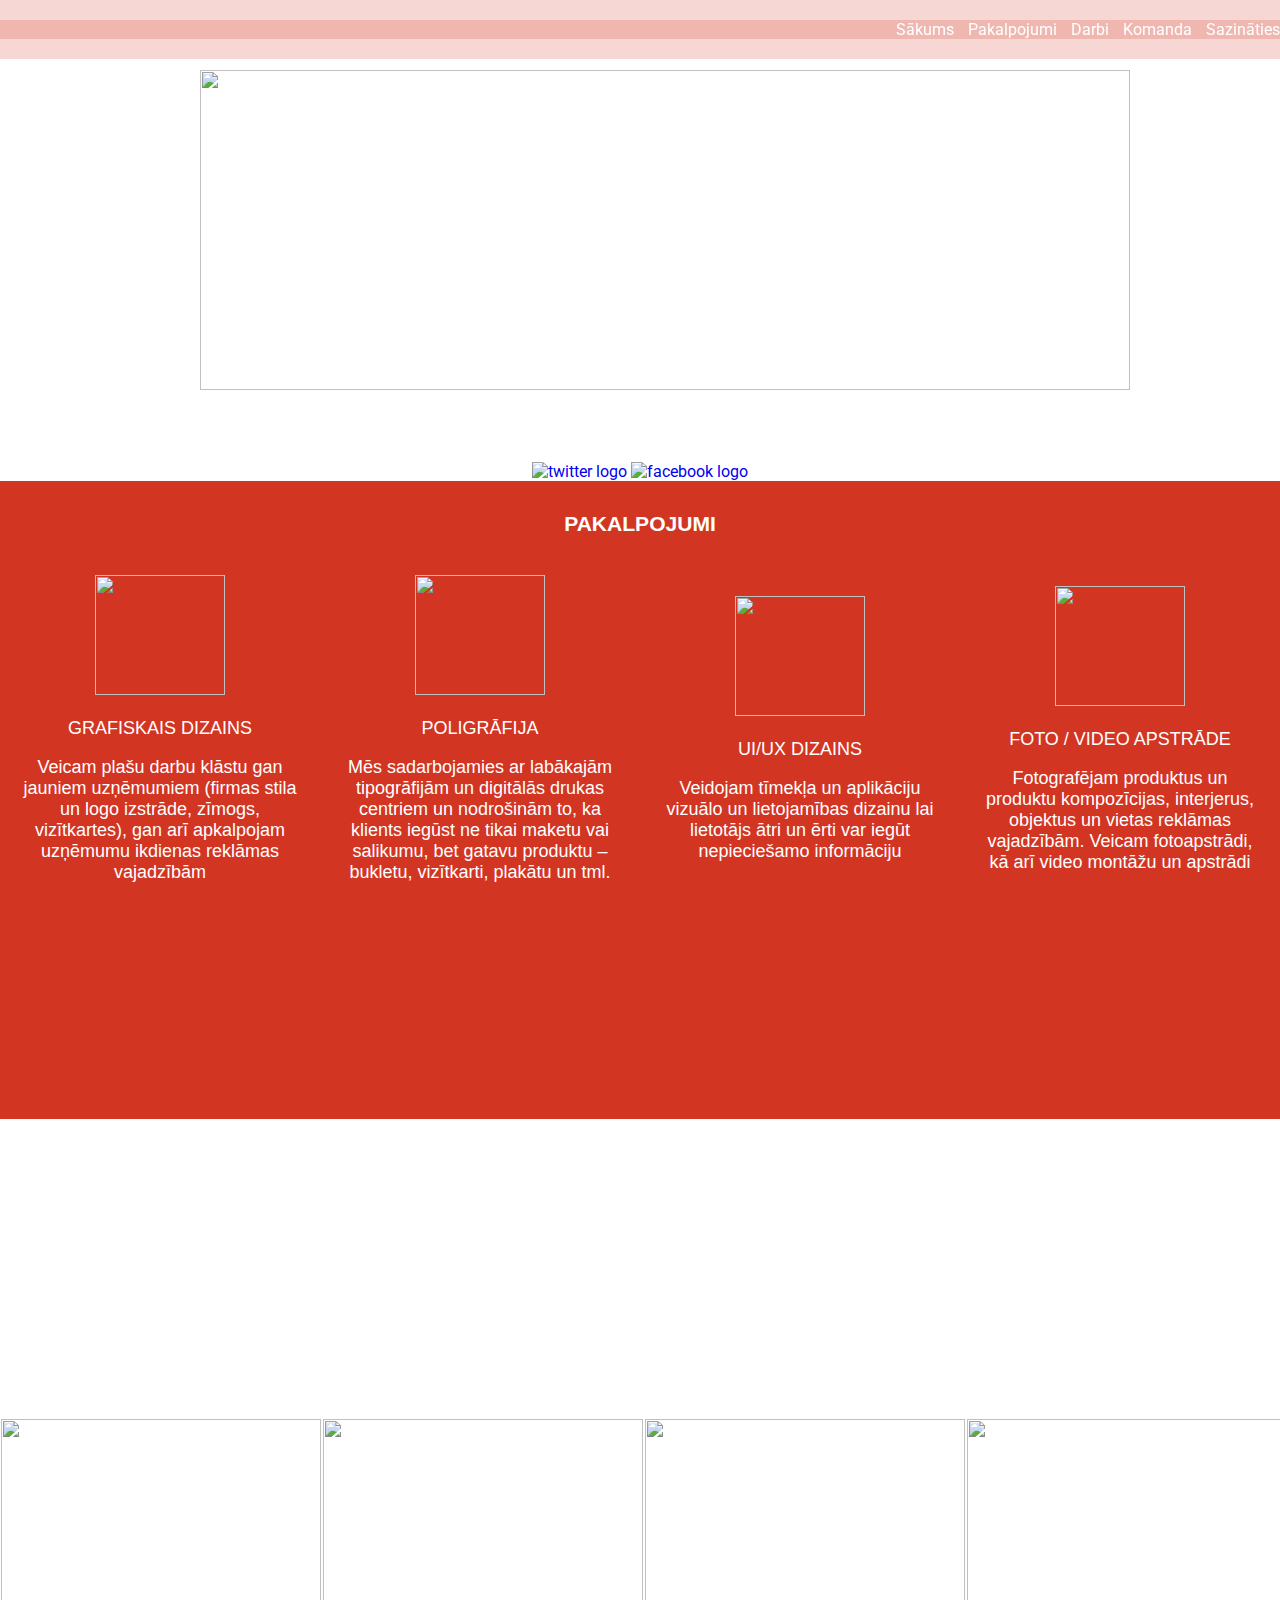
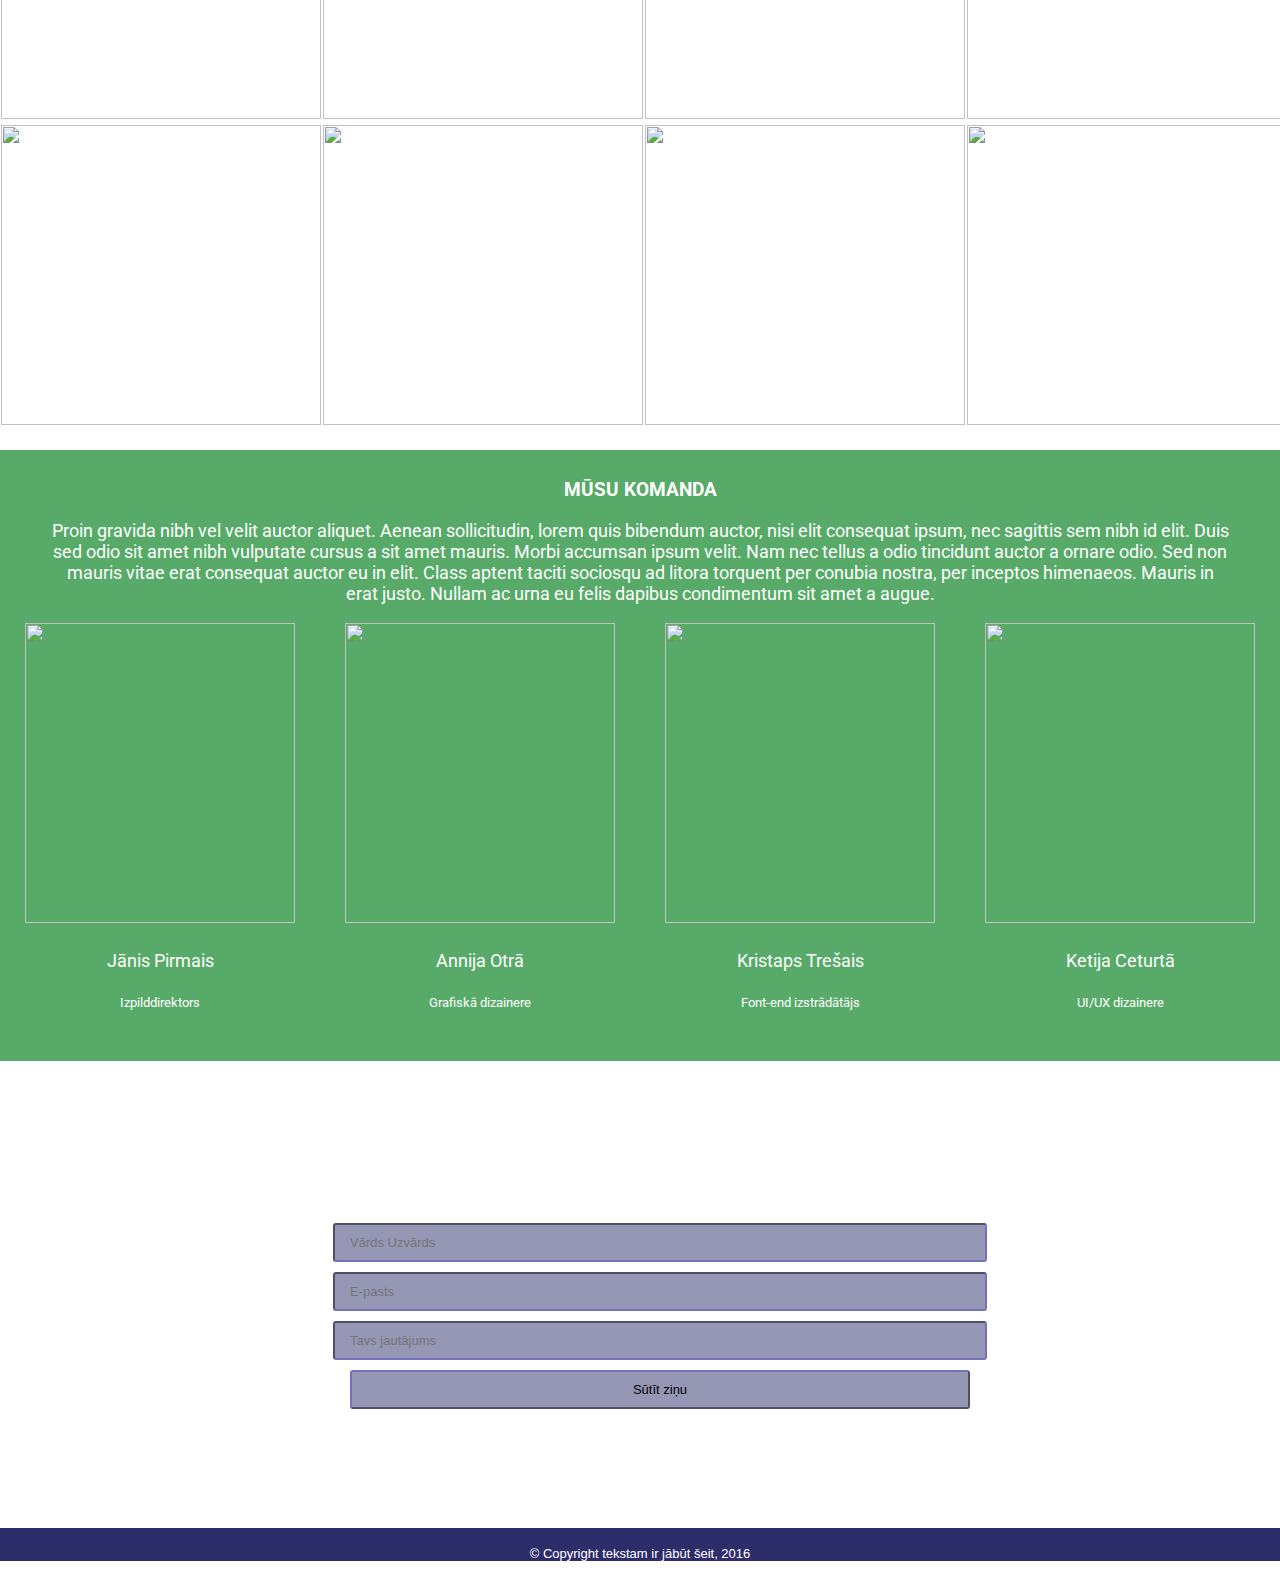
==== index.html @ 695ef399 "next" ====
<!DOCTYPE html>
<html>
    <head>
        <meta charset="utf-8">
        <title>MOOD</title>
        <link rel="stylesheet" href="normalize.css">
        <link href="https://fonts.googleapis.com/css?family=Roboto" rel="stylesheet">
        <link rel="stylesheet" href="C:\Users\GG\Desktop\font-awesome-4.6.3\css">
        <link rel="stylesheet" href="main.css">
    </head>

  <header>

    <nav>
      <a href="" > Sākums </a>
      <a href=""> Pakalpojumi </a>
      <a href=""> Darbi </a>
      <a href=""> Komanda </a>
      <a href=""> Sazināties </a>
    </nav>
  </header>

  <body>
  <div class="hero">

      <img src="images/main-logo.svg" width="930" height="320">
      <p>Mēs ticam, ka esam paveikuši savu darbu labi, ja klients iegūst efektīvu un viegli lietojamu instrumentu – vai tas būtu mājas lapas prototips, makets, logotips – kas palīdz sasniegt nepieciešamo rezultātu – pārdot preci, izglītot, izklaidēt vai informēt</p>
      <a href="http://twitter.com">
      <img src="images/twitter.png" alt="twitter logo"> </a>
      <a href="http:/facebook.com">
      <img src="images/facebook.png" alt="facebook logo"> </a>
      <span class="fa fa-facebook fa-2x"> </span>

  </div>

<div class="services">
  <h3>PAKALPOJUMI </h3>
    <table style="width:100%">
      <tr>
        <th class="allservices">
          <img src="images/brush.svg" width="130" height="120">
          <p>GRAFISKAIS DIZAINS </p>
          <p>Veicam plašu darbu klāstu gan jauniem uzņēmumiem (firmas stila un logo izstrāde, zīmogs, vizītkartes), gan arī apkalpojam uzņēmumu ikdienas reklāmas vajadzībām </p>
        </th>
        <th class="allservices">
          <img src="images/eye.svg" width="130" height="120">
          <p>POLIGRĀFIJA</p>
          <p>Mēs sadarbojamies ar labākajām tipogrāfijām un digitālās drukas centriem un nodrošinām to, ka klients iegūst ne tikai maketu vai salikumu, bet gatavu produktu – bukletu, vizītkarti, plakātu un tml.</p>
        </th>
        <th class="allservices">
          <img src="images/UiUx.svg" width="130" height="120">
          <p>UI/UX DIZAINS </p>
          <p>Veidojam tīmekļa un aplikāciju vizuālo un lietojamības dizainu lai lietotājs ātri un ērti var iegūt nepieciešamo informāciju</p>
        </th>
        <th class="allservices">
          <img src="images/camera.svg" width="130" height="120">
          <p>FOTO / VIDEO APSTRĀDE</p>
          <P> Fotografējam produktus un produktu kompozīcijas, interjerus, objektus un vietas reklāmas vajadzībām. Veicam fotoapstrādi, kā arī video montāžu un apstrādi</p>
        </th>
      </tr>
    </table>
  </div>



  <div class="our-work">
        <h3>MŪSU DARBI</h3>
        <p>Proin gravida nibh vel velit auctor aliquet. Aenean sollicitudin, lorem quis bibendum auctor, nisi elit consequat ipsum, nec sagittis sem nibh id elit. Duis sed odio sit amet nibh vulputate cursus a sit amet mauris. Morbi accumsan ipsum velit. Nam nec tellus a odio tincidunt auctor a ornare odio.</p>
        <div>
           <a href="" style="padding-right:50px"> VISS </a>
           <a href=""style="padding-right:50px"> IDENTITĀTE </a>
            <a href="" style="padding-right:50px"> WEB DIZAINS </a>
            <a href="" style="padding-right:50px"> APLIKĀCIJU DIZAINS </a>
            <a href=""> FOTOGRAFIJA </a>
        </div>
  <table style="width: 100%">
    <tr cellspacing="0" class="workpictures">
      <th> <img src="images/photo-02.jpg" width="320" height="300"></th>
      <th> <img src="images/photo-03.jpg" width="320" height="300"></th>
      <th> <img src="images/photo-04.jpg" width="320" height="300"></th>
      <th> <img src="images/photo-05.jpg" width="320" height="300"></th>
    </tr>
      <tr cellspacing="0" class="workpictures">
      <th> <img src="images/photo-06.jpg" width="320" height="300"></th>
      <th> <img src="images/photo-01.jpg" width="320" height="300"></th>
      <th> <img src="images/photo-07.jpg" width="320" height="300"></th>
      <th> <img src="images/photo-08.jpg" width="320" height="300"></th>
    </tr>
  </table>
  </div>

<div class="ourteam">
  <h3> MŪSU KOMANDA </h3>
  <p> Proin gravida nibh vel velit auctor aliquet. Aenean sollicitudin, lorem quis bibendum auctor, nisi elit consequat ipsum, nec sagittis sem nibh id elit. Duis sed odio sit amet nibh vulputate cursus a sit amet mauris. Morbi accumsan ipsum velit. Nam nec tellus a odio tincidunt auctor a ornare odio. Sed non  mauris vitae erat consequat auctor eu in elit. Class aptent taciti sociosqu ad litora torquent per conubia nostra, per inceptos himenaeos. Mauris in erat justo. Nullam ac urna eu felis dapibus condimentum sit amet a augue.</p>
    <table style="width:100%">
    <tr class="people">
      <th>
      <img src="images/01.jpg" width="270" height="300">
      <h4>Jānis Pirmais</h4>
      <h5>Izpilddirektors</h4>
      </th>

    <th class="people">
      <img src="images/02.jpg" width="270" height="300">
      <h4>Annija Otrā</h4>
      <h5>Grafiskā dizainere</h4>
    </th>
    <th class="people">
      <img src="images/03.jpg" width="270" height="300">
      <h4>Kristaps Trešais</h4>
      <h5>Font-end izstrādātājs</h4>
    </th>
    <th class="people">
      <img src="images/04.jpg" width="270" height="300">
      <h4>Ketija Ceturtā</h4>
      <h5>UI/UX dizainere</h5>
    </th>
  </tr>
</table>
</div>

<div class="contact">
<h3> SAZINĀTIES </h3>
<form>
				<ul>
					<li>
					  <input type="text" placeholder="Vārds Uzvārds">
					</li>
					<li>
					  <input type="text" placeholder="E-pasts">
					</li>
					<li>
            <input type="text" placeholder="Tavs jautājums">
          </li>
          <li>
					  <input type="submit" value="Sūtīt ziņu" class="button">
					</li>
				</ul>
</form>
<p>Rīga, Visskaistākā iela 1 // mob: (+371) 26 27 96 07 // hello@moodcreations.eu</p>
</div>
<footer>
  <p>&copy; Copyright tekstam ir jābūt šeit, 2016</p>
</footer>
    </body>
    </html>
---- main.css ----
body {
margin:0;
  font-family: "Roboto",sans-serif;
}
header {
  background-image: url("images/background_red.jpg");
  background-size: cover;
  background-color: rgba(211, 53, 35, 0.2);
  position: fixed;
  z-index: 100;
  top: 0;
  left: 0;
  right: 0;
  padding-top: 20px;
  padding-bottom: 20px;
  text-decoration: none;
  color: #fff;
}
header nav{
  background-color: rgba(211, 53, 35, 0.2);
  font-size: "14";
  font-family: "Roboto",sans-serif;
  text-align: right;
  word-spacing: 10px;
  text-decoration: none;
  color: #fff;
}
header a {
  text-decoration: none;
  color: #fff;
  font-family: 'Roboto', sans-serif;
}
.header a:hover {
    color: #770528;
}
.hero {
  background-image: url("images/background_red.jpg");
  background-size: cover;
  text-align: center;
  color: #fff;
  padding-top: 70px;
  padding-left: 200px;
  padding-right: 200px;
}
.hero a {
  padding: 0;
  border: 0;
  background-color: transparent;
  text-decoration: none;
}
.hero p {
  text-align: center;
  color: #fff;
  font-family: "Myriad Pro", sans-serif;

}
.services  {
  background-color: #d33523;
  padding-top: 10px;
  padding-bottom: 200px;
  color: #fff;
  text-align: center;
  font-family: "Myriad Pro", sans-serif;
  font-size: 18px;
  font-weight: normal;
  background-size: cover;
}

.allservices {
  background-color: #d33523;
  text-align: center;
  max-width: 290px;
  margin: 0;
  padding: 1em;
  font-weight: normal;
}

.our-work {
  background-image: url("images/background_green.jpg");
  background-size: cover;
  text-align: center;
  color: #fff;
  padding-top: 10px;
  padding-bottom: 20px;
}
.our-work h3 {
  font-size: 30px;
  font-weight: lighter;
}
.our-work p{
  padding-left: 150px;
  padding-right: 150px;
  font-weight: 70;
  font-size: 18px;
  font-family: "Roboto",sans-serif;
}
.our-work div {
  padding-bottom: 50px;
  padding-top: 50px;
}
.our-work a {
  text-decoration: none;
  font-weight: normal;
  font-size: 14px;
  color: #fff;
  font-family: "Roboto",sans-serif;
}

.our-work a:hover{
 border:1px solid #fff;
}
.our-work h3 {
  font-size: 28px;
}
table .our-work {
  border-spacing:0;
  border-collapse: collapse;
}
.ourteam {
  background-color: #57aa68;
  text-align: center;
  background-size:auto;
  color: #fff;
  padding-top: 10px;
  font-family: "Roboto",sans-serif;
  padding-bottom: 28px;
}
.ourteam h4 {
  font-size: 18px;
}
.ourteam p {
  padding-left: 50px;
  padding-right: 50px;
  font-size: 18px;
}
.people {
}
.people h4 {
  font-family: "Roboto",sans-serif;
  font-size: 18px;
  font-weight: normal;
}
.people h5 {
  font-family: "Roboto",sans-serif;
  font-size: 13px;
  font-weight: normal;
}

.contact {
background-image: url("images/background_blue.jpg");
background-size: cover;
text-align: center;
color: #fff;
font-size: 28px;
font-weight: normal;
font-family: "Roboto",sans-serif;
padding-bottom: 5px;
padding-top: 10px;
}
ul {
    list-style-type: none;
}

form {

	padding: 20px 0;
	position: relative;
}
input{
		display: block;
		appearance: none;
		outline: 0;
border-color: rgba(46, 45, 107, 0.5);
		background-color: rgba(46, 45, 107, 0.5);
		width: 620px;


		border-radius: 3px;
		padding: 10px 15px;
		margin: 0 auto 10px auto;
		display: block;
		font-size: 13px;
    font-weight: normal;
	}

    button{
		appearance: none;
		outline: 0;
		background-color: rgba(46, 45, 107, 0.5);
		border: 0;
		padding: 10px 15px;
		color: #fff;
		border-radius: 3px;
		width: 620px;
		cursor: pointer;
  }
.contact p {
  text-align: center;
  font-size: 21px;
  font-weight: lighter;
  font-family: "Roboto",sans-serif;
}

footer {
  padding-top: 5px;
  background-color: #2e2d6b;
  text-align: center;
  font-size: 13px;
  font-family: "Muriad Pro",sans-serif;
  font-weight: normal;
  color: #fff;

}
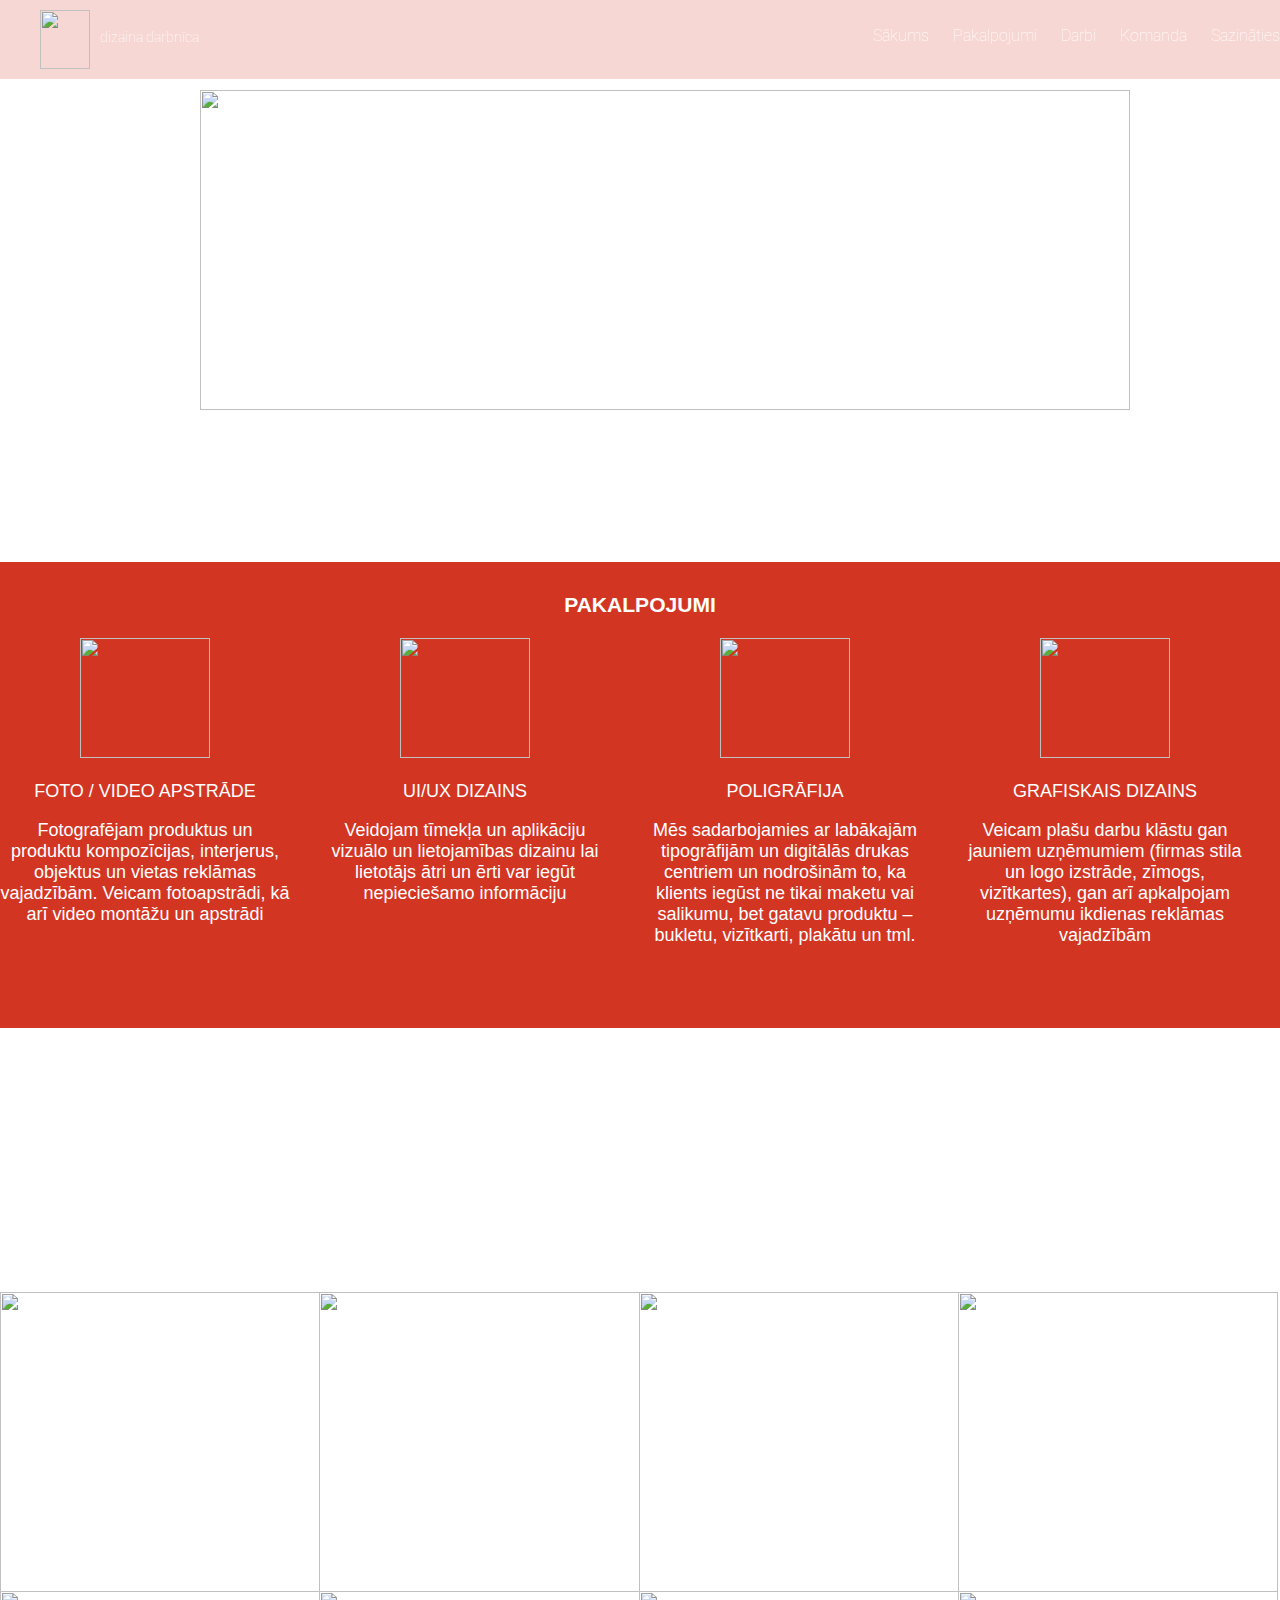
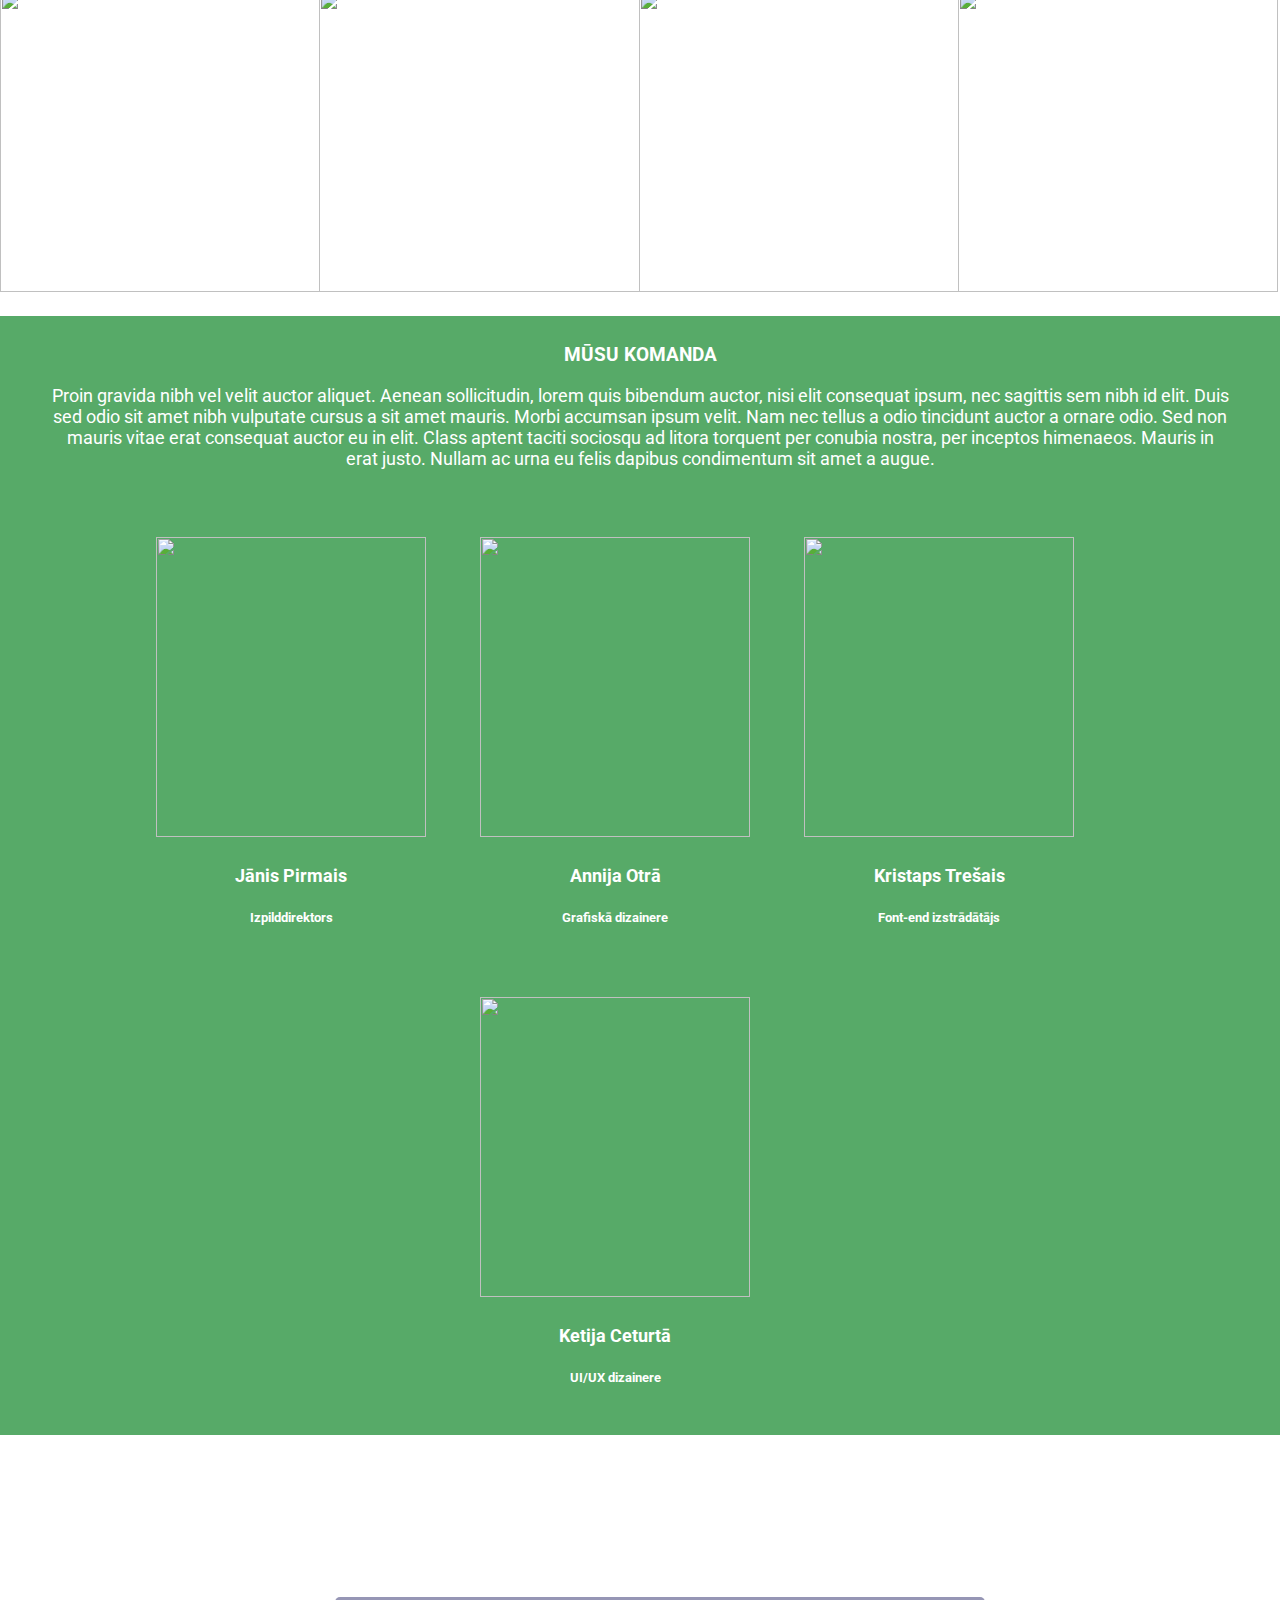
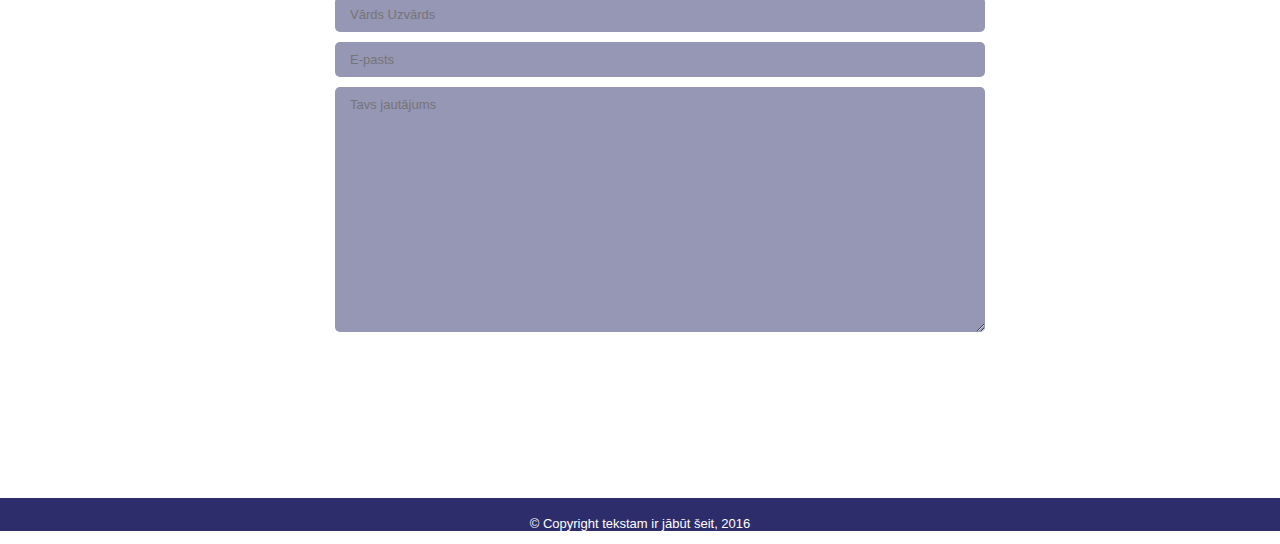
==== commit c1e50436: "content" ====
--- a/index.html
+++ b/index.html
@@ -5,121 +5,200 @@
         <title>MOOD</title>
         <link rel="stylesheet" href="normalize.css">
         <link href="https://fonts.googleapis.com/css?family=Roboto" rel="stylesheet">
-        <link rel="stylesheet" href="C:\Users\GG\Desktop\font-awesome-4.6.3\css">
+        <link rel="stylesheet" href="font-awesome-4.6.3/css/font-awesome.min.css">
         <link rel="stylesheet" href="main.css">
     </head>
 
-  <header>
-
-    <nav>
-      <a href="" > Sākums </a>
-      <a href=""> Pakalpojumi </a>
-      <a href=""> Darbi </a>
-      <a href=""> Komanda </a>
-      <a href=""> Sazināties </a>
-    </nav>
-  </header>
-
   <body>
+
+  <header id="main-header">
+      <img class="logo" src="images/minilogo.svg" width="50" height="59">
+      <h1 class="name"> dizaina darbnīca </h1>
+    <ul class="main-nav">
+      <li>  <a href="#main-header"> Sākums </a> </li>
+      <li>  <a href="#services"> Pakalpojumi </a> </li>
+      <li>  <a href="#our-work"> Darbi </a> </li>
+      <li>  <a href="#ourteam"> Komanda </a> </li>
+      <li>  <a href="#contact"> Sazināties </a> </li>
+    </ul>
+    </header>
+
+
+<div class="container">
+
   <div class="hero">
-
       <img src="images/main-logo.svg" width="930" height="320">
       <p>Mēs ticam, ka esam paveikuši savu darbu labi, ja klients iegūst efektīvu un viegli lietojamu instrumentu – vai tas būtu mājas lapas prototips, makets, logotips – kas palīdz sasniegt nepieciešamo rezultātu – pārdot preci, izglītot, izklaidēt vai informēt</p>
-      <a href="http://twitter.com">
-      <img src="images/twitter.png" alt="twitter logo"> </a>
-      <a href="http:/facebook.com">
-      <img src="images/facebook.png" alt="facebook logo"> </a>
-      <span class="fa fa-facebook fa-2x"> </span>
-
-  </div>
-
-<div class="services">
+
+          <a href="http://twitter.com/">
+          <i class="fa fa-twitter fa-2x" style="color: #f9dbd6";></i> </a>
+          <a href="http://facebook.com/">
+          <i class="fa fa-facebook fa-2x" style="color: #ee9e92";></i> </a>
+          <a href="https://dribbble.com/">
+          <i class="fa fa-dribbble fa-2x" style="color: #ee9e92";></i> </a>
+          <a href="https://www.behance.net/">
+          <i class="fa fa-behance fa-2x" style="color: #ee9e92";></i> </a>
+</div>
+
+<div id="services">
   <h3>PAKALPOJUMI </h3>
-    <table style="width:100%">
-      <tr>
-        <th class="allservices">
+      <div class="allservices clearfix">
+          <div class="graphic-design">
           <img src="images/brush.svg" width="130" height="120">
           <p>GRAFISKAIS DIZAINS </p>
           <p>Veicam plašu darbu klāstu gan jauniem uzņēmumiem (firmas stila un logo izstrāde, zīmogs, vizītkartes), gan arī apkalpojam uzņēmumu ikdienas reklāmas vajadzībām </p>
-        </th>
-        <th class="allservices">
+        </div>
+        <div class="poligraphy">
           <img src="images/eye.svg" width="130" height="120">
           <p>POLIGRĀFIJA</p>
           <p>Mēs sadarbojamies ar labākajām tipogrāfijām un digitālās drukas centriem un nodrošinām to, ka klients iegūst ne tikai maketu vai salikumu, bet gatavu produktu – bukletu, vizītkarti, plakātu un tml.</p>
-        </th>
-        <th class="allservices">
+        </div>
+        <div class="uiux-design">
           <img src="images/UiUx.svg" width="130" height="120">
           <p>UI/UX DIZAINS </p>
           <p>Veidojam tīmekļa un aplikāciju vizuālo un lietojamības dizainu lai lietotājs ātri un ērti var iegūt nepieciešamo informāciju</p>
-        </th>
-        <th class="allservices">
+        </div>
+        <div class="video-editing">
           <img src="images/camera.svg" width="130" height="120">
           <p>FOTO / VIDEO APSTRĀDE</p>
           <P> Fotografējam produktus un produktu kompozīcijas, interjerus, objektus un vietas reklāmas vajadzībām. Veicam fotoapstrādi, kā arī video montāžu un apstrādi</p>
-        </th>
-      </tr>
-    </table>
+        </div>
+    </div>
   </div>
 
 
 
-  <div class="our-work">
-        <h3>MŪSU DARBI</h3>
-        <p>Proin gravida nibh vel velit auctor aliquet. Aenean sollicitudin, lorem quis bibendum auctor, nisi elit consequat ipsum, nec sagittis sem nibh id elit. Duis sed odio sit amet nibh vulputate cursus a sit amet mauris. Morbi accumsan ipsum velit. Nam nec tellus a odio tincidunt auctor a ornare odio.</p>
-        <div>
-           <a href="" style="padding-right:50px"> VISS </a>
-           <a href=""style="padding-right:50px"> IDENTITĀTE </a>
-            <a href="" style="padding-right:50px"> WEB DIZAINS </a>
-            <a href="" style="padding-right:50px"> APLIKĀCIJU DIZAINS </a>
+  <div id="our-work">
+        <div class="our-work-text">
+          <h3>MŪSU DARBI</h3>
+          <p>Proin gravida nibh vel velit auctor aliquet. Aenean sollicitudin, lorem quis bibendum auctor, nisi elit consequat ipsum, nec sagittis sem nibh id elit. Duis sed odio sit amet nibh vulputate cursus a sit amet mauris. Morbi accumsan ipsum velit. Nam nec tellus a odio tincidunt auctor a ornare odio.</p>
+        </div>
+
+        <div class="our-work-navigation">
+           <a href=""> VISS </a>
+           <a href=""> IDENTITĀTE </a>
+            <a href=""> WEB DIZAINS </a>
+            <a href="" > APLIKĀCIJU DIZAINS </a>
             <a href=""> FOTOGRAFIJA </a>
         </div>
-  <table style="width: 100%">
-    <tr cellspacing="0" class="workpictures">
-      <th> <img src="images/photo-02.jpg" width="320" height="300"></th>
-      <th> <img src="images/photo-03.jpg" width="320" height="300"></th>
-      <th> <img src="images/photo-04.jpg" width="320" height="300"></th>
-      <th> <img src="images/photo-05.jpg" width="320" height="300"></th>
-    </tr>
-      <tr cellspacing="0" class="workpictures">
-      <th> <img src="images/photo-06.jpg" width="320" height="300"></th>
-      <th> <img src="images/photo-01.jpg" width="320" height="300"></th>
-      <th> <img src="images/photo-07.jpg" width="320" height="300"></th>
-      <th> <img src="images/photo-08.jpg" width="320" height="300"></th>
-    </tr>
-  </table>
-  </div>
-
-<div class="ourteam">
+    <div class="our-work-gallery">
+
+    <div class="picture">
+      <div class="picture-hover">
+        <div class="picture-text">
+          <h4>Proin gravida nibh vel velit</h4>
+          <h5>Fotogrāfija</h5>
+        </div>
+      </div>
+      <img src="images/photo-03.jpg" width="320" height="300">
+    </div>
+
+    <div class="picture">
+      <div class="picture-hover">
+        <div class="picture-text">
+          <h4>Proin gravida nibh vel velit</h4>
+          <h5>Fotogrāfija</h5>
+        </div>
+      </div>
+      <img src="images/photo-02.jpg" width="320" height="300">
+    </div>
+
+    <div class="picture">
+      <div class="picture-hover">
+        <div class="picture-text">
+          <h4>Proin gravida nibh vel velit</h4>
+          <h5>Fotogrāfija</h5>
+        </div>
+      </div>
+      <img src="images/photo-04.jpg" width="320" height="300">
+    </div>
+
+    <div class="picture">
+      <div class="picture-hover">
+        <div class="picture-text">
+          <h4>Proin gravida nibh vel velit</h4>
+          <h5>Fotogrāfija</h5>
+        </div>
+      </div>
+      <img src="images/photo-05.jpg" width="320" height="300">
+    </div>
+
+    <div class="picture">
+      <div class="picture-hover">
+        <div class="picture-text">
+          <h4>Proin gravida nibh vel velit</h4>
+          <h5>Fotogrāfija</h5>
+        </div>
+      </div>
+      <img src="images/photo-06.jpg" width="320" height="300">
+    </div>
+
+    <div class="picture">
+      <div class="picture-hover">
+        <div class="picture-text">
+          <h4>Proin gravida nibh vel velit</h4>
+          <h5>Fotogrāfija</h5>
+        </div>
+      </div>
+      <img src="images/photo-01.jpg" width="320" height="300">
+    </div>
+
+    <div class="picture">
+      <div class="picture-hover">
+        <div class="picture-text">
+          <h4>Proin gravida nibh vel velit</h4>
+          <h5>Fotogrāfija</h5>
+        </div>
+      </div>
+      <img src="images/photo-07.jpg" width="320" height="300">
+    </div>
+
+    <div class="picture">
+      <div class="picture-hover">
+        <div class="picture-text">
+          <h4>Proin gravida nibh vel velit</h4>
+          <h5>Fotogrāfija</h5>
+        </div>
+      </div>
+      <img src="images/photo-08.jpg" width="320" height="300">
+    </div>
+   </div>
+</div>
+
+<div id="ourteam">
+  <div class="ourteam-text">
   <h3> MŪSU KOMANDA </h3>
   <p> Proin gravida nibh vel velit auctor aliquet. Aenean sollicitudin, lorem quis bibendum auctor, nisi elit consequat ipsum, nec sagittis sem nibh id elit. Duis sed odio sit amet nibh vulputate cursus a sit amet mauris. Morbi accumsan ipsum velit. Nam nec tellus a odio tincidunt auctor a ornare odio. Sed non  mauris vitae erat consequat auctor eu in elit. Class aptent taciti sociosqu ad litora torquent per conubia nostra, per inceptos himenaeos. Mauris in erat justo. Nullam ac urna eu felis dapibus condimentum sit amet a augue.</p>
-    <table style="width:100%">
-    <tr class="people">
+
+    <div class="ourteam-people">
       <th>
       <img src="images/01.jpg" width="270" height="300">
       <h4>Jānis Pirmais</h4>
       <h5>Izpilddirektors</h4>
-      </th>
-
-    <th class="people">
+    </div>
+
+    <div class="ourteam-people">
       <img src="images/02.jpg" width="270" height="300">
       <h4>Annija Otrā</h4>
       <h5>Grafiskā dizainere</h4>
-    </th>
-    <th class="people">
+    </div>
+
+    <div class="ourteam-people">
       <img src="images/03.jpg" width="270" height="300">
       <h4>Kristaps Trešais</h4>
       <h5>Font-end izstrādātājs</h4>
-    </th>
-    <th class="people">
+    </div>
+
+    <div class="ourteam-people">
       <img src="images/04.jpg" width="270" height="300">
       <h4>Ketija Ceturtā</h4>
       <h5>UI/UX dizainere</h5>
-    </th>
-  </tr>
-</table>
-</div>
-
-<div class="contact">
+    </div>
+
+  </div>
+</div>
+
+<div id="contact">
 <h3> SAZINĀTIES </h3>
 <form>
 				<ul>
@@ -130,7 +209,7 @@
 					  <input type="text" placeholder="E-pasts">
 					</li>
 					<li>
-            <input type="text" placeholder="Tavs jautājums">
+            <textarea placeholder="Tavs jautājums" rows="15"></textarea>
           </li>
           <li>
 					  <input type="submit" value="Sūtīt ziņu" class="button">
@@ -139,6 +218,9 @@
 </form>
 <p>Rīga, Visskaistākā iela 1 // mob: (+371) 26 27 96 07 // hello@moodcreations.eu</p>
 </div>
+
+  </div>
+
 <footer>
   <p>&copy; Copyright tekstam ir jābūt šeit, 2016</p>
 </footer>
--- a/main.css
+++ b/main.css
@@ -1,9 +1,29 @@
+/* =================================
+  Base Styles
+==================================== */
+
+* {
+	box-sizing: content-box;
+}
 body {
 margin:0;
   font-family: "Roboto",sans-serif;
-}
-header {
-  background-image: url("images/background_red.jpg");
+  color: #fff;
+}
+
+a {
+  text-decoration: none;
+}
+ul {
+  list-style-type: none;
+}
+
+/* ==================================== */
+
+.logo {
+	padding-left: 40px;
+}
+#main-header {
   background-size: cover;
   background-color: rgba(211, 53, 35, 0.2);
   position: fixed;
@@ -11,94 +31,146 @@
   top: 0;
   left: 0;
   right: 0;
-  padding-top: 20px;
-  padding-bottom: 20px;
-  text-decoration: none;
-  color: #fff;
-}
+  text-decoration: none;
+  color: #fff;
+}
+.main-nav {
+	word-spacing: 20px;
+	float: right;
+	font-weight: lighter;
+	padding-top: 10px;
+}
+#main-header h1{
+	font-size: 14px;
+	font-weight: lighter;
+	padding-top: 20px;
+	padding-left: 10px;
+}
+ #main-header img {
+	 float: left;
+	 padding-top: 10px;
+	 padding-bottom:10px;
+ }
+
 header nav{
   background-color: rgba(211, 53, 35, 0.2);
   font-size: "14";
-  font-family: "Roboto",sans-serif;
-  text-align: right;
-  word-spacing: 10px;
   text-decoration: none;
   color: #fff;
 }
 header a {
-  text-decoration: none;
-  color: #fff;
-  font-family: 'Roboto', sans-serif;
-}
-.header a:hover {
-    color: #770528;
-}
+  color: #fff;
+}
+
+#main-header a:hover {
+
+}
+
+.name,
+.logo,
+.main-nav {
+	display: inline-block;;
+}
+
 .hero {
   background-image: url("images/background_red.jpg");
   background-size: cover;
   text-align: center;
   color: #fff;
-  padding-top: 70px;
-  padding-left: 200px;
-  padding-right: 200px;
+	padding: 90px 200px 30px 200px;
+
 }
 .hero a {
-  padding: 0;
-  border: 0;
-  background-color: transparent;
-  text-decoration: none;
+  text-decoration: none;
+	padding-right: 30px;
+	padding-bottom: 30px;
 }
 .hero p {
   text-align: center;
   color: #fff;
-  font-family: "Myriad Pro", sans-serif;
-
-}
-.services  {
+  font-family: "Roboto", sans-serif;
+	font-size: 18px;
+	font-weight: lighter;
+}
+
+#services  {
   background-color: #d33523;
   padding-top: 10px;
-  padding-bottom: 200px;
+  padding-bottom: 50px;
   color: #fff;
   text-align: center;
   font-family: "Myriad Pro", sans-serif;
   font-size: 18px;
   font-weight: normal;
-  background-size: cover;
+	position: relative;
+
 }
 
 .allservices {
   background-color: #d33523;
   text-align: center;
-  max-width: 290px;
-  margin: 0;
-  padding: 1em;
-  font-weight: normal;
-}
-
-.our-work {
+  font-weight: normal;
+
+}
+.clearfix:after {
+    content: ".";
+    display: block;
+    height: 0;
+    clear: both;
+    visibility: hidden;
+}
+
+.clearfix {display: inline-block;}
+
+/* Hides from IE-mac \*/
+* html .clearfix {height: 1%;}
+.clearfix {display: block;}
+/* End hide from IE-mac */
+
+				.graphic-design,
+				.poligraphy,
+				.uiux-design,
+				.video-editing {
+					display: inline-block;
+					width: 230px;
+					height: 340px;
+					padding-right: 30px;
+					float: right;
+					font-weight: lighter;
+					position: relative;
+				}
+
+#our-work {
   background-image: url("images/background_green.jpg");
   background-size: cover;
   text-align: center;
   color: #fff;
-  padding-top: 10px;
-  padding-bottom: 20px;
-}
-.our-work h3 {
-  font-size: 30px;
-  font-weight: lighter;
-}
-.our-work p{
+}
+
+
+	}
+		#our-work-text h3{
+			font-size: 30px;
+		  font-weight: lighter;
+		}
+		.our-work-navigation a {
+			padding: 0 25px;
+			text-align: center;
+		}
+.our-work-text p{
   padding-left: 150px;
   padding-right: 150px;
-  font-weight: 70;
-  font-size: 18px;
-  font-family: "Roboto",sans-serif;
-}
-.our-work div {
-  padding-bottom: 50px;
-  padding-top: 50px;
-}
-.our-work a {
+	padding-bottom: 10px;
+  font-weight: lighter;
+  font-size: 18px;
+  font-family: "Roboto",sans-serif;
+}
+
+#our-work div {
+  padding-bottom: 10px;
+  padding-top: 20px;
+}
+#our-work a {
   text-decoration: none;
   font-weight: normal;
   font-size: 14px;
@@ -106,17 +178,59 @@
   font-family: "Roboto",sans-serif;
 }
 
-.our-work a:hover{
- border:1px solid #fff;
-}
-.our-work h3 {
+#our-work a:hover{
+ border:2px solid #fff;
+ -webkit-border-radius: 5px;
+ -moz-border-radius: 5px;
+ border-radius: 5px;
+}
+#our-work h3 {
   font-size: 28px;
 }
-table .our-work {
-  border-spacing:0;
-  border-collapse: collapse;
-}
-.ourteam {
+
+	.our-work-gallery
+	{
+		margin: 0px;
+		padding: 0px;
+		margin-right: -1px;
+		overflow: hidden;
+	}
+
+	.picture
+	{
+		float: left;
+		width: 25%;
+		margin-right: -1px;
+		margin-top: -35px;
+		position: relative;
+	}
+
+
+
+	.picture-hover {
+		position: absolute;
+		background-color: rgba(87,170,104,.7);
+		width: 100%;
+		height: 300px;
+		visibility: hidden;
+	}
+
+
+.picture:hover .picture-hover {
+	visibility: visible;
+}
+
+	.picture img {
+		width: 100%;
+		height: 100%;
+	}
+
+.our-work-gallery img:hover {
+
+}
+
+
+#ourteam {
   background-color: #57aa68;
   text-align: center;
   background-size:auto;
@@ -125,15 +239,19 @@
   font-family: "Roboto",sans-serif;
   padding-bottom: 28px;
 }
-.ourteam h4 {
-  font-size: 18px;
-}
-.ourteam p {
+#ourteam h4 {
+  font-size: 18px;
+}
+#ourteam p {
   padding-left: 50px;
   padding-right: 50px;
   font-size: 18px;
 }
-.people {
+.ourteam-people
+ {
+	display: inline-block;
+	padding-right: 50px;
+	padding-top: 50px;
 }
 .people h4 {
   font-family: "Roboto",sans-serif;
@@ -146,7 +264,8 @@
   font-weight: normal;
 }
 
-.contact {
+
+#contact {
 background-image: url("images/background_blue.jpg");
 background-size: cover;
 text-align: center;
@@ -162,44 +281,48 @@
 }
 
 form {
-
 	padding: 20px 0;
 	position: relative;
 }
-input{
+	input,
+	textarea
+ {
 		display: block;
 		appearance: none;
 		outline: 0;
-border-color: rgba(46, 45, 107, 0.5);
+		border: none;
 		background-color: rgba(46, 45, 107, 0.5);
 		width: 620px;
-
-
-		border-radius: 3px;
 		padding: 10px 15px;
 		margin: 0 auto 10px auto;
 		display: block;
 		font-size: 13px;
     font-weight: normal;
-	}
-
-    button{
-		appearance: none;
-		outline: 0;
+		box-sizing: content-box;
+		color: #fff;
+		-webkit-border-radius: 5px;
+    -moz-border-radius: 5px;
+    border-radius: 5px;
+	}
+
+	#contact .button {
+		background: none;
+		border:1px solid #fff;
+	}
+
+	button:hover {
 		background-color: rgba(46, 45, 107, 0.5);
-		border: 0;
-		padding: 10px 15px;
-		color: #fff;
-		border-radius: 3px;
-		width: 620px;
-		cursor: pointer;
-  }
-.contact p {
+	}
+
+
+#contact p {
   text-align: center;
   font-size: 21px;
   font-weight: lighter;
   font-family: "Roboto",sans-serif;
 }
+
+
 
 footer {
   padding-top: 5px;
@@ -209,5 +332,24 @@
   font-family: "Muriad Pro",sans-serif;
   font-weight: normal;
   color: #fff;
-
-}
+}
+/* =================================
+  Media Queries
+==================================== */
+
+@media (min-width: 769px) {
+	.name,
+	.logo,
+	.main-nav,
+	.main-nav li {
+		display: inline-block;
+	}
+
+	.graphic-design,
+	.poligraphy,
+	.uiux-design,
+	.video-editing {
+		display: inline-block;
+		width: 290px;
+	}
+}
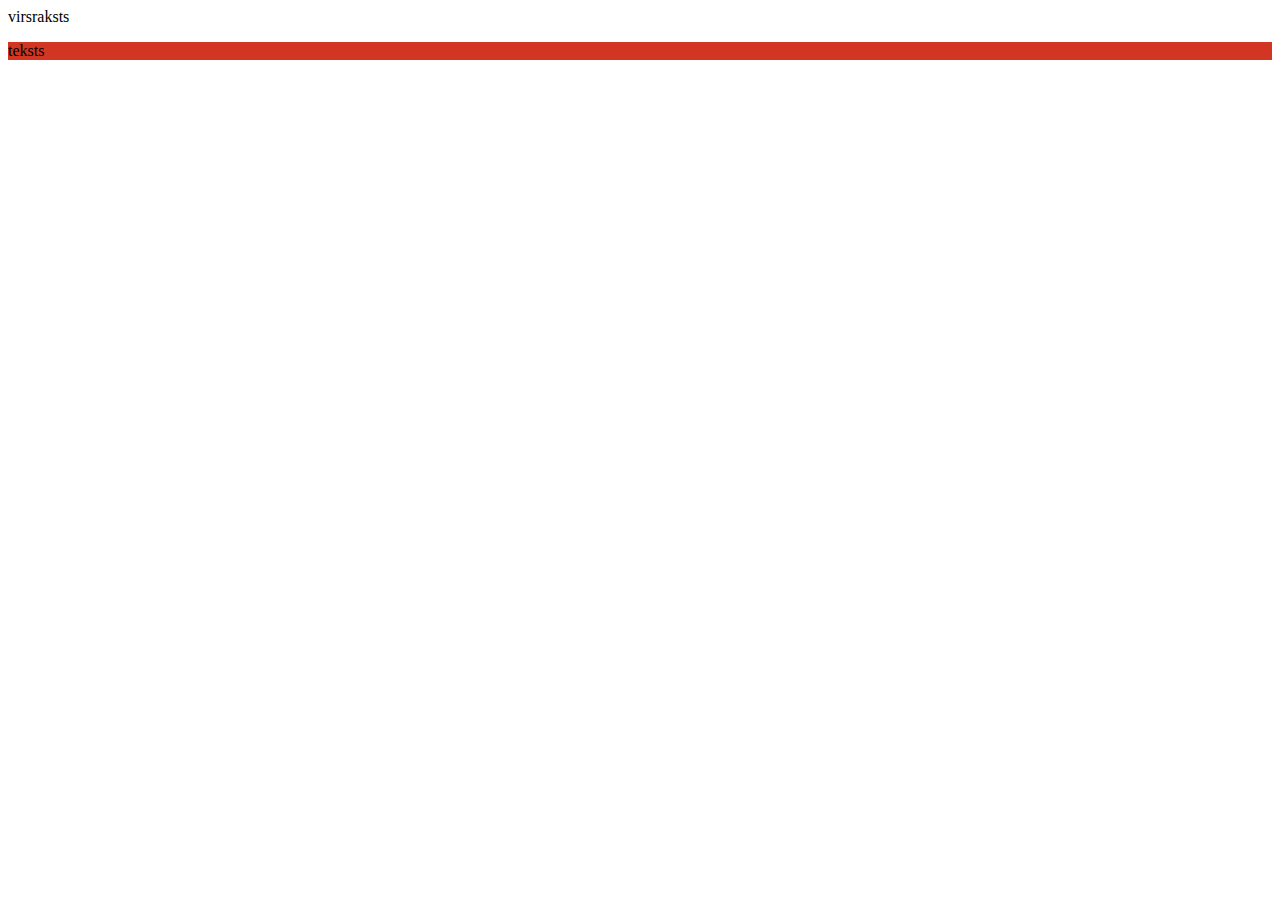
==== commit ee9c9200: "almost done" ====
--- a/index.html
+++ b/index.html
@@ -1,228 +1,18 @@
-<!DOCTYPE html>
-<html>
-    <head>
-        <meta charset="utf-8">
-        <title>MOOD</title>
-        <link rel="stylesheet" href="normalize.css">
-        <link href="https://fonts.googleapis.com/css?family=Roboto" rel="stylesheet">
-        <link rel="stylesheet" href="font-awesome-4.6.3/css/font-awesome.min.css">
-        <link rel="stylesheet" href="main.css">
-    </head>
-
-  <body>
-
-  <header id="main-header">
-      <img class="logo" src="images/minilogo.svg" width="50" height="59">
-      <h1 class="name"> dizaina darbnīca </h1>
-    <ul class="main-nav">
-      <li>  <a href="#main-header"> Sākums </a> </li>
-      <li>  <a href="#services"> Pakalpojumi </a> </li>
-      <li>  <a href="#our-work"> Darbi </a> </li>
-      <li>  <a href="#ourteam"> Komanda </a> </li>
-      <li>  <a href="#contact"> Sazināties </a> </li>
-    </ul>
-    </header>
-
-
-<div class="container">
-
-  <div class="hero">
-      <img src="images/main-logo.svg" width="930" height="320">
-      <p>Mēs ticam, ka esam paveikuši savu darbu labi, ja klients iegūst efektīvu un viegli lietojamu instrumentu – vai tas būtu mājas lapas prototips, makets, logotips – kas palīdz sasniegt nepieciešamo rezultātu – pārdot preci, izglītot, izklaidēt vai informēt</p>
-
-          <a href="http://twitter.com/">
-          <i class="fa fa-twitter fa-2x" style="color: #f9dbd6";></i> </a>
-          <a href="http://facebook.com/">
-          <i class="fa fa-facebook fa-2x" style="color: #ee9e92";></i> </a>
-          <a href="https://dribbble.com/">
-          <i class="fa fa-dribbble fa-2x" style="color: #ee9e92";></i> </a>
-          <a href="https://www.behance.net/">
-          <i class="fa fa-behance fa-2x" style="color: #ee9e92";></i> </a>
-</div>
-
-<div id="services">
-  <h3>PAKALPOJUMI </h3>
-      <div class="allservices clearfix">
-          <div class="graphic-design">
-          <img src="images/brush.svg" width="130" height="120">
-          <p>GRAFISKAIS DIZAINS </p>
-          <p>Veicam plašu darbu klāstu gan jauniem uzņēmumiem (firmas stila un logo izstrāde, zīmogs, vizītkartes), gan arī apkalpojam uzņēmumu ikdienas reklāmas vajadzībām </p>
-        </div>
-        <div class="poligraphy">
-          <img src="images/eye.svg" width="130" height="120">
-          <p>POLIGRĀFIJA</p>
-          <p>Mēs sadarbojamies ar labākajām tipogrāfijām un digitālās drukas centriem un nodrošinām to, ka klients iegūst ne tikai maketu vai salikumu, bet gatavu produktu – bukletu, vizītkarti, plakātu un tml.</p>
-        </div>
-        <div class="uiux-design">
-          <img src="images/UiUx.svg" width="130" height="120">
-          <p>UI/UX DIZAINS </p>
-          <p>Veidojam tīmekļa un aplikāciju vizuālo un lietojamības dizainu lai lietotājs ātri un ērti var iegūt nepieciešamo informāciju</p>
-        </div>
-        <div class="video-editing">
-          <img src="images/camera.svg" width="130" height="120">
-          <p>FOTO / VIDEO APSTRĀDE</p>
-          <P> Fotografējam produktus un produktu kompozīcijas, interjerus, objektus un vietas reklāmas vajadzībām. Veicam fotoapstrādi, kā arī video montāžu un apstrādi</p>
-        </div>
-    </div>
-  </div>
-
-
-
-  <div id="our-work">
-        <div class="our-work-text">
-          <h3>MŪSU DARBI</h3>
-          <p>Proin gravida nibh vel velit auctor aliquet. Aenean sollicitudin, lorem quis bibendum auctor, nisi elit consequat ipsum, nec sagittis sem nibh id elit. Duis sed odio sit amet nibh vulputate cursus a sit amet mauris. Morbi accumsan ipsum velit. Nam nec tellus a odio tincidunt auctor a ornare odio.</p>
-        </div>
-
-        <div class="our-work-navigation">
-           <a href=""> VISS </a>
-           <a href=""> IDENTITĀTE </a>
-            <a href=""> WEB DIZAINS </a>
-            <a href="" > APLIKĀCIJU DIZAINS </a>
-            <a href=""> FOTOGRAFIJA </a>
-        </div>
-    <div class="our-work-gallery">
-
-    <div class="picture">
-      <div class="picture-hover">
-        <div class="picture-text">
-          <h4>Proin gravida nibh vel velit</h4>
-          <h5>Fotogrāfija</h5>
-        </div>
-      </div>
-      <img src="images/photo-03.jpg" width="320" height="300">
-    </div>
-
-    <div class="picture">
-      <div class="picture-hover">
-        <div class="picture-text">
-          <h4>Proin gravida nibh vel velit</h4>
-          <h5>Fotogrāfija</h5>
-        </div>
-      </div>
-      <img src="images/photo-02.jpg" width="320" height="300">
-    </div>
-
-    <div class="picture">
-      <div class="picture-hover">
-        <div class="picture-text">
-          <h4>Proin gravida nibh vel velit</h4>
-          <h5>Fotogrāfija</h5>
-        </div>
-      </div>
-      <img src="images/photo-04.jpg" width="320" height="300">
-    </div>
-
-    <div class="picture">
-      <div class="picture-hover">
-        <div class="picture-text">
-          <h4>Proin gravida nibh vel velit</h4>
-          <h5>Fotogrāfija</h5>
-        </div>
-      </div>
-      <img src="images/photo-05.jpg" width="320" height="300">
-    </div>
-
-    <div class="picture">
-      <div class="picture-hover">
-        <div class="picture-text">
-          <h4>Proin gravida nibh vel velit</h4>
-          <h5>Fotogrāfija</h5>
-        </div>
-      </div>
-      <img src="images/photo-06.jpg" width="320" height="300">
-    </div>
-
-    <div class="picture">
-      <div class="picture-hover">
-        <div class="picture-text">
-          <h4>Proin gravida nibh vel velit</h4>
-          <h5>Fotogrāfija</h5>
-        </div>
-      </div>
-      <img src="images/photo-01.jpg" width="320" height="300">
-    </div>
-
-    <div class="picture">
-      <div class="picture-hover">
-        <div class="picture-text">
-          <h4>Proin gravida nibh vel velit</h4>
-          <h5>Fotogrāfija</h5>
-        </div>
-      </div>
-      <img src="images/photo-07.jpg" width="320" height="300">
-    </div>
-
-    <div class="picture">
-      <div class="picture-hover">
-        <div class="picture-text">
-          <h4>Proin gravida nibh vel velit</h4>
-          <h5>Fotogrāfija</h5>
-        </div>
-      </div>
-      <img src="images/photo-08.jpg" width="320" height="300">
-    </div>
-   </div>
-</div>
-
-<div id="ourteam">
-  <div class="ourteam-text">
-  <h3> MŪSU KOMANDA </h3>
-  <p> Proin gravida nibh vel velit auctor aliquet. Aenean sollicitudin, lorem quis bibendum auctor, nisi elit consequat ipsum, nec sagittis sem nibh id elit. Duis sed odio sit amet nibh vulputate cursus a sit amet mauris. Morbi accumsan ipsum velit. Nam nec tellus a odio tincidunt auctor a ornare odio. Sed non  mauris vitae erat consequat auctor eu in elit. Class aptent taciti sociosqu ad litora torquent per conubia nostra, per inceptos himenaeos. Mauris in erat justo. Nullam ac urna eu felis dapibus condimentum sit amet a augue.</p>
-
-    <div class="ourteam-people">
-      <th>
-      <img src="images/01.jpg" width="270" height="300">
-      <h4>Jānis Pirmais</h4>
-      <h5>Izpilddirektors</h4>
-    </div>
-
-    <div class="ourteam-people">
-      <img src="images/02.jpg" width="270" height="300">
-      <h4>Annija Otrā</h4>
-      <h5>Grafiskā dizainere</h4>
-    </div>
-
-    <div class="ourteam-people">
-      <img src="images/03.jpg" width="270" height="300">
-      <h4>Kristaps Trešais</h4>
-      <h5>Font-end izstrādātājs</h4>
-    </div>
-
-    <div class="ourteam-people">
-      <img src="images/04.jpg" width="270" height="300">
-      <h4>Ketija Ceturtā</h4>
-      <h5>UI/UX dizainere</h5>
-    </div>
-
-  </div>
-</div>
-
-<div id="contact">
-<h3> SAZINĀTIES </h3>
-<form>
-				<ul>
-					<li>
-					  <input type="text" placeholder="Vārds Uzvārds">
-					</li>
-					<li>
-					  <input type="text" placeholder="E-pasts">
-					</li>
-					<li>
-            <textarea placeholder="Tavs jautājums" rows="15"></textarea>
-          </li>
-          <li>
-					  <input type="submit" value="Sūtīt ziņu" class="button">
-					</li>
-				</ul>
-</form>
-<p>Rīga, Visskaistākā iela 1 // mob: (+371) 26 27 96 07 // hello@moodcreations.eu</p>
-</div>
-
-  </div>
-
-<footer>
-  <p>&copy; Copyright tekstam ir jābūt šeit, 2016</p>
-</footer>
-    </body>
-    </html>
+<!DOCTYPE html>
+<html>
+    <head>
+        <meta charset="utf-8">
+        <title>MOOD</title>
+        <link rel="stylesheet" href="main.css">
+    </head>
+    <body>
+        <div class="bg"
+<h1>virsraksts</h1>
+       </div>
+        <div class="bg2">
+<p>teksts</p>
+        </div>
+        <div></div>
+
+    </body>
+    </html>
--- a/main.css
+++ b/main.css
@@ -1,355 +1,6 @@
-/* =================================
-  Base Styles
-==================================== */
-
-* {
-	box-sizing: content-box;
-}
-body {
-margin:0;
-  font-family: "Roboto",sans-serif;
-  color: #fff;
-}
-
-a {
-  text-decoration: none;
-}
-ul {
-  list-style-type: none;
-}
-
-/* ==================================== */
-
-.logo {
-	padding-left: 40px;
-}
-#main-header {
-  background-size: cover;
-  background-color: rgba(211, 53, 35, 0.2);
-  position: fixed;
-  z-index: 100;
-  top: 0;
-  left: 0;
-  right: 0;
-  text-decoration: none;
-  color: #fff;
-}
-.main-nav {
-	word-spacing: 20px;
-	float: right;
-	font-weight: lighter;
-	padding-top: 10px;
-}
-#main-header h1{
-	font-size: 14px;
-	font-weight: lighter;
-	padding-top: 20px;
-	padding-left: 10px;
-}
- #main-header img {
-	 float: left;
-	 padding-top: 10px;
-	 padding-bottom:10px;
- }
-
-header nav{
-  background-color: rgba(211, 53, 35, 0.2);
-  font-size: "14";
-  text-decoration: none;
-  color: #fff;
-}
-header a {
-  color: #fff;
-}
-
-#main-header a:hover {
-
-}
-
-.name,
-.logo,
-.main-nav {
-	display: inline-block;;
-}
-
-.hero {
-  background-image: url("images/background_red.jpg");
-  background-size: cover;
-  text-align: center;
-  color: #fff;
-	padding: 90px 200px 30px 200px;
-
-}
-.hero a {
-  text-decoration: none;
-	padding-right: 30px;
-	padding-bottom: 30px;
-}
-.hero p {
-  text-align: center;
-  color: #fff;
-  font-family: "Roboto", sans-serif;
-	font-size: 18px;
-	font-weight: lighter;
-}
-
-#services  {
-  background-color: #d33523;
-  padding-top: 10px;
-  padding-bottom: 50px;
-  color: #fff;
-  text-align: center;
-  font-family: "Myriad Pro", sans-serif;
-  font-size: 18px;
-  font-weight: normal;
-	position: relative;
-
-}
-
-.allservices {
-  background-color: #d33523;
-  text-align: center;
-  font-weight: normal;
-
-}
-.clearfix:after {
-    content: ".";
-    display: block;
-    height: 0;
-    clear: both;
-    visibility: hidden;
-}
-
-.clearfix {display: inline-block;}
-
-/* Hides from IE-mac \*/
-* html .clearfix {height: 1%;}
-.clearfix {display: block;}
-/* End hide from IE-mac */
-
-				.graphic-design,
-				.poligraphy,
-				.uiux-design,
-				.video-editing {
-					display: inline-block;
-					width: 230px;
-					height: 340px;
-					padding-right: 30px;
-					float: right;
-					font-weight: lighter;
-					position: relative;
-				}
-
-#our-work {
-  background-image: url("images/background_green.jpg");
-  background-size: cover;
-  text-align: center;
-  color: #fff;
-}
-
-
-	}
-		#our-work-text h3{
-			font-size: 30px;
-		  font-weight: lighter;
-		}
-		.our-work-navigation a {
-			padding: 0 25px;
-			text-align: center;
-		}
-.our-work-text p{
-  padding-left: 150px;
-  padding-right: 150px;
-	padding-bottom: 10px;
-  font-weight: lighter;
-  font-size: 18px;
-  font-family: "Roboto",sans-serif;
-}
-
-#our-work div {
-  padding-bottom: 10px;
-  padding-top: 20px;
-}
-#our-work a {
-  text-decoration: none;
-  font-weight: normal;
-  font-size: 14px;
-  color: #fff;
-  font-family: "Roboto",sans-serif;
-}
-
-#our-work a:hover{
- border:2px solid #fff;
- -webkit-border-radius: 5px;
- -moz-border-radius: 5px;
- border-radius: 5px;
-}
-#our-work h3 {
-  font-size: 28px;
-}
-
-	.our-work-gallery
-	{
-		margin: 0px;
-		padding: 0px;
-		margin-right: -1px;
-		overflow: hidden;
-	}
-
-	.picture
-	{
-		float: left;
-		width: 25%;
-		margin-right: -1px;
-		margin-top: -35px;
-		position: relative;
-	}
-
-
-
-	.picture-hover {
-		position: absolute;
-		background-color: rgba(87,170,104,.7);
-		width: 100%;
-		height: 300px;
-		visibility: hidden;
-	}
-
-
-.picture:hover .picture-hover {
-	visibility: visible;
-}
-
-	.picture img {
-		width: 100%;
-		height: 100%;
-	}
-
-.our-work-gallery img:hover {
-
-}
-
-
-#ourteam {
-  background-color: #57aa68;
-  text-align: center;
-  background-size:auto;
-  color: #fff;
-  padding-top: 10px;
-  font-family: "Roboto",sans-serif;
-  padding-bottom: 28px;
-}
-#ourteam h4 {
-  font-size: 18px;
-}
-#ourteam p {
-  padding-left: 50px;
-  padding-right: 50px;
-  font-size: 18px;
-}
-.ourteam-people
- {
-	display: inline-block;
-	padding-right: 50px;
-	padding-top: 50px;
-}
-.people h4 {
-  font-family: "Roboto",sans-serif;
-  font-size: 18px;
-  font-weight: normal;
-}
-.people h5 {
-  font-family: "Roboto",sans-serif;
-  font-size: 13px;
-  font-weight: normal;
-}
-
-
-#contact {
-background-image: url("images/background_blue.jpg");
-background-size: cover;
-text-align: center;
-color: #fff;
-font-size: 28px;
-font-weight: normal;
-font-family: "Roboto",sans-serif;
-padding-bottom: 5px;
-padding-top: 10px;
-}
-ul {
-    list-style-type: none;
-}
-
-form {
-	padding: 20px 0;
-	position: relative;
-}
-	input,
-	textarea
- {
-		display: block;
-		appearance: none;
-		outline: 0;
-		border: none;
-		background-color: rgba(46, 45, 107, 0.5);
-		width: 620px;
-		padding: 10px 15px;
-		margin: 0 auto 10px auto;
-		display: block;
-		font-size: 13px;
-    font-weight: normal;
-		box-sizing: content-box;
-		color: #fff;
-		-webkit-border-radius: 5px;
-    -moz-border-radius: 5px;
-    border-radius: 5px;
-	}
-
-	#contact .button {
-		background: none;
-		border:1px solid #fff;
-	}
-
-	button:hover {
-		background-color: rgba(46, 45, 107, 0.5);
-	}
-
-
-#contact p {
-  text-align: center;
-  font-size: 21px;
-  font-weight: lighter;
-  font-family: "Roboto",sans-serif;
-}
-
-
-
-footer {
-  padding-top: 5px;
-  background-color: #2e2d6b;
-  text-align: center;
-  font-size: 13px;
-  font-family: "Muriad Pro",sans-serif;
-  font-weight: normal;
-  color: #fff;
-}
-/* =================================
-  Media Queries
-==================================== */
-
-@media (min-width: 769px) {
-	.name,
-	.logo,
-	.main-nav,
-	.main-nav li {
-		display: inline-block;
-	}
-
-	.graphic-design,
-	.poligraphy,
-	.uiux-design,
-	.video-editing {
-		display: inline-block;
-		width: 290px;
-	}
-}
+.bg {
+  background-image: url('images/bacground_red.png');
+}
+.bg2{
+  background-color: #d33523;
+}
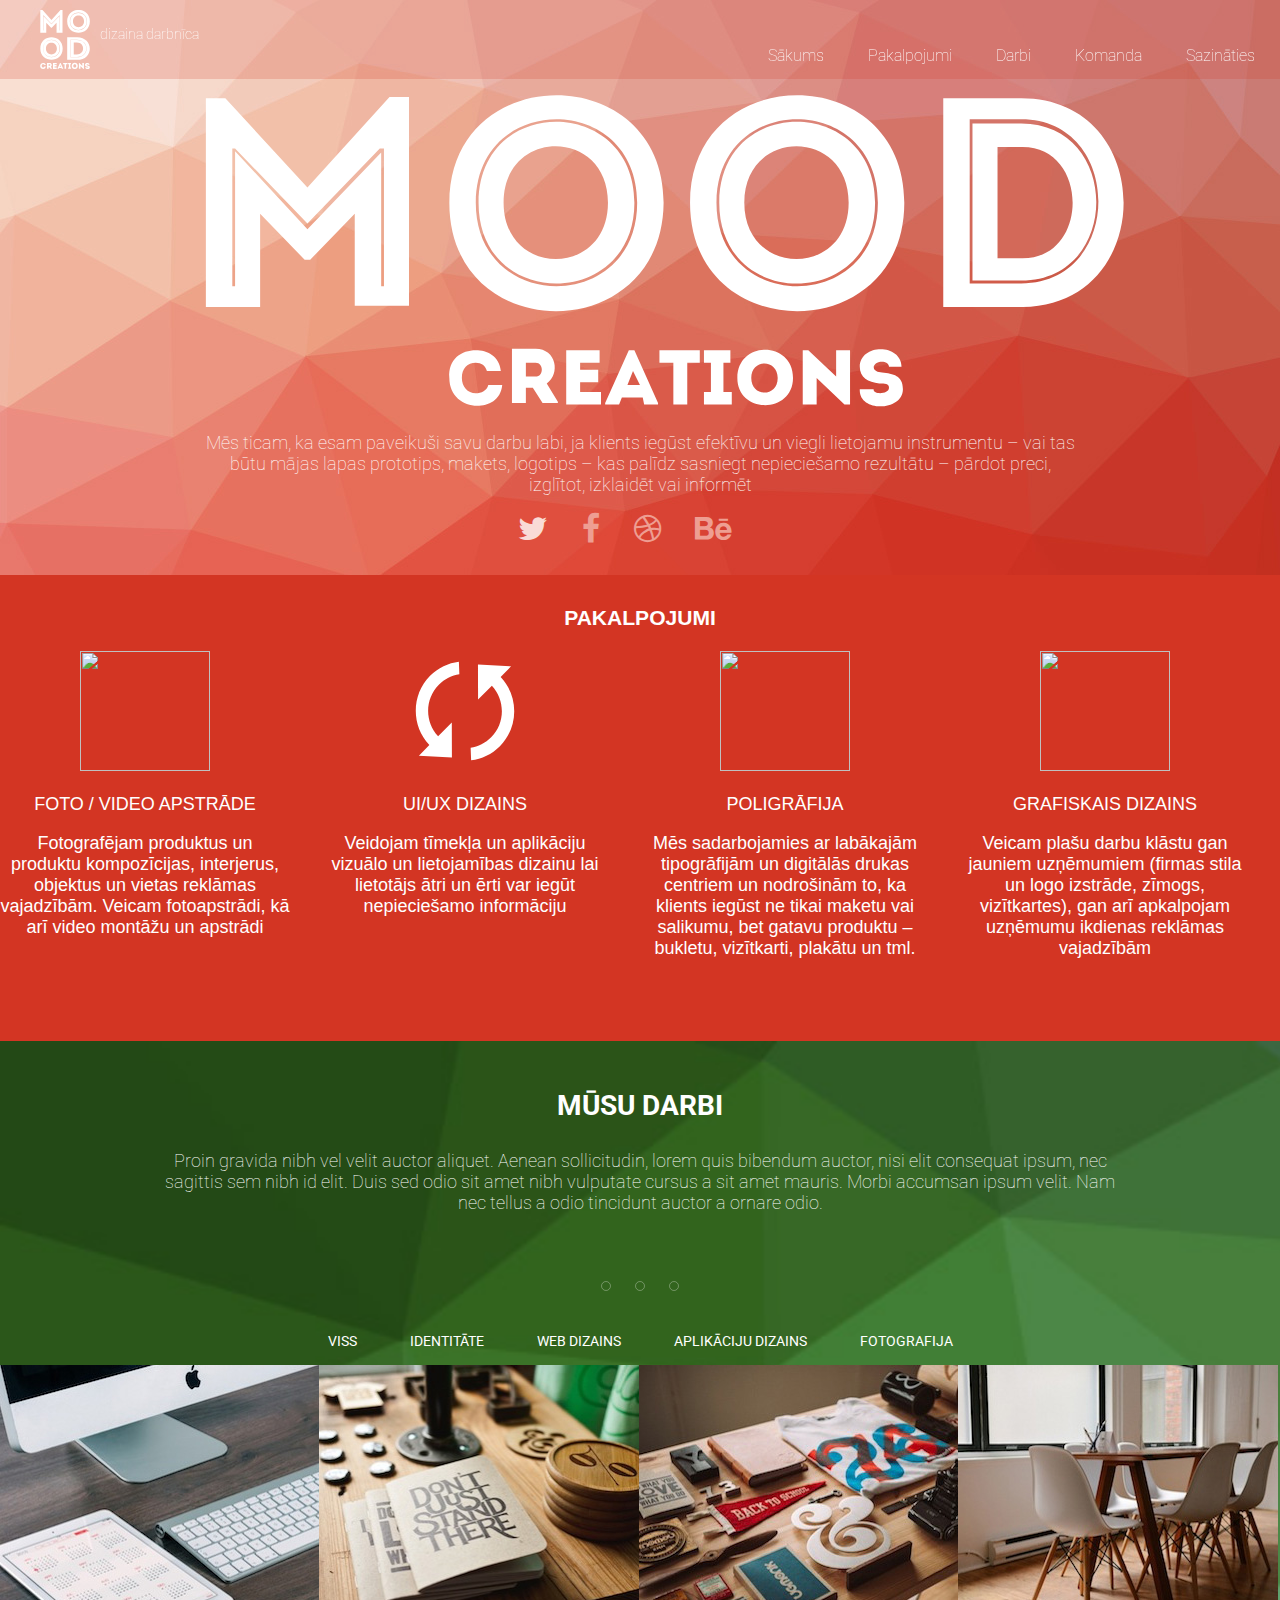
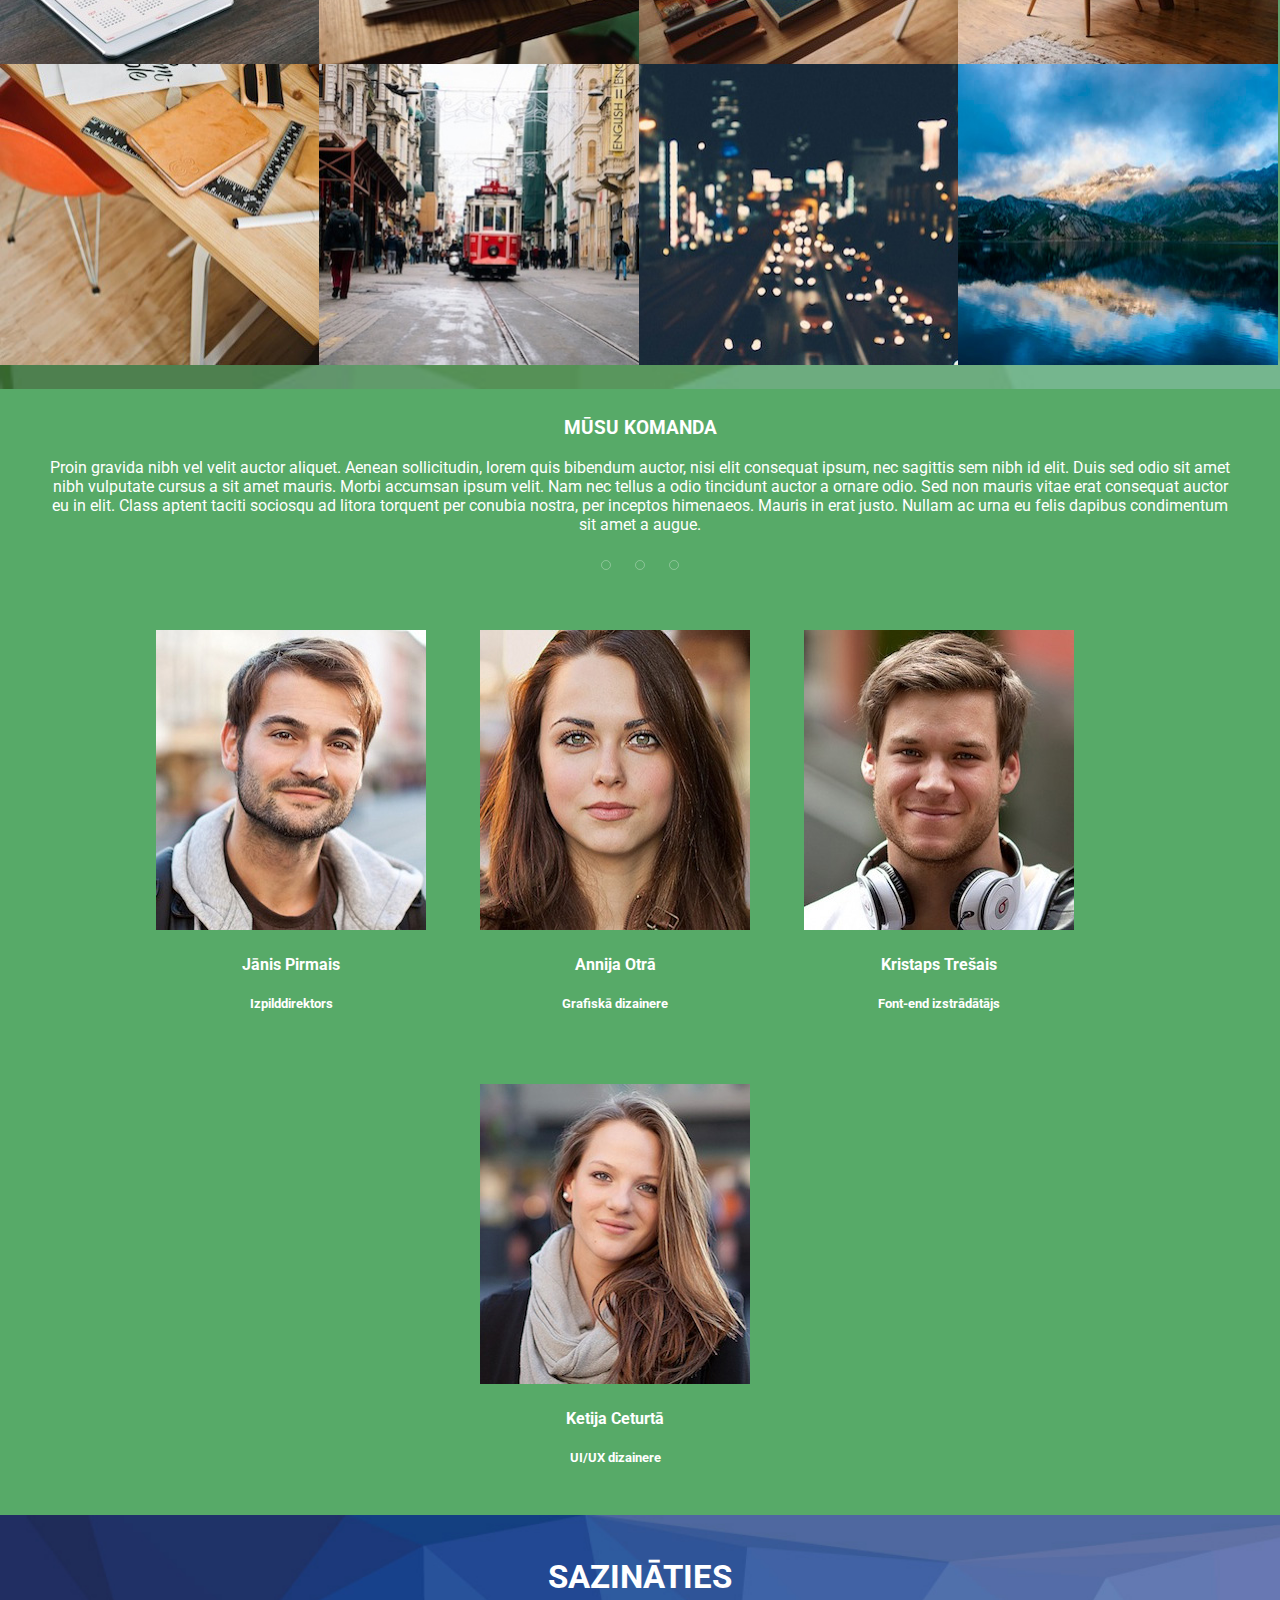
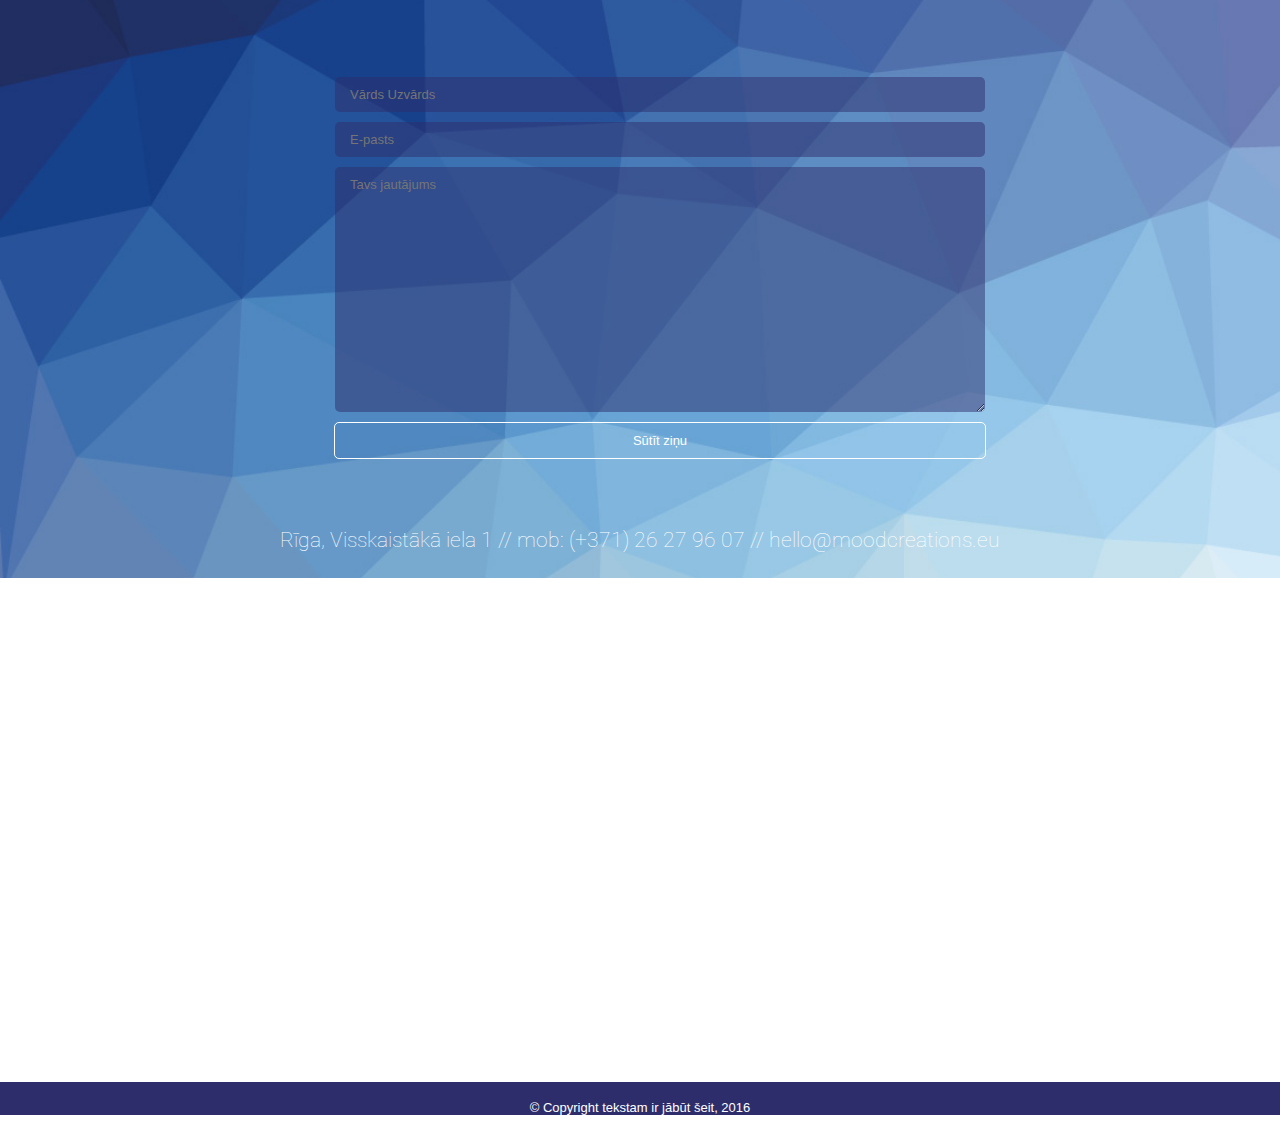
==== commit fc223196: "almost done" ====
--- a/index.html
+++ b/index.html
@@ -3,16 +3,308 @@
     <head>
         <meta charset="utf-8">
         <title>MOOD</title>
+        <link rel="stylesheet" href="normalize.css">
+        <link href="https://fonts.googleapis.com/css?family=Roboto" rel="stylesheet">
+        <link rel="stylesheet" href="font-awesome-4.6.3/css/font-awesome.min.css">
         <link rel="stylesheet" href="main.css">
     </head>
-    <body>
-        <div class="bg"
-<h1>virsraksts</h1>
+
+  <body>
+
+  <header id="main-header">
+    <div class="clearfix">
+      <img class="logo" src="images/minilogo.svg" width="50" height="59">
+      <h1 class="name"> dizaina darbnīca </h1>
+    <ul class="main-nav">
+      <li>  <a href="#main-header"> Sākums </a> </li>
+      <li>  <a href="#services"> Pakalpojumi </a> </li>
+      <li>  <a href="#our-work"> Darbi </a> </li>
+      <li>  <a href="#ourteam"> Komanda </a> </li>
+      <li>  <a href="#contact"> Sazināties </a> </li>
+    </ul>
+  </div>
+    </header>
+
+
+<div class="container">
+
+  <div class="hero">
+      <img src="images/main-logo.svg" width="930" height="320">
+      <p>Mēs ticam, ka esam paveikuši savu darbu labi, ja klients iegūst efektīvu un viegli lietojamu instrumentu – vai tas būtu mājas lapas prototips, makets, logotips – kas palīdz sasniegt nepieciešamo rezultātu – pārdot preci, izglītot, izklaidēt vai informēt</p>
+
+          <a href="http://twitter.com/">
+          <i class="fa fa-twitter fa-2x" style="color: #f9dbd6";></i> </a>
+          <a href="http://facebook.com/">
+          <i class="fa fa-facebook fa-2x" style="color: #ee9e92";></i> </a>
+          <a href="https://dribbble.com/">
+          <i class="fa fa-dribbble fa-2x" style="color: #ee9e92";></i> </a>
+          <a href="https://www.behance.net/">
+          <i class="fa fa-behance fa-2x" style="color: #ee9e92";></i> </a>
+</div>
+
+<div id="services">
+  <h3>PAKALPOJUMI </h3>
+      <div class="allservices clearfix">
+          <div class="graphic-design">
+          <img src="images/brush.svg" width="130" height="120">
+          <p>GRAFISKAIS DIZAINS </p>
+          <p>Veicam plašu darbu klāstu gan jauniem uzņēmumiem (firmas stila un logo izstrāde, zīmogs, vizītkartes), gan arī apkalpojam uzņēmumu ikdienas reklāmas vajadzībām </p>
+        </div>
+        <div class="poligraphy">
+          <img src="images/eye.svg" width="130" height="120">
+          <p>POLIGRĀFIJA</p>
+          <p>Mēs sadarbojamies ar labākajām tipogrāfijām un digitālās drukas centriem un nodrošinām to, ka klients iegūst ne tikai maketu vai salikumu, bet gatavu produktu – bukletu, vizītkarti, plakātu un tml.</p>
+        </div>
+        <div class="uiux-design">
+          <img src="images/UiUx.svg" width="130" height="120">
+          <p>UI/UX DIZAINS </p>
+          <p>Veidojam tīmekļa un aplikāciju vizuālo un lietojamības dizainu lai lietotājs ātri un ērti var iegūt nepieciešamo informāciju</p>
+        </div>
+        <div class="video-editing">
+          <img src="images/camera.svg" width="130" height="120">
+          <p>FOTO / VIDEO APSTRĀDE</p>
+          <P> Fotografējam produktus un produktu kompozīcijas, interjerus, objektus un vietas reklāmas vajadzībām. Veicam fotoapstrādi, kā arī video montāžu un apstrādi</p>
+        </div>
+    </div>
+  </div>
+
+
+
+  <div id="our-work">
+        <div class="our-work-text">
+          <h3>MŪSU DARBI</h3>
+          <p>Proin gravida nibh vel velit auctor aliquet. Aenean sollicitudin, lorem quis bibendum auctor, nisi elit consequat ipsum, nec sagittis sem nibh id elit. Duis sed odio sit amet nibh vulputate cursus a sit amet mauris. Morbi accumsan ipsum velit. Nam nec tellus a odio tincidunt auctor a ornare odio.</p>
+        </div>
+
+        <div class="our-work-nav">
+                      <button></button>
+                      <button></button>
+                      <button></button>
+                  </div>
+
+        <div class="our-work-navigation">
+           <a href=""> VISS </a>
+           <a href=""> IDENTITĀTE </a>
+            <a href=""> WEB DIZAINS </a>
+            <a href="" > APLIKĀCIJU DIZAINS </a>
+            <a href=""> FOTOGRAFIJA </a>
+        </div>
+    <div class="our-work-gallery">
+
+    <div class="picture">
+      <div class="picture-hover">
+        <div class="picture-text">
+            <img src="images/ellipse.png">
+          <h4>Proin gravida nibh vel velit</h4>
+          <h5>Fotogrāfija</h5>
+        </div>
+      </div>
+      <img src="images/photo-02.jpg" width="320" height="300">
+    </div>
+
+    <div class="picture">
+      <div class="picture-hover">
+        <div class="picture-text">
+          <img src="images/ellipse.png">
+          <h4>Proin gravida nibh vel velit</h4>
+          <h5>Fotogrāfija</h5>
+        </div>
+      </div>
+      <img src="images/photo-03.jpg" width="320" height="300">
+    </div>
+
+    <div class="picture">
+      <div class="picture-hover">
+        <div class="picture-text">
+            <img src="images/ellipse.png">
+          <h4>Proin gravida nibh vel velit</h4>
+          <h5>Fotogrāfija</h5>
+        </div>
+      </div>
+      <img src="images/photo-04.jpg" width="320" height="300">
+    </div>
+
+    <div class="picture">
+      <div class="picture-hover">
+        <div class="picture-text">
+            <img src="images/ellipse.png">
+          <h4>Proin gravida nibh vel velit</h4>
+          <h5>Fotogrāfija</h5>
+        </div>
+      </div>
+      <img src="images/photo-05.jpg" width="320" height="300">
+    </div>
+
+    <div class="picture">
+      <div class="picture-hover">
+        <div class="picture-text">
+            <img src="images/ellipse.png">
+          <h4>Proin gravida nibh vel velit</h4>
+          <h5>Fotogrāfija</h5>
+        </div>
+      </div>
+      <img src="images/photo-06.jpg" width="320" height="300">
+    </div>
+
+    <div class="picture">
+      <div class="picture-hover">
+        <div class="picture-text">
+            <img src="images/ellipse.png">
+          <h4>Proin gravida nibh vel velit</h4>
+          <h5>Fotogrāfija</h5>
+        </div>
+      </div>
+      <img src="images/photo-01.jpg" width="320" height="300">
+    </div>
+
+    <div class="picture">
+      <div class="picture-hover">
+        <div class="picture-text">
+            <img src="images/ellipse.png">
+          <h4>Proin gravida nibh vel velit</h4>
+          <h5>Fotogrāfija</h5>
+        </div>
+      </div>
+      <img src="images/photo-07.jpg" width="320" height="300">
+    </div>
+
+    <div class="picture">
+      <div class="picture-hover">
+        <div class="picture-text">
+            <img src="images/ellipse.png">
+          <h4>Proin gravida nibh vel velit</h4>
+          <h5>Fotogrāfija</h5>
+        </div>
+      </div>
+      <img src="images/photo-08.jpg" width="320" height="300">
+    </div>
+   </div>
+</div>
+
+<div id="ourteam">
+  <div class="ourteam-text">
+  <h3> MŪSU KOMANDA </h3>
+  <p> Proin gravida nibh vel velit auctor aliquet. Aenean sollicitudin, lorem quis bibendum auctor, nisi elit consequat ipsum, nec sagittis sem nibh id elit. Duis sed odio sit amet nibh vulputate cursus a sit amet mauris. Morbi accumsan ipsum velit. Nam nec tellus a odio tincidunt auctor a ornare odio. Sed non  mauris vitae erat consequat auctor eu in elit. Class aptent taciti sociosqu ad litora torquent per conubia nostra, per inceptos himenaeos. Mauris in erat justo. Nullam ac urna eu felis dapibus condimentum sit amet a augue.</p>
+
+  <div class="ourteam-navigation">
+                <button></button>
+                <button></button>
+                <button></button>
+            </div>
+
+    <div class="ourteam-people">
+       <div class="people-hover">
+         <div class="people-text">
+           <h4>Proin gravida nibh vel velit auctor aliquet</h4>
+           <p>Aenean sollicitudin, lorem quis bibendum auctor, nisi elit consequat ipsum, nec sagittis sem nibh id elit</p>
+            <div class="media-icons">
+              <a href="http://twitter.com/">
+              <i class="fa fa-twitter fa-2x";></i> </a>
+              <a href="http://facebook.com/">
+              <i class="fa fa-facebook-f fa-2x";></i> </a>
+              <a href="https://dribbble.com/">
+              <i class="fa fa-dribbble fa-2x";></i> </a>
+            </div>
+         </div>
        </div>
-        <div class="bg2">
-<p>teksts</p>
-        </div>
-        <div></div>
-
+      <img src="images/01.jpg" width="270" height="300">
+      <h4>Jānis Pirmais</h4>
+      <h5>Izpilddirektors</h4>
+    </div>
+
+    <div class="ourteam-people">
+      <div class="people-hover">
+        <div class="people-text">
+          <h4>Proin gravida nibh vel velit auctor aliquet</h4>
+          <p>Aenean sollicitudin, lorem quis bibendum auctor, nisi elit consequat ipsum, nec sagittis sem nibh id elit</p>
+
+
+           <div class="media-icons">
+             <a href="http://twitter.com/">
+             <i class="fa fa-twitter fa-2x";></i> </a>
+             <a href="http://facebook.com/">
+             <i class="fa fa-facebook-f fa-2x";></i> </a>
+             <a href="https://dribbble.com/">
+             <i class="fa fa-dribbble fa-2x";></i> </a>
+           </div>
+        </div>
+      </div>
+      <img src="images/02.jpg" width="270" height="300">
+      <h4>Annija Otrā</h4>
+      <h5>Grafiskā dizainere</h4>
+    </div>
+
+    <div class="ourteam-people">
+      <div class="people-hover">
+        <div class="people-text">
+          <h4>Proin gravida nibh vel velit auctor aliquet</h4>
+          <p>Aenean sollicitudin, lorem quis bibendum auctor, nisi elit consequat ipsum, nec sagittis sem nibh id elit</p>
+           <div class="media-icons">
+             <a href="http://twitter.com/">
+             <i class="fa fa-twitter fa-2x";></i> </a>
+             <a href="http://facebook.com/">
+             <i class="fa fa-facebook-f fa-2x";></i> </a>
+             <a href="https://dribbble.com/">
+             <i class="fa fa-dribbble fa-2x";></i> </a>
+           </div>
+        </div>
+      </div>
+      <img src="images/03.jpg" width="270" height="300">
+      <h4>Kristaps Trešais</h4>
+      <h5>Font-end izstrādātājs</h4>
+    </div>
+
+    <div class="ourteam-people">
+      <div class="people-hover">
+        <div class="people-text">
+          <h4>Proin gravida nibh vel velit auctor aliquet</h4>
+          <p>Aenean sollicitudin, lorem quis bibendum auctor, nisi elit consequat ipsum, nec sagittis sem nibh id elit</p>
+           <div class="media-icons">
+             <a href="http://twitter.com/">
+             <i class="fa fa-twitter fa-2x";></i> </a>
+             <a href="http://facebook.com/">
+             <i class="fa fa-facebook-f fa-2x";></i> </a>
+             <a href="https://dribbble.com/">
+             <i class="fa fa-dribbble fa-2x";></i> </a>
+           </div>
+        </div>
+      </div>
+      <img src="images/04.jpg" width="270" height="300">
+      <h4>Ketija Ceturtā</h4>
+      <h5>UI/UX dizainere</h5>
+    </div>
+
+  </div>
+</div>
+
+<div id="contact">
+<h3> SAZINĀTIES </h3>
+<form>
+				<ul>
+					<li>
+					  <input type="text" placeholder="Vārds Uzvārds">
+					</li>
+					<li>
+					  <input type="text" placeholder="E-pasts">
+					</li>
+					<li>
+            <textarea placeholder="Tavs jautājums" rows="15"></textarea>
+          </li>
+          <li>
+					  <input type="submit" value="Sūtīt ziņu" class="button">
+					</li>
+				</ul>
+</form>
+<p>Rīga, Visskaistākā iela 1 // mob: (+371) 26 27 96 07 // hello@moodcreations.eu</p>
+</div>
+  </div>
+
+  <div class="map">
+    <iframe src="https://www.google.com/maps/embed?pb=!1m18!1m12!1m3!1d17408.731767945243!2d24.109661176078287!3d56.94723409447044!2m3!1f0!2f0!3f0!3m2!1i1024!2i768!4f13.1!3m3!1m2!1s0x46eece2e75827fd7%3A0x6db42ddf07b6831!2zTMSBxI1wbMSTxaFhIGllbGEgODcsIExhdGdhbGVzIHByaWVrxaFwaWxzxJN0YSwgUsSrZ2EsIExWLTEwMTE!5e0!3m2!1slv!2slv!4v1474046519746" allowfullscreen></iframe>
+  </div>
+
+<footer>
+  <p>&copy; Copyright tekstam ir jābūt šeit, 2016</p>
+</footer>
     </body>
     </html>
--- a/main.css
+++ b/main.css
@@ -1,6 +1,435 @@
-.bg {
-  background-image: url('images/bacground_red.png');
-}
-.bg2{
+/* =================================
+  Base Styles
+==================================== */
+
+* {
+	box-sizing: content-box;
+}
+body {
+margin:0;
+  font-family: "Roboto",sans-serif;
+  color: #fff;
+}
+
+a {
+  text-decoration: none;
+}
+ul {
+  list-style-type: none;
+}
+
+.clearfix:before,
+.clearfix::after {
+	content:"";
+	display: block;
+}
+.clearfix::after {
+	clear: both;
+}
+.clearfix {
+	*zoom: 1;
+}
+
+/* ==================================== */
+
+.logo {
+	padding-left: 40px;
+}
+#main-header {
+  background-size: cover;
+  background-color: rgba(211, 53, 35, 0.2);
+  position: fixed;
+  z-index: 100;
+  top: 0;
+  left: 0;
+  right: 0;
+  text-decoration: none;
+  color: #fff;
+	 line-height: 10px;
+}
+.main-nav {
+	padding: 0px 5px 0px 5px;
+	float: right;
+	font-weight: lighter;
+	position: relative;
+}
+
+#main-header h1{
+	font-size: 14px;
+	font-weight: lighter;
+	padding-top: 20px;
+	padding-left: 10px;
+}
+ #main-header img {
+	 float: left;
+	 padding-top: 10px;
+	 padding-bottom:10px;
+ }
+
+header a {
+  color: #fff;
+	position: relative;
+	padding: 20px 10px 0px 10px;
+}
+header li {
+	position: relative;
+	padding: 30px 10px 0px 10px;
+	border-top: 5px solid transparent;
+}
+
+#main-header li:hover {
+ border-color: rgba(255, 255, 255, 0.5);
+}
+
+.name,
+.logo,
+.main-nav {
+	display: inline-block;;
+}
+.logo {
+	height: auto;
+}
+
+.hero {
+  background-image: url("images/background_red.jpg");
+  background-size: cover;
+  text-align: center;
+  color: #fff;
+	padding: 90px 200px 30px 200px;
+
+}
+.hero a {
+  text-decoration: none;
+	padding-right: 30px;
+	padding-bottom: 30px;
+}
+.hero p {
+  text-align: center;
+  color: #fff;
+  font-family: "Roboto", sans-serif;
+	font-size: 18px;
+	font-weight: lighter;
+}
+
+#services  {
   background-color: #d33523;
-}
+  padding-top: 10px;
+  padding-bottom: 50px;
+  color: #fff;
+  text-align: center;
+  font-family: "Myriad Pro", sans-serif;
+  font-size: 18px;
+  font-weight: normal;
+	position: relative;
+
+}
+
+.allservices {
+  background-color: #d33523;
+  text-align: center;
+  font-weight: normal;
+
+}
+.clearfix:after {
+    content: ".";
+    display: block;
+    height: 0;
+    clear: both;
+    visibility: hidden;
+}
+
+.clearfix {display: inline-block;}
+
+/* Hides from IE-mac \*/
+* html .clearfix {height: 1%;}
+.clearfix {display: block;}
+/* End hide from IE-mac */
+
+				.graphic-design,
+				.poligraphy,
+				.uiux-design,
+				.video-editing {
+					display: inline-block;
+					width: 230px;
+					height: 340px;
+					padding-right: 30px;
+					float: right;
+					font-weight: lighter;
+					position: relative;
+				}
+
+#our-work {
+  background-image: url("images/background_green.jpg");
+  background-size: cover;
+  text-align: center;
+  color: #fff;
+}
+
+		#our-work-text h3{
+			font-size: 30px;
+		  font-weight: lighter;
+		}
+		.our-work-navigation a {
+			padding: 0 25px;
+			text-align: center;
+		}
+.our-work-text p{
+  padding-left: 150px;
+  padding-right: 150px;
+	padding-bottom: 10px;
+  font-weight: lighter;
+  font-size: 18px;
+  font-family: "Roboto",sans-serif;
+}
+
+#our-work div {
+  padding-bottom: 10px;
+  padding-top: 20px;
+}
+#our-work a {
+  text-decoration: none;
+  font-weight: normal;
+  font-size: 14px;
+  color: #fff;
+  font-family: "Roboto",sans-serif;
+}
+
+#our-work a:hover{
+ border:2px solid #fff;
+ -webkit-border-radius: 5px;
+ -moz-border-radius: 5px;
+ border-radius: 5px;
+}
+#our-work h3 {
+  font-size: 28px;
+}
+.our-work-nav button {
+  border-radius: 100%;
+  width: 8px;
+  height: 8px;
+  border: 1px solid rgba(255, 255, 255, 0.3);
+  margin: 10px;
+  padding: 0;
+  background-color: transparent;
+}
+.our-work-nav button:hover {
+  background-color: #FFF;
+}
+
+	.our-work-gallery
+	{
+		margin: 0px;
+		padding: 0px;
+		margin-right: -1px;
+		overflow: hidden;
+	}
+
+.picture h4 {
+	font-family: "Roboto", sans-serif;
+	font-weight: bold;
+	font-size: 16px;
+	padding-top: 20px;
+	margin: 0;
+}
+.picture h5 {
+	padding: 0;
+	font-family: "Roboto", sans-serif;
+	font-weight: lighter;
+	font-size: 14px;
+	margin: 0;
+
+}
+	.picture
+	{
+		float: left;
+		width: 25%;
+		margin-right: -1px;
+		margin-top: -35px;
+		position: relative;
+	}
+	.picture .picture-text img {
+		width: 45px;
+		height: 45px;
+		padding-top: 65px;
+	}
+
+	.picture-hover {
+		position: absolute;
+		background-color: rgba(87,170,104,.7);
+		width: 100%;
+		height: 300px;
+		visibility: hidden;
+	}
+
+
+.picture:hover .picture-hover {
+	visibility: visible;
+}
+
+	.picture img {
+		width: 100%;
+		height: 100%;
+	}
+
+
+#ourteam {
+  background-color: #57aa68;
+  text-align: center;
+  background-size:auto;
+  color: #fff;
+	padding: 10px 0px 28px 0px;
+  font-family: "Roboto",sans-serif;
+}
+
+#ourteam p {
+  padding-left: 50px;
+  padding-right: 50px;
+}
+.ourteam-navigation button {
+  border-radius: 100%;
+  width: 8px;
+  height: 8px;
+  border: 1px solid rgba(255, 255, 255, 0.3);
+  margin: 10px;
+  padding: 0;
+  background-color: transparent;
+}
+.ourteam-navigation button:hover, .ourteam-navigation button.active {
+  background-color: #FFF;
+}
+
+.ourteam-people
+ {
+	display: inline-block;
+	padding: 50px 50px 0px 0px;
+	position: relative;
+
+}
+
+.people-hover {
+	position: absolute;
+	background-color: rgba(87,170,104,.7);
+	width: 270px;
+	height: 300px;
+	visibility: hidden;
+}
+.ourteam-people:hover .people-hover {
+	visibility: visible;
+}
+.people-text p{
+	font-weight: lighter;
+	font-size: 16px;
+	padding: 10px;
+}
+.media-icons i {
+	color: #f9dbd6;
+	background-color: rgba(53,82,59,.7);
+	padding: 5px;
+}
+
+
+.people h4 {
+  font-family: "Roboto",sans-serif;
+  font-size: 18px;
+  font-weight: normal;
+}
+.people h5 {
+  font-family: "Roboto",sans-serif;
+  font-size: 13px;
+  font-weight: normal;
+}
+
+
+#contact {
+background-image: url("images/background_blue.jpg");
+background-size: cover;
+text-align: center;
+color: #fff;
+font-size: 28px;
+font-weight: normal;
+font-family: "Roboto",sans-serif;
+padding-bottom: 5px;
+padding-top: 10px;
+}
+ul {
+    list-style-type: none;
+}
+
+form {
+	padding: 20px 0;
+	position: relative;
+}
+	input,
+	textarea
+ {
+		display: block;
+		appearance: none;
+		outline: 0;
+		border: none;
+		background-color: rgba(46, 45, 107, 0.5);
+		width: 620px;
+		padding: 10px 15px;
+		margin: 0 auto 10px auto;
+		display: block;
+		font-size: 13px;
+    font-weight: normal;
+		box-sizing: content-box;
+		color: #fff;
+		-webkit-border-radius: 5px;
+    -moz-border-radius: 5px;
+    border-radius: 5px;
+	}
+
+	#contact .button {
+		background: none;
+		border:1px solid #fff;
+	}
+
+	button:hover {
+		background-color: rgba(46, 45, 107, 0.5);
+	}
+
+
+#contact p {
+  text-align: center;
+  font-size: 21px;
+  font-weight: lighter;
+  font-family: "Roboto",sans-serif;
+}
+
+.map iframe {
+	width: 100%;
+	height: 500px;
+	border: none;
+}
+
+
+footer {
+  padding-top: 5px;
+  background-color: #2e2d6b;
+  text-align: center;
+  font-size: 13px;
+  font-family: "Muriad Pro",sans-serif;
+  font-weight: normal;
+  color: #fff;
+}
+/* =================================
+  Media Queries
+==================================== */
+
+@media (min-width: 769px) {
+	.name,
+	.logo,
+	.main-nav,
+	.main-nav li {
+		display: inline-block;
+	}
+
+	.graphic-design,
+	.poligraphy,
+	.uiux-design,
+	.video-editing {
+		display: inline-block;
+		width: 290px;
+	}
+}
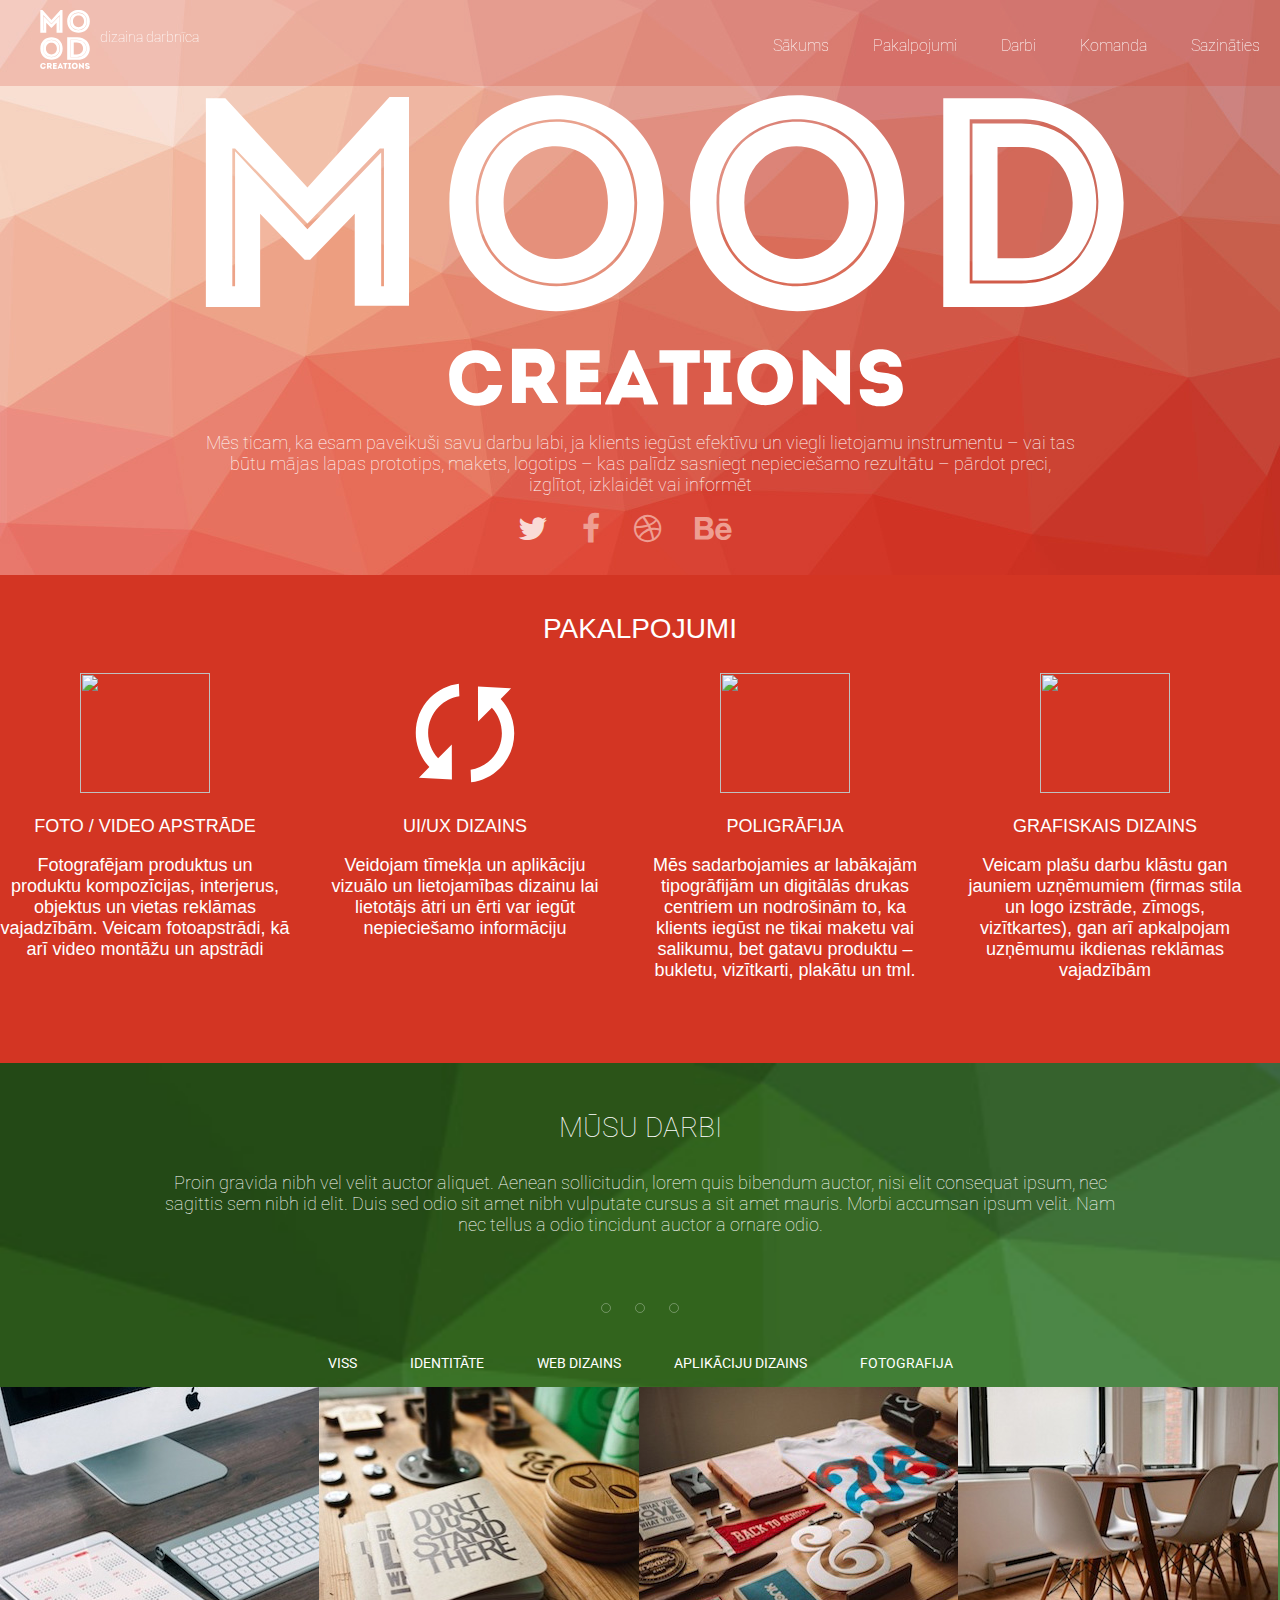
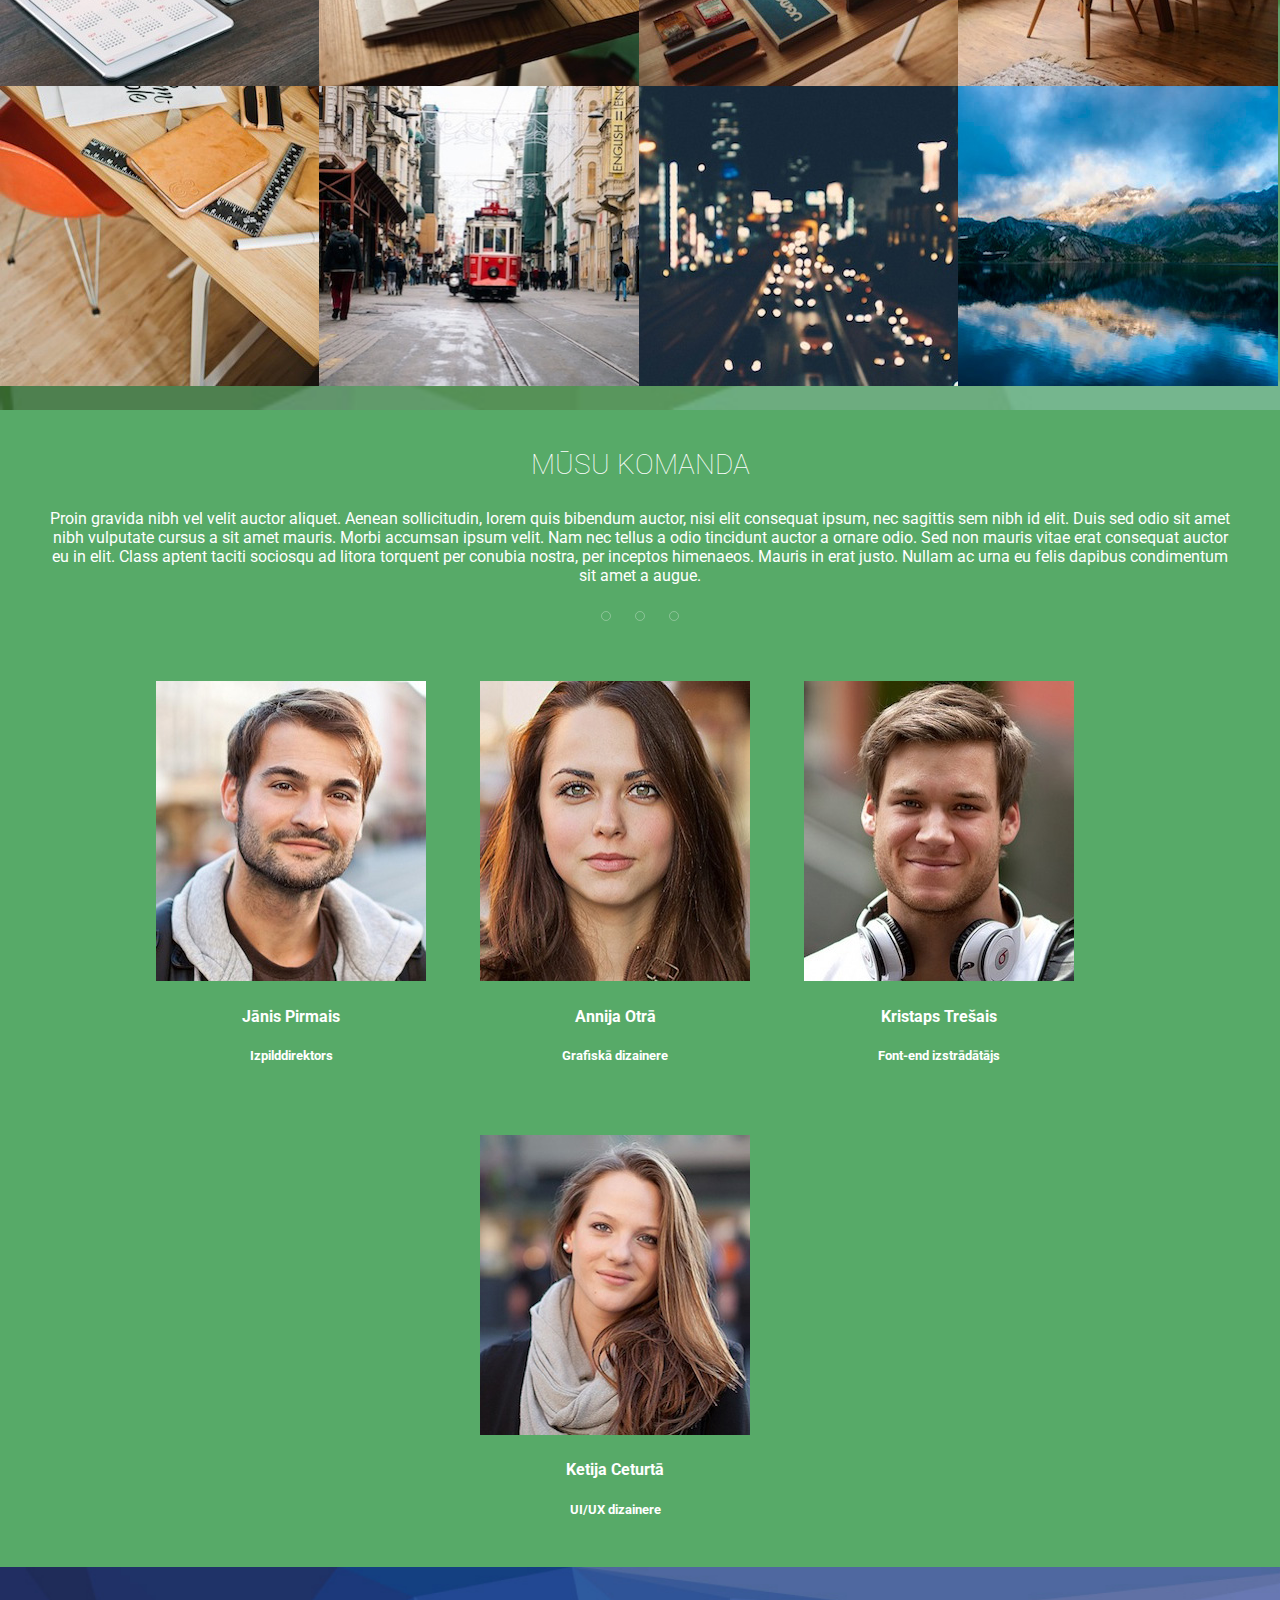
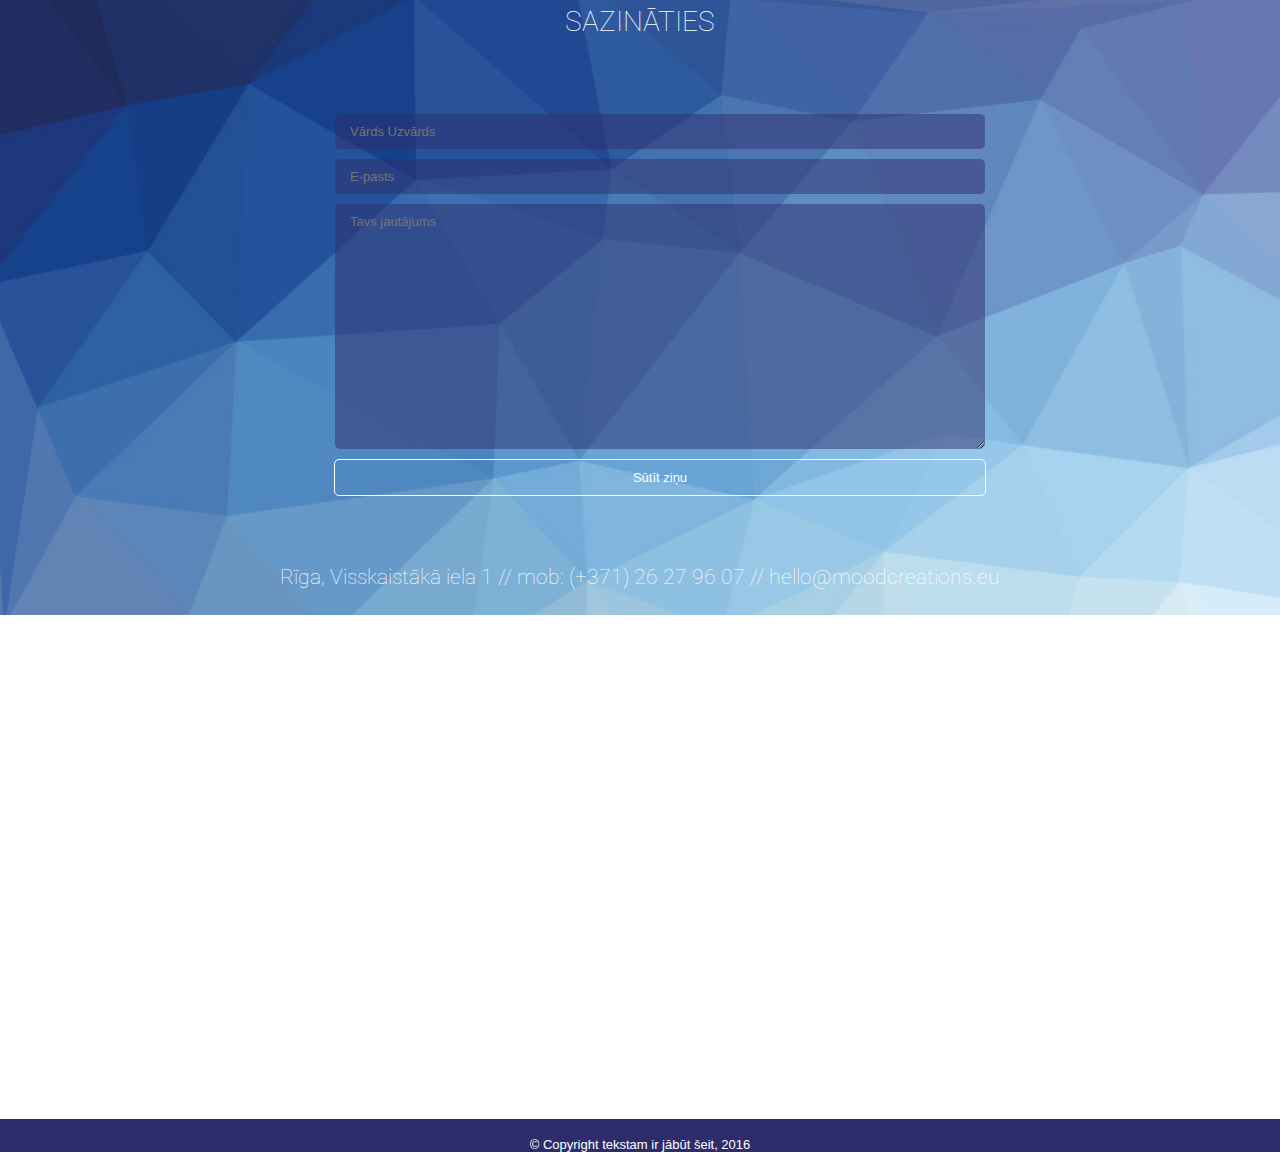
==== commit 2922feb5: "done?" ====
--- a/index.html
+++ b/index.html
@@ -12,24 +12,31 @@
   <body>
 
   <header id="main-header">
-    <div class="clearfix">
+
       <img class="logo" src="images/minilogo.svg" width="50" height="59">
       <h1 class="name"> dizaina darbnīca </h1>
     <ul class="main-nav">
-      <li>  <a href="#main-header"> Sākums </a> </li>
+      <li>  <a href="#hero"> Sākums </a> </li>
       <li>  <a href="#services"> Pakalpojumi </a> </li>
       <li>  <a href="#our-work"> Darbi </a> </li>
       <li>  <a href="#ourteam"> Komanda </a> </li>
       <li>  <a href="#contact"> Sazināties </a> </li>
     </ul>
-  </div>
+
     </header>
 
 
 <div class="container">
 
-  <div class="hero">
+  <div class="hero" id="hero">
       <img src="images/main-logo.svg" width="930" height="320">
+
+      <div class="hero-nav">
+                    <button></button><br>
+                    <button></button><br>
+                    <button></button>
+                </div>
+
       <p>Mēs ticam, ka esam paveikuši savu darbu labi, ja klients iegūst efektīvu un viegli lietojamu instrumentu – vai tas būtu mājas lapas prototips, makets, logotips – kas palīdz sasniegt nepieciešamo rezultātu – pārdot preci, izglītot, izklaidēt vai informēt</p>
 
           <a href="http://twitter.com/">
@@ -70,7 +77,7 @@
 
 
 
-  <div id="our-work">
+  <div id="our-work" class="clearfix">
         <div class="our-work-text">
           <h3>MŪSU DARBI</h3>
           <p>Proin gravida nibh vel velit auctor aliquet. Aenean sollicitudin, lorem quis bibendum auctor, nisi elit consequat ipsum, nec sagittis sem nibh id elit. Duis sed odio sit amet nibh vulputate cursus a sit amet mauris. Morbi accumsan ipsum velit. Nam nec tellus a odio tincidunt auctor a ornare odio.</p>
@@ -181,7 +188,7 @@
    </div>
 </div>
 
-<div id="ourteam">
+<div id="ourteam" class="clearfix">
   <div class="ourteam-text">
   <h3> MŪSU KOMANDA </h3>
   <p> Proin gravida nibh vel velit auctor aliquet. Aenean sollicitudin, lorem quis bibendum auctor, nisi elit consequat ipsum, nec sagittis sem nibh id elit. Duis sed odio sit amet nibh vulputate cursus a sit amet mauris. Morbi accumsan ipsum velit. Nam nec tellus a odio tincidunt auctor a ornare odio. Sed non  mauris vitae erat consequat auctor eu in elit. Class aptent taciti sociosqu ad litora torquent per conubia nostra, per inceptos himenaeos. Mauris in erat justo. Nullam ac urna eu felis dapibus condimentum sit amet a augue.</p>
@@ -277,7 +284,7 @@
   </div>
 </div>
 
-<div id="contact">
+<div id="contact" class="clearfix">
 <h3> SAZINĀTIES </h3>
 <form>
 				<ul>
--- a/main.css
+++ b/main.css
@@ -30,7 +30,10 @@
 	*zoom: 1;
 }
 
-/* ==================================== */
+/* =================================
+  HEADER
+==================================== */
+
 
 .logo {
 	padding-left: 40px;
@@ -45,13 +48,14 @@
   right: 0;
   text-decoration: none;
   color: #fff;
-	 line-height: 10px;
 }
 .main-nav {
 	padding: 0px 5px 0px 5px;
 	float: right;
 	font-weight: lighter;
 	position: relative;
+	top: -15px;
+	padding: 0;
 }
 
 #main-header h1{
@@ -63,7 +67,7 @@
  #main-header img {
 	 float: left;
 	 padding-top: 10px;
-	 padding-bottom:10px;
+
  }
 
 header a {
@@ -89,6 +93,10 @@
 .logo {
 	height: auto;
 }
+/* =================================
+  HERO
+==================================== */
+
 
 .hero {
   background-image: url("images/background_red.jpg");
@@ -111,6 +119,31 @@
 	font-weight: lighter;
 }
 
+
+.hero-nav button {
+  border-radius: 100%;
+  width: 8px;
+  height: 8px;
+  border: 1px solid rgba(255, 255, 255, 0.3);
+  margin: 10px;
+  padding: 0;
+  background-color: transparent;
+}
+.hero-nav button:hover {
+  background-color: #FFF;
+}
+
+.hero-nav {
+	position: absolute;
+	top: 250px;
+	left: 1300px;
+}
+
+/* =================================
+  SERVICES
+==================================== */
+
+
 #services  {
   background-color: #d33523;
   padding-top: 10px;
@@ -121,30 +154,19 @@
   font-size: 18px;
   font-weight: normal;
 	position: relative;
-
+}
+
+#services h3 {
+		font-size: 28px;
+		font-weight: lighter;
+	}
 }
 
 .allservices {
   background-color: #d33523;
   text-align: center;
   font-weight: normal;
-
-}
-.clearfix:after {
-    content: ".";
-    display: block;
-    height: 0;
-    clear: both;
-    visibility: hidden;
-}
-
-.clearfix {display: inline-block;}
-
-/* Hides from IE-mac \*/
-* html .clearfix {height: 1%;}
-.clearfix {display: block;}
-/* End hide from IE-mac */
-
+}
 				.graphic-design,
 				.poligraphy,
 				.uiux-design,
@@ -157,6 +179,9 @@
 					font-weight: lighter;
 					position: relative;
 				}
+/* =================================
+  OUR WORK GALLERY
+	==================================== */
 
 #our-work {
   background-image: url("images/background_green.jpg");
@@ -202,6 +227,7 @@
 }
 #our-work h3 {
   font-size: 28px;
+	font-weight: lighter;
 }
 .our-work-nav button {
   border-radius: 100%;
@@ -270,7 +296,9 @@
 		width: 100%;
 		height: 100%;
 	}
-
+	/* =================================
+	  OUR TEAM
+	==================================== */
 
 #ourteam {
   background-color: #57aa68;
@@ -279,6 +307,11 @@
   color: #fff;
 	padding: 10px 0px 28px 0px;
   font-family: "Roboto",sans-serif;
+}
+
+#ourteam h3{
+	font-size: 28px;
+	font-weight: lighter;
 }
 
 #ourteam p {
@@ -339,7 +372,9 @@
   font-weight: normal;
 }
 
-
+/* =================================
+  CONTACT
+==================================== */
 #contact {
 background-image: url("images/background_blue.jpg");
 background-size: cover;
@@ -351,6 +386,12 @@
 padding-bottom: 5px;
 padding-top: 10px;
 }
+
+#contact h3 {
+		font-size: 28px;
+		font-weight: lighter;
+	}
+
 ul {
     list-style-type: none;
 }
@@ -402,7 +443,9 @@
 	height: 500px;
 	border: none;
 }
-
+/* =================================
+FOOTER
+==================================== */
 
 footer {
   padding-top: 5px;
@@ -432,4 +475,3 @@
 		display: inline-block;
 		width: 290px;
 	}
-}
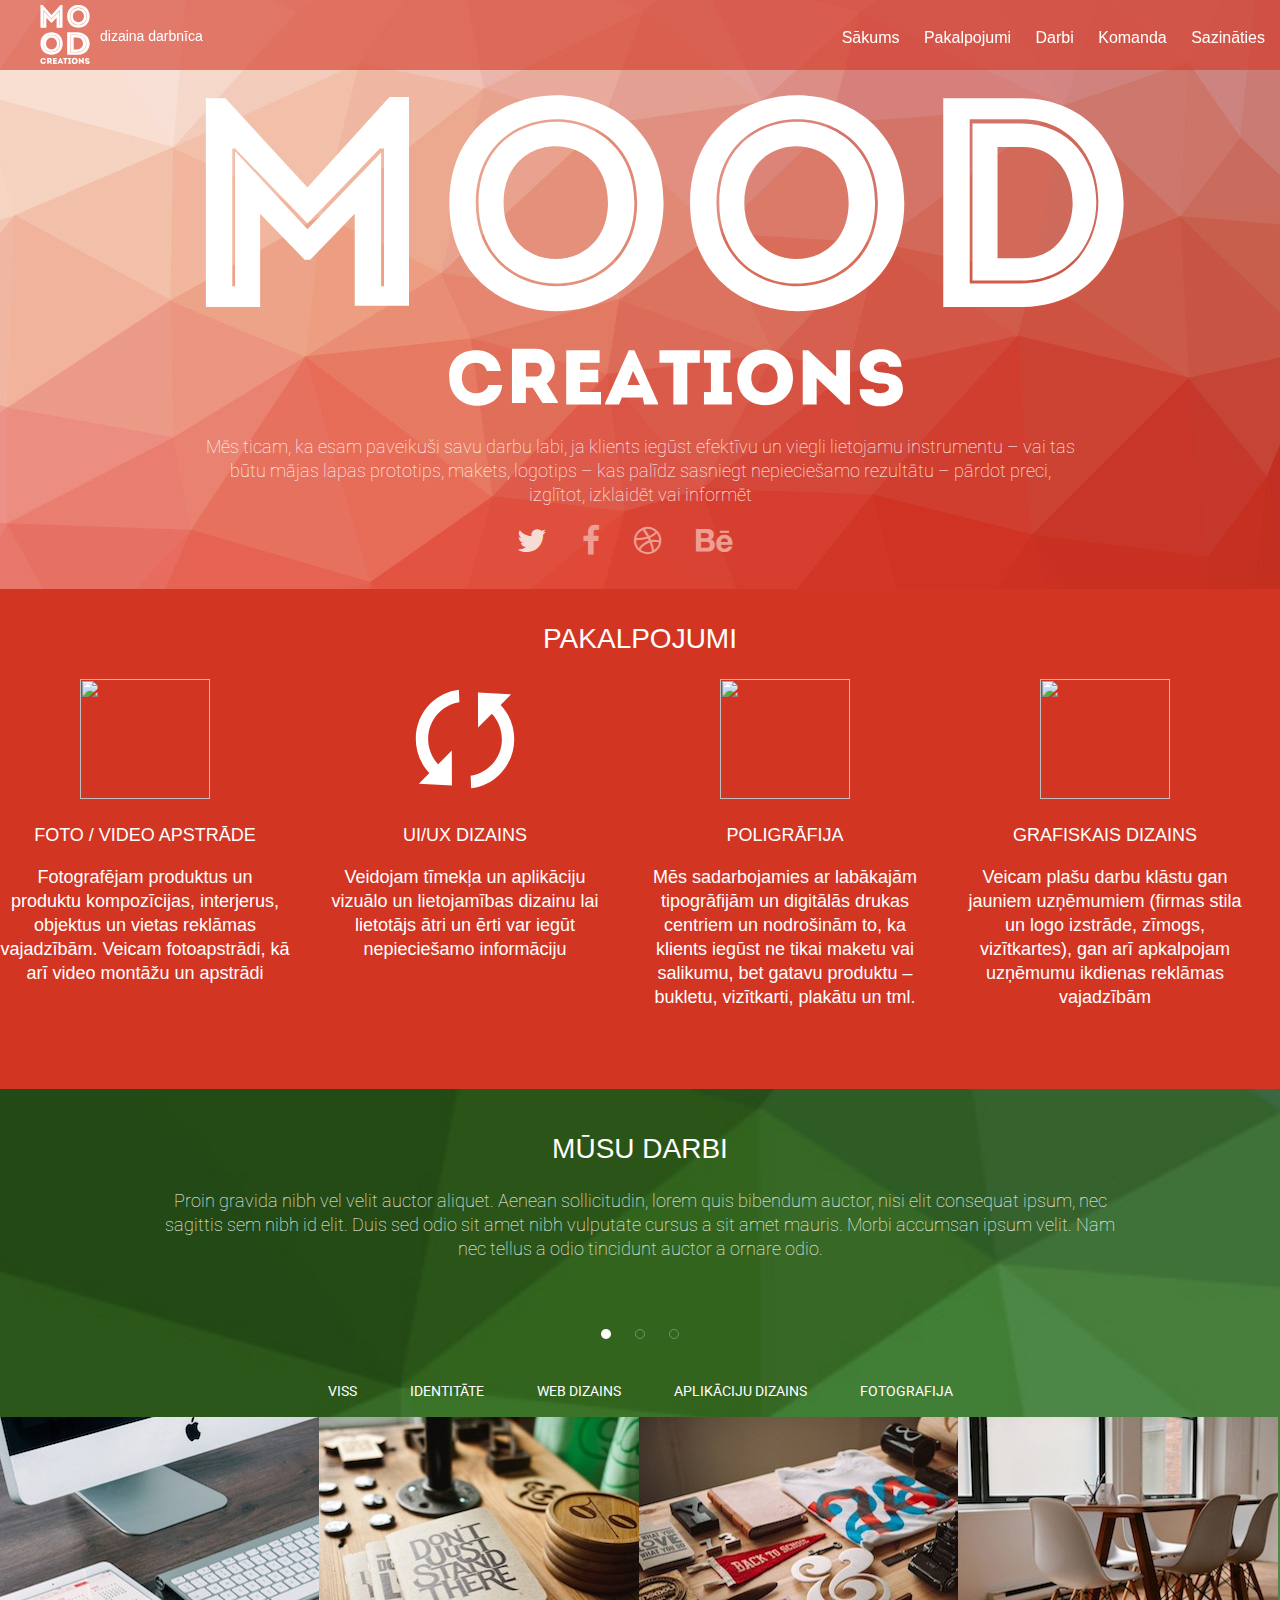
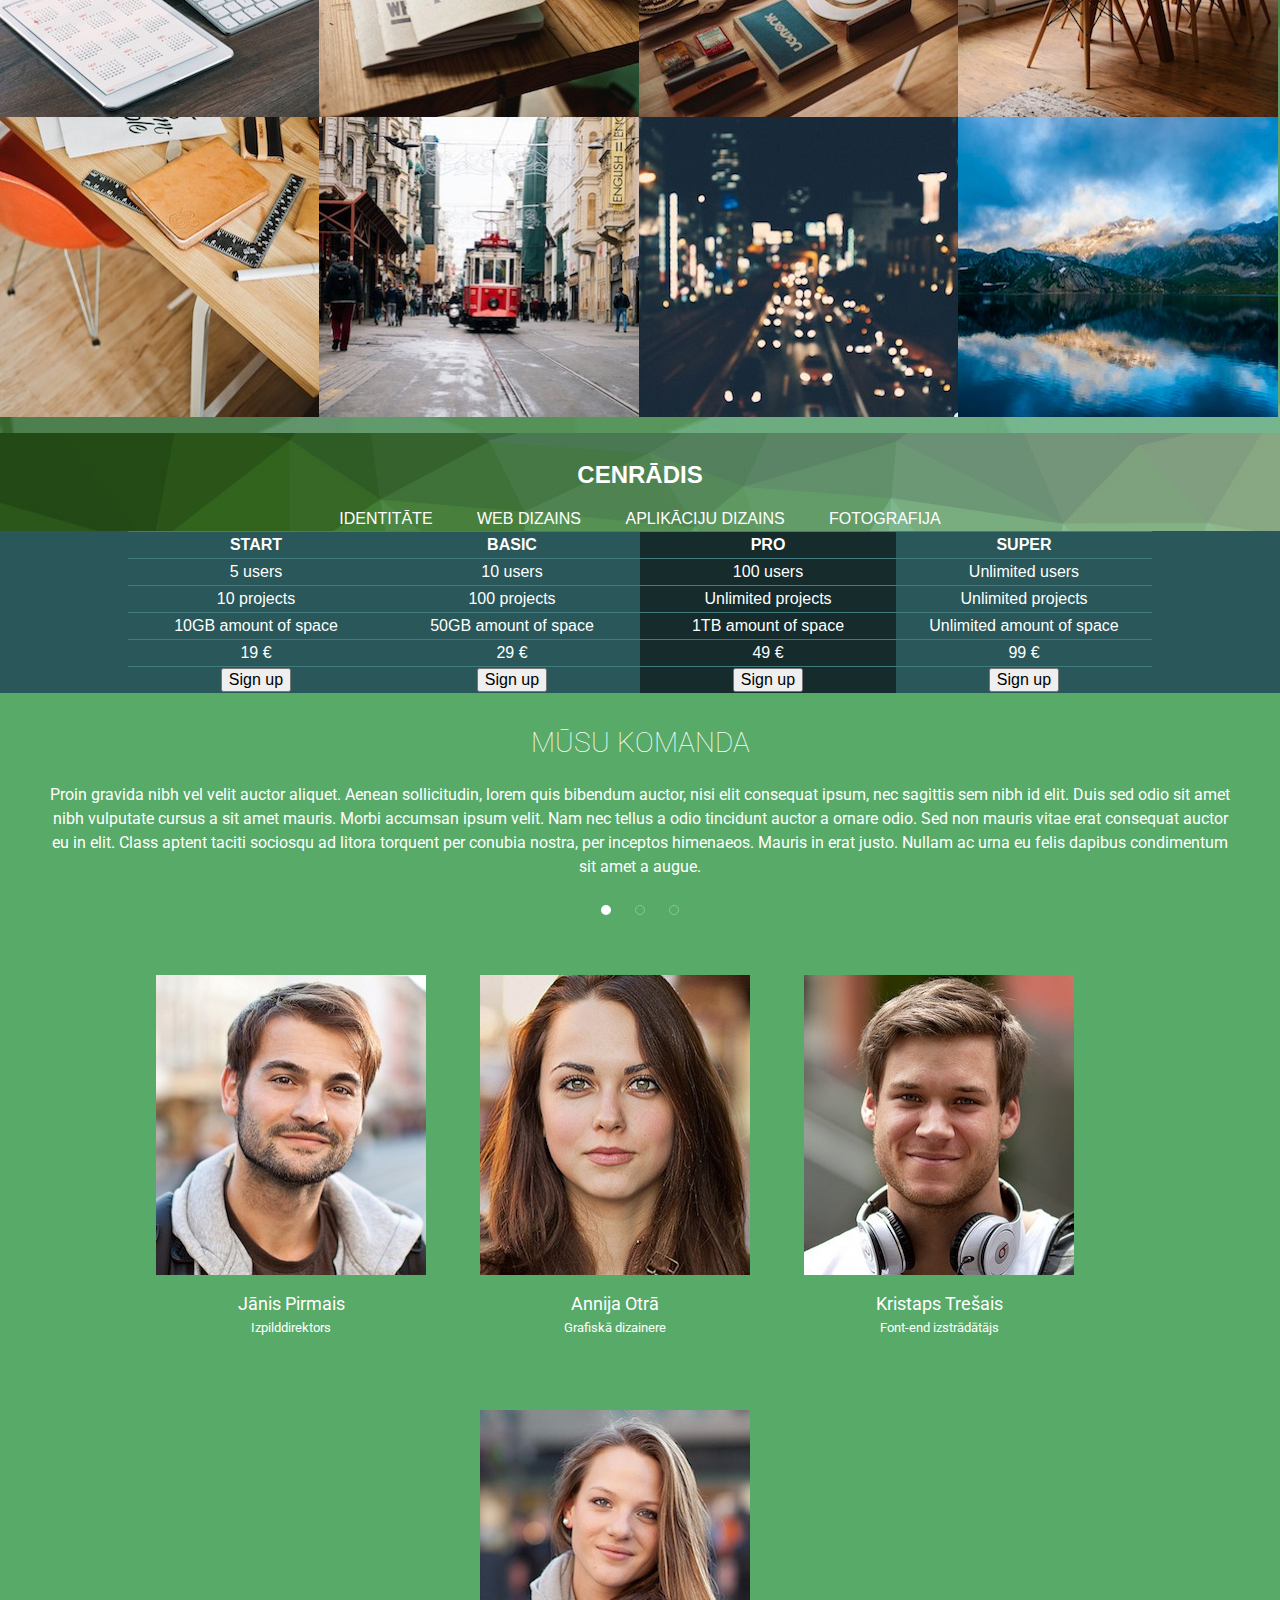
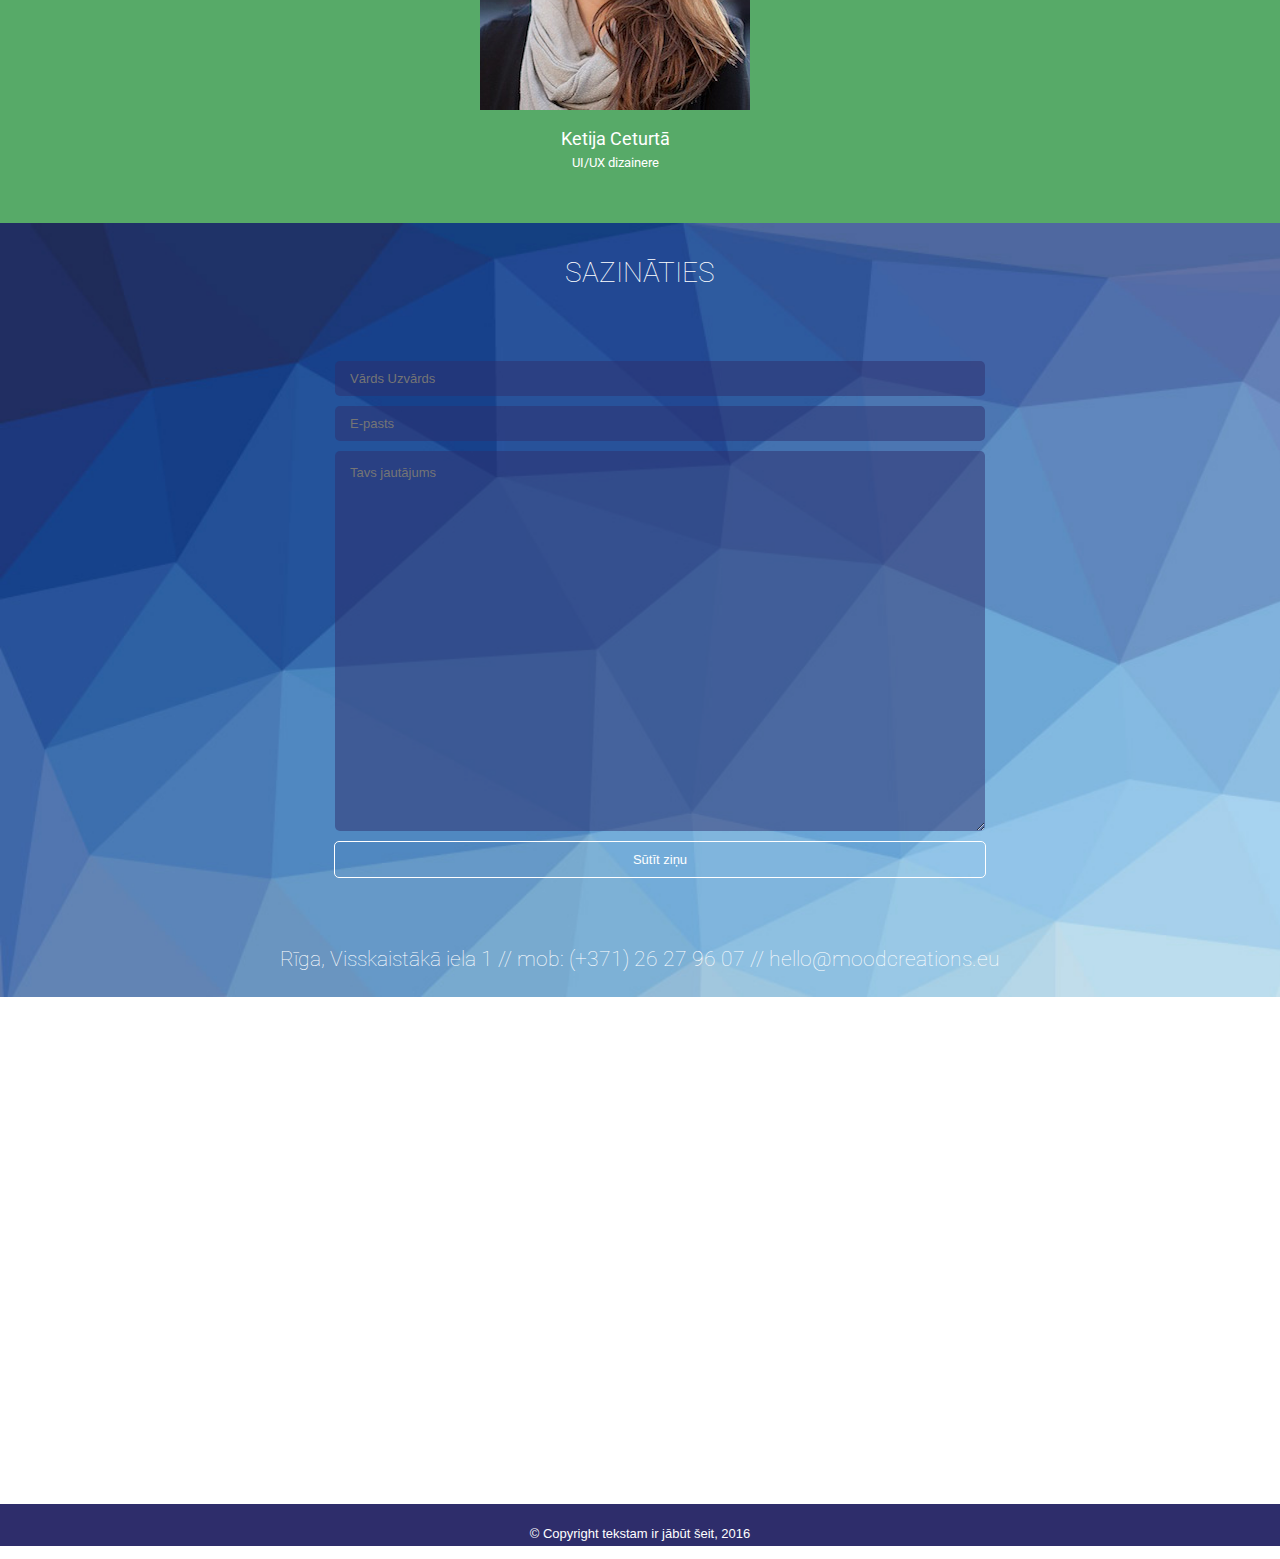
==== commit aadcc72f: "starting the cost table" ====
--- a/index.html
+++ b/index.html
@@ -11,16 +11,16 @@
 
   <body>
 
-  <header id="main-header">
+  <header class="main-header" >
 
       <img class="logo" src="images/minilogo.svg" width="50" height="59">
       <h1 class="name"> dizaina darbnīca </h1>
     <ul class="main-nav">
-      <li>  <a href="#hero"> Sākums </a> </li>
-      <li>  <a href="#services"> Pakalpojumi </a> </li>
-      <li>  <a href="#our-work"> Darbi </a> </li>
-      <li>  <a href="#ourteam"> Komanda </a> </li>
-      <li>  <a href="#contact"> Sazināties </a> </li>
+      <li>  <a href="#hero-nav"> Sākums </a> </li>
+      <li>  <a href="#services-nav"> Pakalpojumi </a> </li>
+      <li>  <a href="#our-work-nav"> Darbi </a> </li>
+      <li>  <a href="#ourteam-nav"> Komanda </a> </li>
+      <li>  <a href="#contact-nav"> Sazināties </a> </li>
     </ul>
 
     </header>
@@ -28,13 +28,15 @@
 
 <div class="container">
 
-  <div class="hero" id="hero">
+  <div class="hero">
+    <div class="hero-nav"></div>
+
       <img src="images/main-logo.svg" width="930" height="320">
 
       <div class="hero-nav">
-                    <button></button><br>
-                    <button></button><br>
-                    <button></button>
+                    <button class= "hero-button active"></button><br>
+                    <button class= "hero-button"></button><br>
+                    <button class= "hero-button"></button>
                 </div>
 
       <p>Mēs ticam, ka esam paveikuši savu darbu labi, ja klients iegūst efektīvu un viegli lietojamu instrumentu – vai tas būtu mājas lapas prototips, makets, logotips – kas palīdz sasniegt nepieciešamo rezultātu – pārdot preci, izglītot, izklaidēt vai informēt</p>
@@ -47,9 +49,11 @@
           <i class="fa fa-dribbble fa-2x" style="color: #ee9e92";></i> </a>
           <a href="https://www.behance.net/">
           <i class="fa fa-behance fa-2x" style="color: #ee9e92";></i> </a>
-</div>
-
-<div id="services">
+<div class="services-nav"></div>
+
+</div>
+
+<div class="services">
   <h3>PAKALPOJUMI </h3>
       <div class="allservices clearfix">
           <div class="graphic-design">
@@ -73,20 +77,21 @@
           <P> Fotografējam produktus un produktu kompozīcijas, interjerus, objektus un vietas reklāmas vajadzībām. Veicam fotoapstrādi, kā arī video montāžu un apstrādi</p>
         </div>
     </div>
+    <div class="our-work-nav"></div>
   </div>
 
 
 
-  <div id="our-work" class="clearfix">
+  <div class="our-work clearfix">
         <div class="our-work-text">
           <h3>MŪSU DARBI</h3>
           <p>Proin gravida nibh vel velit auctor aliquet. Aenean sollicitudin, lorem quis bibendum auctor, nisi elit consequat ipsum, nec sagittis sem nibh id elit. Duis sed odio sit amet nibh vulputate cursus a sit amet mauris. Morbi accumsan ipsum velit. Nam nec tellus a odio tincidunt auctor a ornare odio.</p>
         </div>
 
         <div class="our-work-nav">
-                      <button></button>
-                      <button></button>
-                      <button></button>
+                      <button class="our-work-button active"></button>
+                      <button class="our-work-button"></button>
+                      <button class="our-work-button"></button>
                   </div>
 
         <div class="our-work-navigation">
@@ -188,15 +193,82 @@
    </div>
 </div>
 
-<div id="ourteam" class="clearfix">
+
+<div class="cost clearfix">
+<h2> CENRĀDIS</h2>
+<div class="cost-nav">
+  <a href=""> IDENTITĀTE </a>
+   <a href=""> WEB DIZAINS </a>
+   <a href="" > APLIKĀCIJU DIZAINS </a>
+   <a href=""> FOTOGRAFIJA </a>
+</div>
+<div class="price-table-container">
+<table class="price-table">
+  <thead>
+    <tr>
+      <th>Start</th>
+      <th>Basic</th>
+      <th class="highlighted">Pro</th>
+      <th>Super</th>
+    </tr>
+  </thead>
+  <tfoot>
+    <tr>
+      <td>
+        <button type="button">Sign up</button>
+      </td>
+      <td>
+        <button type="button">Sign up</button>
+      </td>
+      <td class="highlighted">
+        <button type="button">Sign up</button>
+      </td>
+      <td>
+        <button type="button">Sign up</button>
+      </td>
+    </tr>
+  </tfoot>
+  <tbody>
+    <tr>
+      <td>5 users</td>
+      <td>10 users
+      </td>
+      <td class="highlighted">100 users</td>
+      <td>Unlimited users</td>
+    </tr>
+    <tr>
+      <td>10 projects</td>
+      <td>100 projects</td>
+      <td class="highlighted">Unlimited projects</td>
+      <td>Unlimited projects</td>
+    </tr>
+    <tr>
+      <td>10GB amount of space</td>
+      <td>50GB amount of space</td>
+      <td class="highlighted">1TB amount of space</td>
+      <td>Unlimited amount of space</td>
+    </tr>
+    <tr>
+      <td> 19 &euro; </td>
+      <td> 29 &euro; </td>
+      <td class="highlighted"> 49 &euro;</td>
+      <td> 99 &euro;</td>
+    </tr>
+  </tbody>
+</table>
+</div>
+</div>
+
+
+<div class="ourteam clearfix">
   <div class="ourteam-text">
   <h3> MŪSU KOMANDA </h3>
   <p> Proin gravida nibh vel velit auctor aliquet. Aenean sollicitudin, lorem quis bibendum auctor, nisi elit consequat ipsum, nec sagittis sem nibh id elit. Duis sed odio sit amet nibh vulputate cursus a sit amet mauris. Morbi accumsan ipsum velit. Nam nec tellus a odio tincidunt auctor a ornare odio. Sed non  mauris vitae erat consequat auctor eu in elit. Class aptent taciti sociosqu ad litora torquent per conubia nostra, per inceptos himenaeos. Mauris in erat justo. Nullam ac urna eu felis dapibus condimentum sit amet a augue.</p>
 
   <div class="ourteam-navigation">
-                <button></button>
-                <button></button>
-                <button></button>
+                <button class="ourteam-button active"></button>
+                <button class="ourteam-button"></button>
+                <button class="ourteam-button"></button>
             </div>
 
     <div class="ourteam-people">
@@ -282,9 +354,10 @@
     </div>
 
   </div>
-</div>
-
-<div id="contact" class="clearfix">
+  <div class="contact-nav"></div>
+</div>
+
+<div class="contact" class="clearfix">
 <h3> SAZINĀTIES </h3>
 <form>
 				<ul>
--- a/main.css
+++ b/main.css
@@ -4,13 +4,8 @@
 
 * {
 	box-sizing: content-box;
-}
-body {
-margin:0;
-  font-family: "Roboto",sans-serif;
-  color: #fff;
-}
-
+	line-height: 24px
+}
 a {
   text-decoration: none;
 }
@@ -35,12 +30,11 @@
 ==================================== */
 
 
-.logo {
-	padding-left: 40px;
-}
-#main-header {
+
+
+.main-header {
   background-size: cover;
-  background-color: rgba(211, 53, 35, 0.2);
+  background-color: rgba(211, 53, 35, 0.6);
   position: fixed;
   z-index: 100;
   top: 0;
@@ -48,40 +42,40 @@
   right: 0;
   text-decoration: none;
   color: #fff;
+	height: 70px;
 }
 .main-nav {
-	padding: 0px 5px 0px 5px;
+	padding: 0px 5px 10px 5px;
 	float: right;
 	font-weight: lighter;
 	position: relative;
 	top: -15px;
-	padding: 0;
-}
-
-#main-header h1{
+}
+
+.main-header h1{
 	font-size: 14px;
 	font-weight: lighter;
-	padding-top: 20px;
+	padding-top: 15px;
 	padding-left: 10px;
 }
- #main-header img {
+ .main-header img {
 	 float: left;
-	 padding-top: 10px;
-
+	 padding-top: 5px;
+	 padding-left: 40px;
  }
 
 header a {
   color: #fff;
 	position: relative;
-	padding: 20px 10px 0px 10px;
+
 }
 header li {
 	position: relative;
-	padding: 30px 10px 0px 10px;
+	padding: 20px 10px 20px 10px;
 	border-top: 5px solid transparent;
 }
 
-#main-header li:hover {
+.main-header li:hover {
  border-color: rgba(255, 255, 255, 0.5);
 }
 
@@ -90,9 +84,7 @@
 .main-nav {
 	display: inline-block;;
 }
-.logo {
-	height: auto;
-}
+
 /* =================================
   HERO
 ==================================== */
@@ -104,12 +96,12 @@
   text-align: center;
   color: #fff;
 	padding: 90px 200px 30px 200px;
-
 }
 .hero a {
   text-decoration: none;
 	padding-right: 30px;
 	padding-bottom: 30px;
+
 }
 .hero p {
   text-align: center;
@@ -120,7 +112,7 @@
 }
 
 
-.hero-nav button {
+.hero-nav .hero-button {
   border-radius: 100%;
   width: 8px;
   height: 8px;
@@ -129,7 +121,7 @@
   padding: 0;
   background-color: transparent;
 }
-.hero-nav button:hover {
+.hero-nav .hero-button:hover, .hero-nav .active{
   background-color: #FFF;
 }
 
@@ -144,28 +136,27 @@
 ==================================== */
 
 
-#services  {
+.services  {
   background-color: #d33523;
   padding-top: 10px;
-  padding-bottom: 50px;
+  padding-bottom: 70px;
   color: #fff;
   text-align: center;
   font-family: "Myriad Pro", sans-serif;
-  font-size: 18px;
-  font-weight: normal;
 	position: relative;
 }
 
-#services h3 {
+.services h3 {
 		font-size: 28px;
 		font-weight: lighter;
-	}
 }
 
 .allservices {
   background-color: #d33523;
   text-align: center;
   font-weight: normal;
+	font-size: 18px;
+  font-weight: lighter;
 }
 				.graphic-design,
 				.poligraphy,
@@ -179,18 +170,19 @@
 					font-weight: lighter;
 					position: relative;
 				}
+
 /* =================================
   OUR WORK GALLERY
 	==================================== */
 
-#our-work {
+.our-work {
   background-image: url("images/background_green.jpg");
   background-size: cover;
   text-align: center;
   color: #fff;
 }
 
-		#our-work-text h3{
+		.our-work-text h3{
 			font-size: 30px;
 		  font-weight: lighter;
 		}
@@ -207,11 +199,11 @@
   font-family: "Roboto",sans-serif;
 }
 
-#our-work div {
+.our-work div {
   padding-bottom: 10px;
   padding-top: 20px;
 }
-#our-work a {
+.our-work a {
   text-decoration: none;
   font-weight: normal;
   font-size: 14px;
@@ -219,17 +211,17 @@
   font-family: "Roboto",sans-serif;
 }
 
-#our-work a:hover{
+.our-work a:hover{
  border:2px solid #fff;
  -webkit-border-radius: 5px;
  -moz-border-radius: 5px;
  border-radius: 5px;
 }
-#our-work h3 {
+.our-work h3 {
   font-size: 28px;
 	font-weight: lighter;
 }
-.our-work-nav button {
+.our-work-nav .our-work-button {
   border-radius: 100%;
   width: 8px;
   height: 8px;
@@ -238,16 +230,16 @@
   padding: 0;
   background-color: transparent;
 }
-.our-work-nav button:hover {
+.our-work-nav .our-work-button:hover, .our-work-nav .active{
   background-color: #FFF;
 }
 
-	.our-work-gallery
-	{
+
+
+	.our-work-gallery {
 		margin: 0px;
 		padding: 0px;
 		margin-right: -1px;
-		overflow: hidden;
 	}
 
 .picture h4 {
@@ -265,8 +257,7 @@
 	margin: 0;
 
 }
-	.picture
-	{
+	.picture {
 		float: left;
 		width: 25%;
 		margin-right: -1px;
@@ -274,8 +265,8 @@
 		position: relative;
 	}
 	.picture .picture-text img {
-		width: 45px;
-		height: 45px;
+		width: 50px;
+		height: 50px;
 		padding-top: 65px;
 	}
 
@@ -283,24 +274,70 @@
 		position: absolute;
 		background-color: rgba(87,170,104,.7);
 		width: 100%;
-		height: 300px;
+		height: 290px;
 		visibility: hidden;
 	}
 
 
 .picture:hover .picture-hover {
 	visibility: visible;
+	cursor: pointer;
 }
 
 	.picture img {
 		width: 100%;
 		height: 100%;
-	}
+		margin:-1px;
+	}
+
+	/* =================================
+	  COST TABLE
+	==================================== */
+.cost {
+	background-image: url("images/background_green.jpg");
+	color: #fff;
+	text-align: center;
+	background-size: cover;
+	padding-top: 10px;
+}
+.cost-nav a{
+	text-decoration: none;
+	padding: 0px 20px 0px 20px;
+	color: #fff;
+}
+
+.price-table-container {
+  background-color: #2a5759;
+}
+.price-table {
+  margin: 0 auto;
+  border-collapse: collapse;
+  width: 80vw;
+}
+.price-table td,
+.price-table th {
+  border-top: 1px solid #437c7e;
+  vertical-align: middle;
+  width: 25%;
+  color: #fff;
+  text-align: center;
+}
+.price-table th {
+  text-transform: uppercase;
+}
+
+
+.highlighted {
+   background: rgba(0, 0, 0, .5)
+}
+
+
+
 	/* =================================
 	  OUR TEAM
 	==================================== */
 
-#ourteam {
+.ourteam {
   background-color: #57aa68;
   text-align: center;
   background-size:auto;
@@ -309,16 +346,16 @@
   font-family: "Roboto",sans-serif;
 }
 
-#ourteam h3{
+.ourteam h3{
 	font-size: 28px;
 	font-weight: lighter;
 }
 
-#ourteam p {
+.ourteam p {
   padding-left: 50px;
   padding-right: 50px;
 }
-.ourteam-navigation button {
+.ourteam-navigation .ourteam-button {
   border-radius: 100%;
   width: 8px;
   height: 8px;
@@ -327,16 +364,14 @@
   padding: 0;
   background-color: transparent;
 }
-.ourteam-navigation button:hover, .ourteam-navigation button.active {
+.ourteam-navigation .ourteam-button:hover, .ourteam-navigation .active{
   background-color: #FFF;
 }
 
-.ourteam-people
- {
+.ourteam-people {
 	display: inline-block;
 	padding: 50px 50px 0px 0px;
 	position: relative;
-
 }
 
 .people-hover {
@@ -348,6 +383,7 @@
 }
 .ourteam-people:hover .people-hover {
 	visibility: visible;
+	cursor: pointer;
 }
 .people-text p{
 	font-weight: lighter;
@@ -361,21 +397,25 @@
 }
 
 
-.people h4 {
+.ourteam-people h4 {
   font-family: "Roboto",sans-serif;
   font-size: 18px;
   font-weight: normal;
-}
-.people h5 {
+	margin:0;
+	padding-top: 10px;
+}
+.ourteam-people h5 {
   font-family: "Roboto",sans-serif;
   font-size: 13px;
   font-weight: normal;
+	margin:0;
+	padding-bottom: 20px;
 }
 
 /* =================================
   CONTACT
 ==================================== */
-#contact {
+.contact {
 background-image: url("images/background_blue.jpg");
 background-size: cover;
 text-align: center;
@@ -387,7 +427,7 @@
 padding-top: 10px;
 }
 
-#contact h3 {
+.contact h3 {
 		font-size: 28px;
 		font-weight: lighter;
 	}
@@ -421,7 +461,7 @@
     border-radius: 5px;
 	}
 
-	#contact .button {
+	.contact .button {
 		background: none;
 		border:1px solid #fff;
 	}
@@ -431,7 +471,7 @@
 	}
 
 
-#contact p {
+.contact p {
   text-align: center;
   font-size: 21px;
   font-weight: lighter;
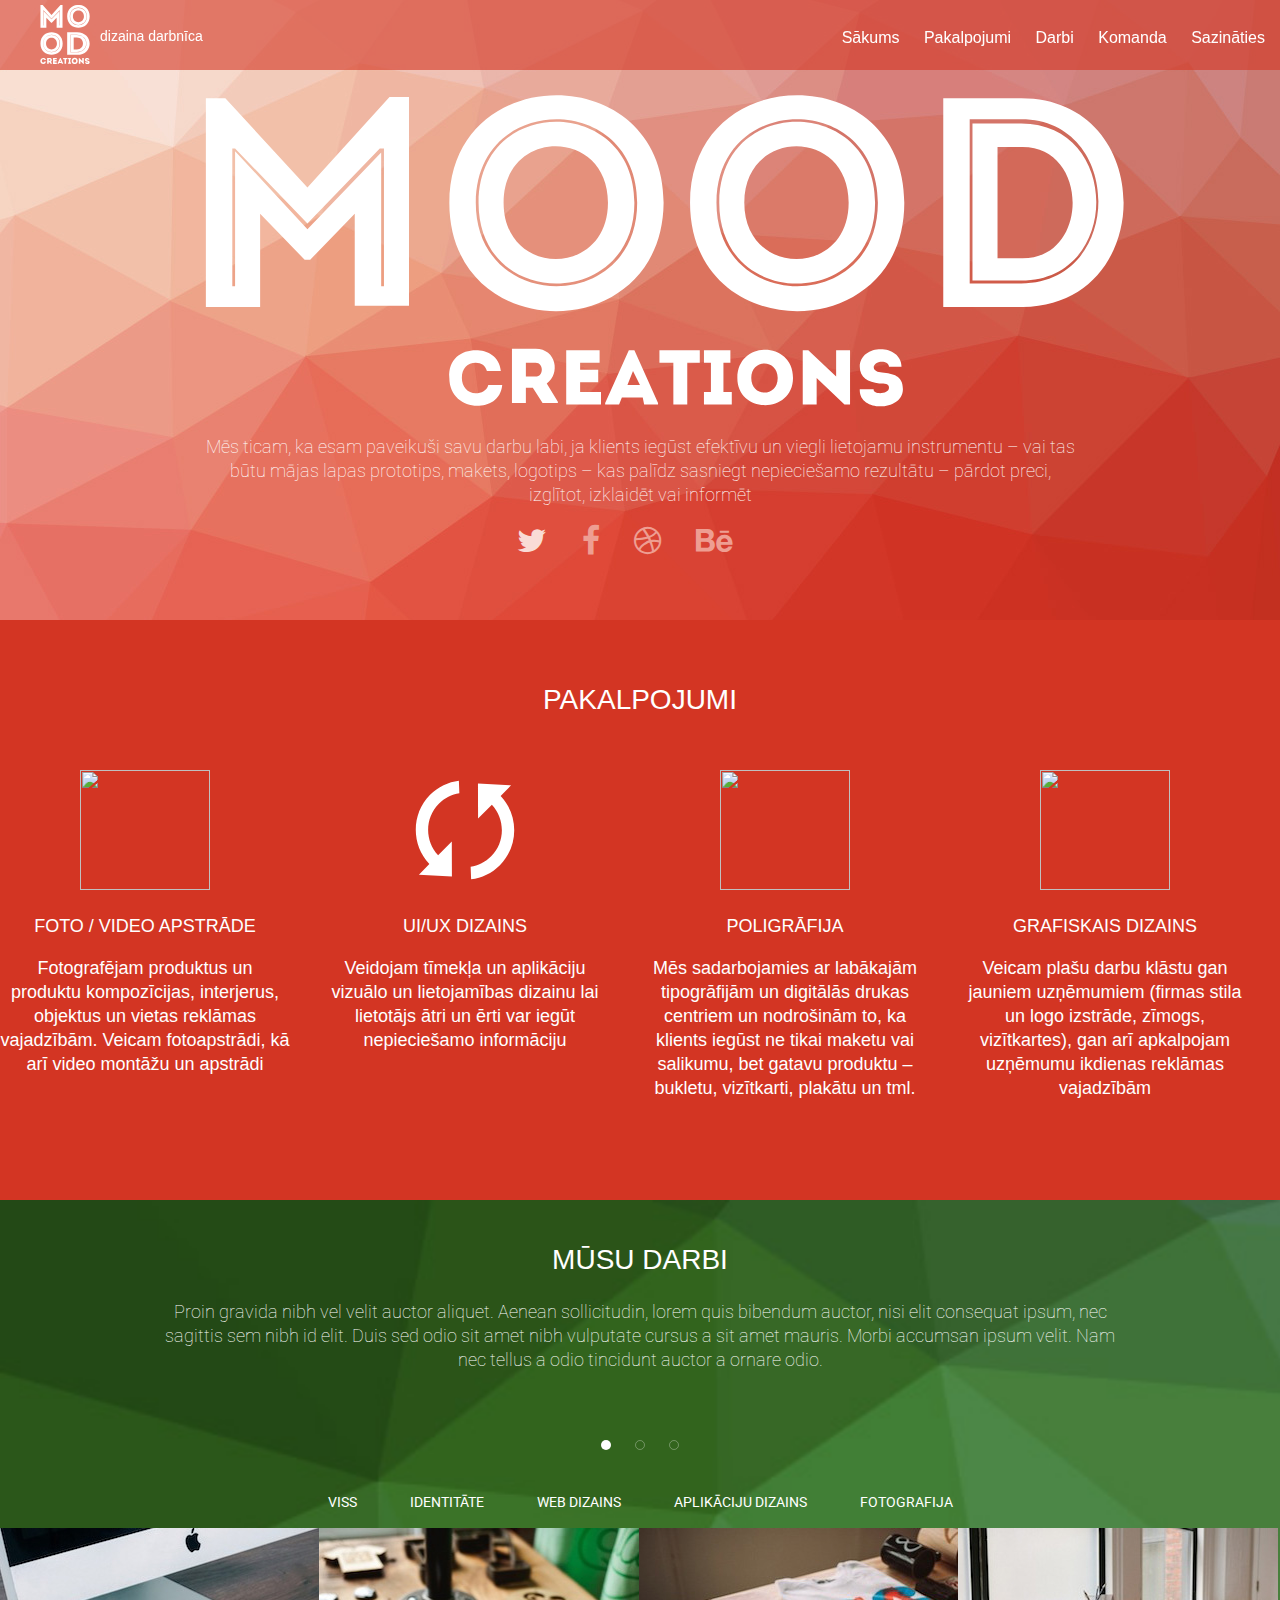
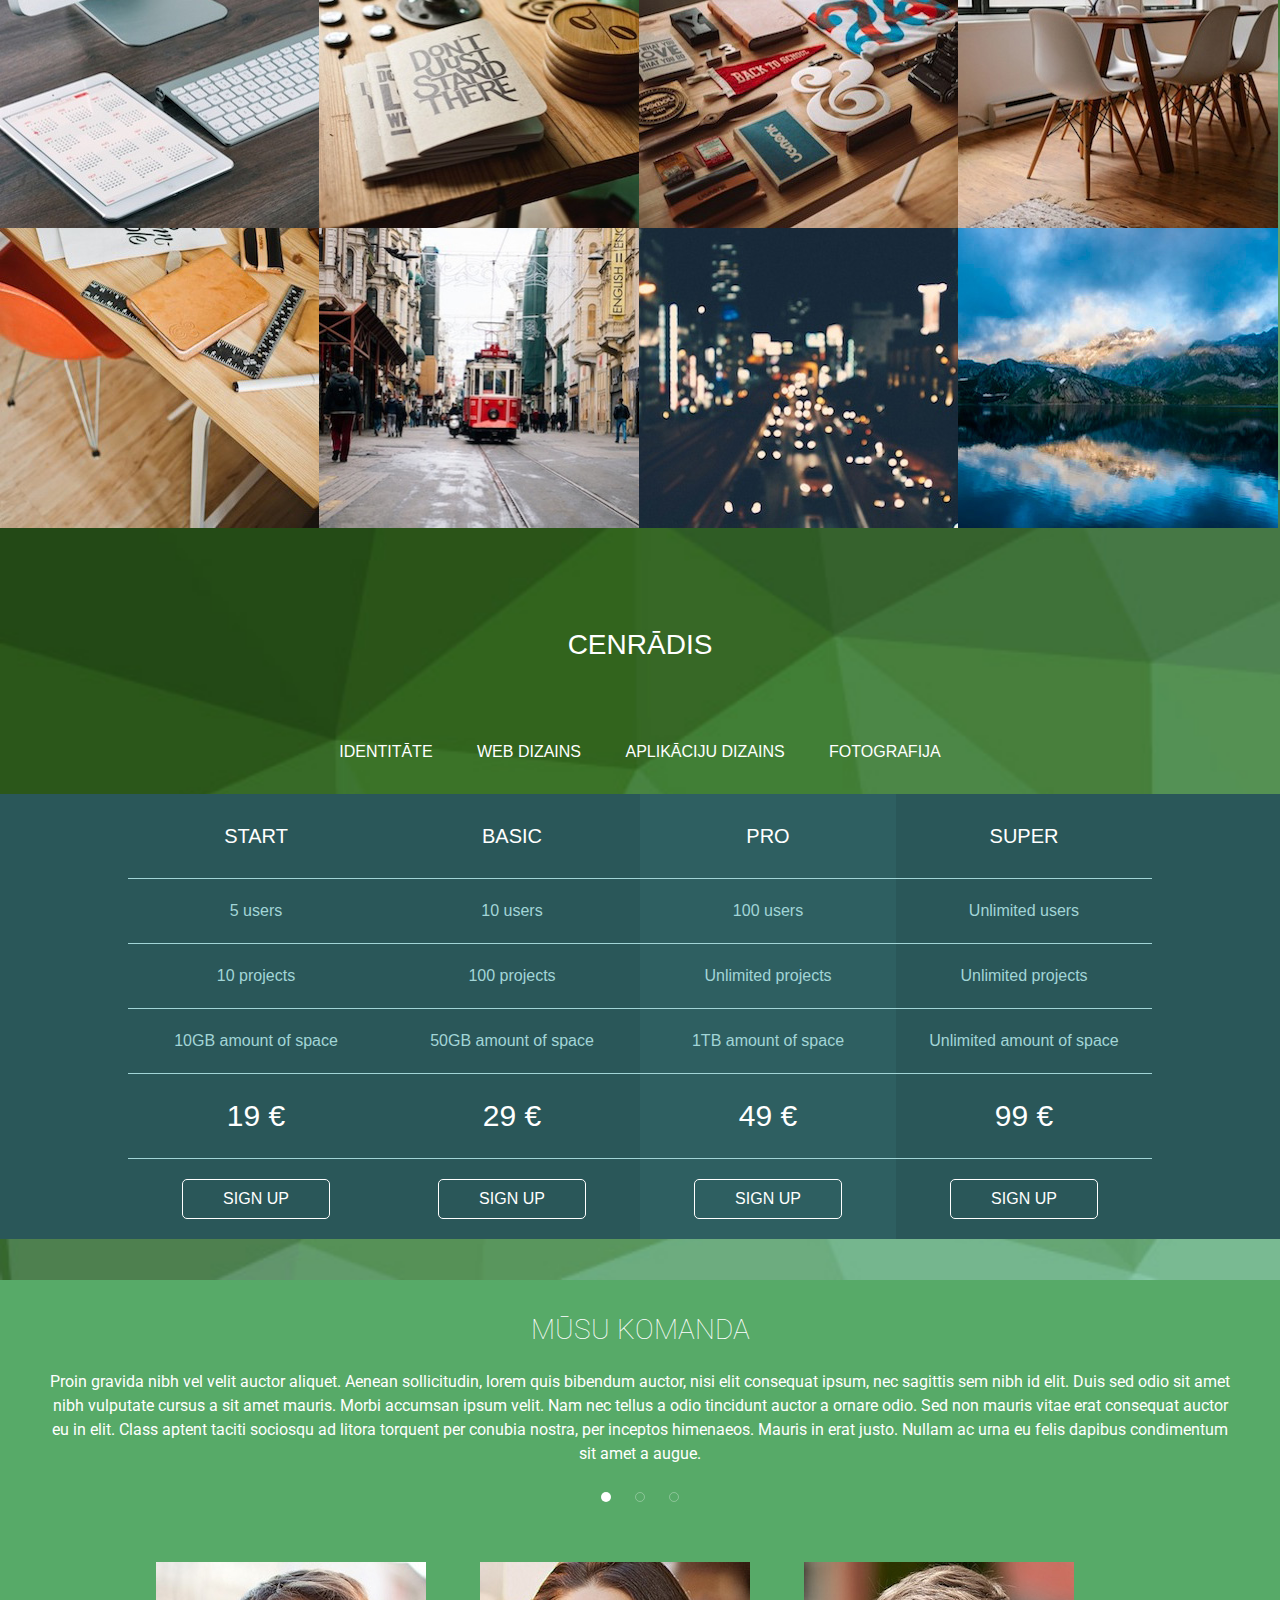
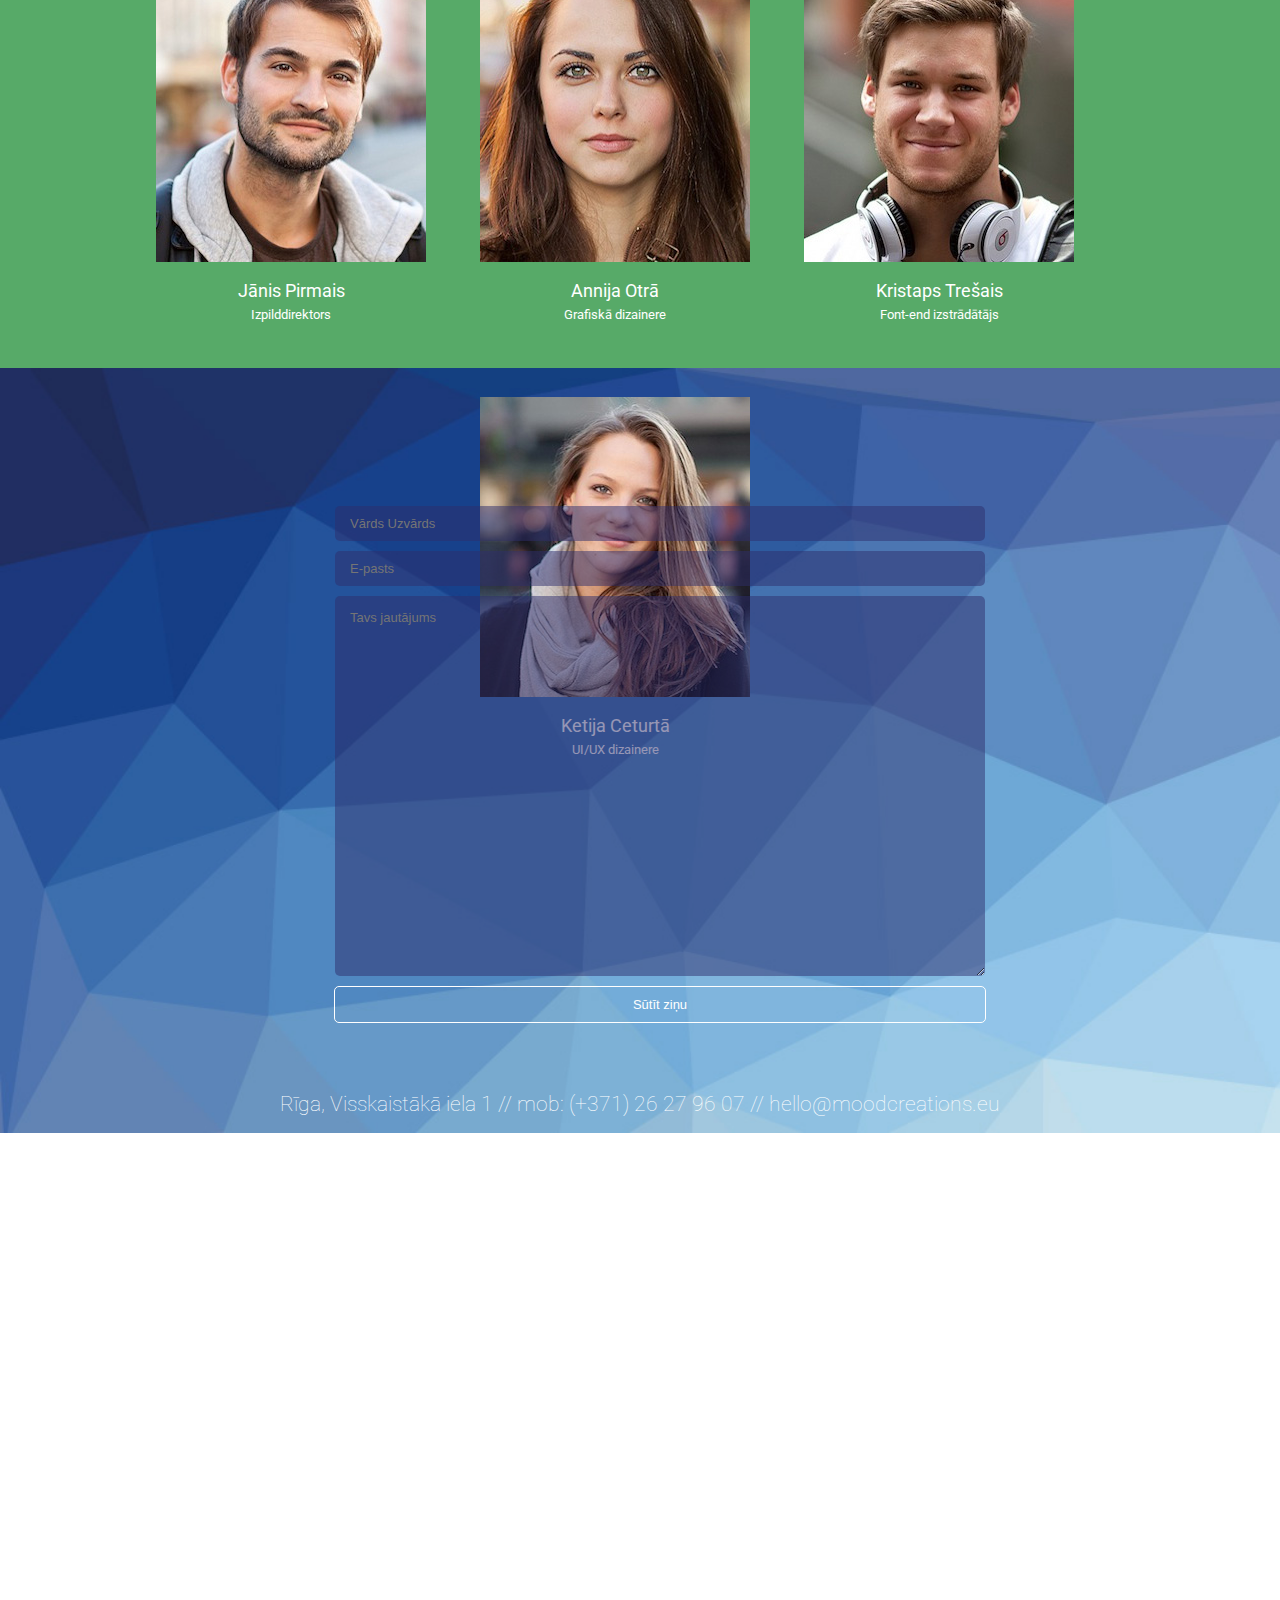
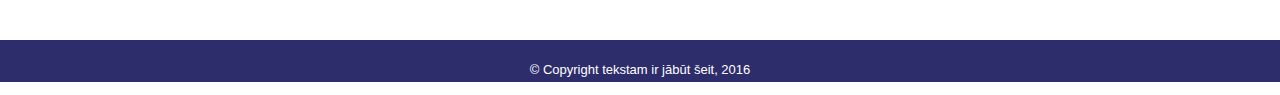
==== commit f33f3209: "up" ====
--- a/index.html
+++ b/index.html
@@ -212,22 +212,7 @@
       <th>Super</th>
     </tr>
   </thead>
-  <tfoot>
-    <tr>
-      <td>
-        <button type="button">Sign up</button>
-      </td>
-      <td>
-        <button type="button">Sign up</button>
-      </td>
-      <td class="highlighted">
-        <button type="button">Sign up</button>
-      </td>
-      <td>
-        <button type="button">Sign up</button>
-      </td>
-    </tr>
-  </tfoot>
+
   <tbody>
     <tr>
       <td>5 users</td>
@@ -248,13 +233,29 @@
       <td class="highlighted">1TB amount of space</td>
       <td>Unlimited amount of space</td>
     </tr>
-    <tr>
+    <tr class="cost-table-prices">
       <td> 19 &euro; </td>
       <td> 29 &euro; </td>
       <td class="highlighted"> 49 &euro;</td>
       <td> 99 &euro;</td>
     </tr>
   </tbody>
+  <tfoot>
+    <tr>
+      <td>
+        <button type="button">Sign up</button>
+      </td>
+      <td>
+        <button type="button">Sign up</button>
+      </td>
+      <td class="highlighted">
+        <button type="button">Sign up</button>
+      </td>
+      <td>
+        <button type="button">Sign up</button>
+      </td>
+    </tr>
+  </tfoot>
 </table>
 </div>
 </div>
--- a/main.css
+++ b/main.css
@@ -96,6 +96,7 @@
   text-align: center;
   color: #fff;
 	padding: 90px 200px 30px 200px;
+	height: 500px;
 }
 .hero a {
   text-decoration: none;
@@ -144,11 +145,13 @@
   text-align: center;
   font-family: "Myriad Pro", sans-serif;
 	position: relative;
+	height: 500px;
 }
 
 .services h3 {
 		font-size: 28px;
 		font-weight: lighter;
+		padding:30px 0px 30px 0px;
 }
 
 .allservices {
@@ -180,6 +183,7 @@
   background-size: cover;
   text-align: center;
   color: #fff;
+	height: 890px;
 }
 
 		.our-work-text h3{
@@ -274,7 +278,8 @@
 		position: absolute;
 		background-color: rgba(87,170,104,.7);
 		width: 100%;
-		height: 290px;
+		height: 286px;
+		margin-top: -1px;
 		visibility: hidden;
 	}
 
@@ -299,15 +304,34 @@
 	text-align: center;
 	background-size: cover;
 	padding-top: 10px;
+	height: 780px;
+
+}
+.cost h2 {
+	padding: 110px 0px 60px 0px;
+	font-size: 28px;
+	font-weight: lighter;
+}
+.cost-nav {
+	padding-bottom: 30px;
 }
 .cost-nav a{
 	text-decoration: none;
 	padding: 0px 20px 0px 20px;
 	color: #fff;
 }
+.cost-nav a:hover{
+ border:2px solid #fff;
+ -webkit-border-radius: 5px;
+ -moz-border-radius: 5px;
+ border-radius: 5px;
+    padding: 5px;
+}
+
 
 .price-table-container {
   background-color: #2a5759;
+
 }
 .price-table {
   margin: 0 auto;
@@ -316,7 +340,7 @@
 }
 .price-table td,
 .price-table th {
-  border-top: 1px solid #437c7e;
+  border-bottom: 1px solid #a2d5d7;
   vertical-align: middle;
   width: 25%;
   color: #fff;
@@ -324,13 +348,46 @@
 }
 .price-table th {
   text-transform: uppercase;
-}
-
-
+	padding: 30px 0px 30px 0px;
+	font-size: 20px;
+	font-weight: normal;
+}
+.price-table td{
+	padding: 20px 0px 20px 0px;
+	font-weight: lighter;
+	font-size: 16px;
+	color: #a2d5d7;
+}
 .highlighted {
-   background: rgba(0, 0, 0, .5)
-}
-
+   background: rgba(49, 103, 105, .5)
+}
+
+.cost-table-prices td{
+    font-size: 30px;
+    font-weight: normal;
+    color: #fff;
+    padding: 30px 0px 30px 0px;
+}
+.price-table tfoot td {
+	border: 0px;
+}
+.cost-table-price td {
+	font-size: 25px;
+	font-weight: normal;
+}
+.price-table button {
+	background: none;
+	border:1px solid #fff;
+	-webkit-border-radius: 5px;
+	-moz-border-radius: 5px;
+	border-radius: 5px;
+	padding: 10px 40px 10px 40px;
+	color: #fff;
+	text-transform: uppercase;
+}
+.price-table button:hover {
+	background-color: rgba(71, 133, 135, 0.5);
+}
 
 
 	/* =================================
@@ -344,6 +401,7 @@
   color: #fff;
 	padding: 10px 0px 28px 0px;
   font-family: "Roboto",sans-serif;
+	height: 650px;
 }
 
 .ourteam h3{
@@ -425,6 +483,7 @@
 font-family: "Roboto",sans-serif;
 padding-bottom: 5px;
 padding-top: 10px;
+height: 750px;
 }
 
 .contact h3 {
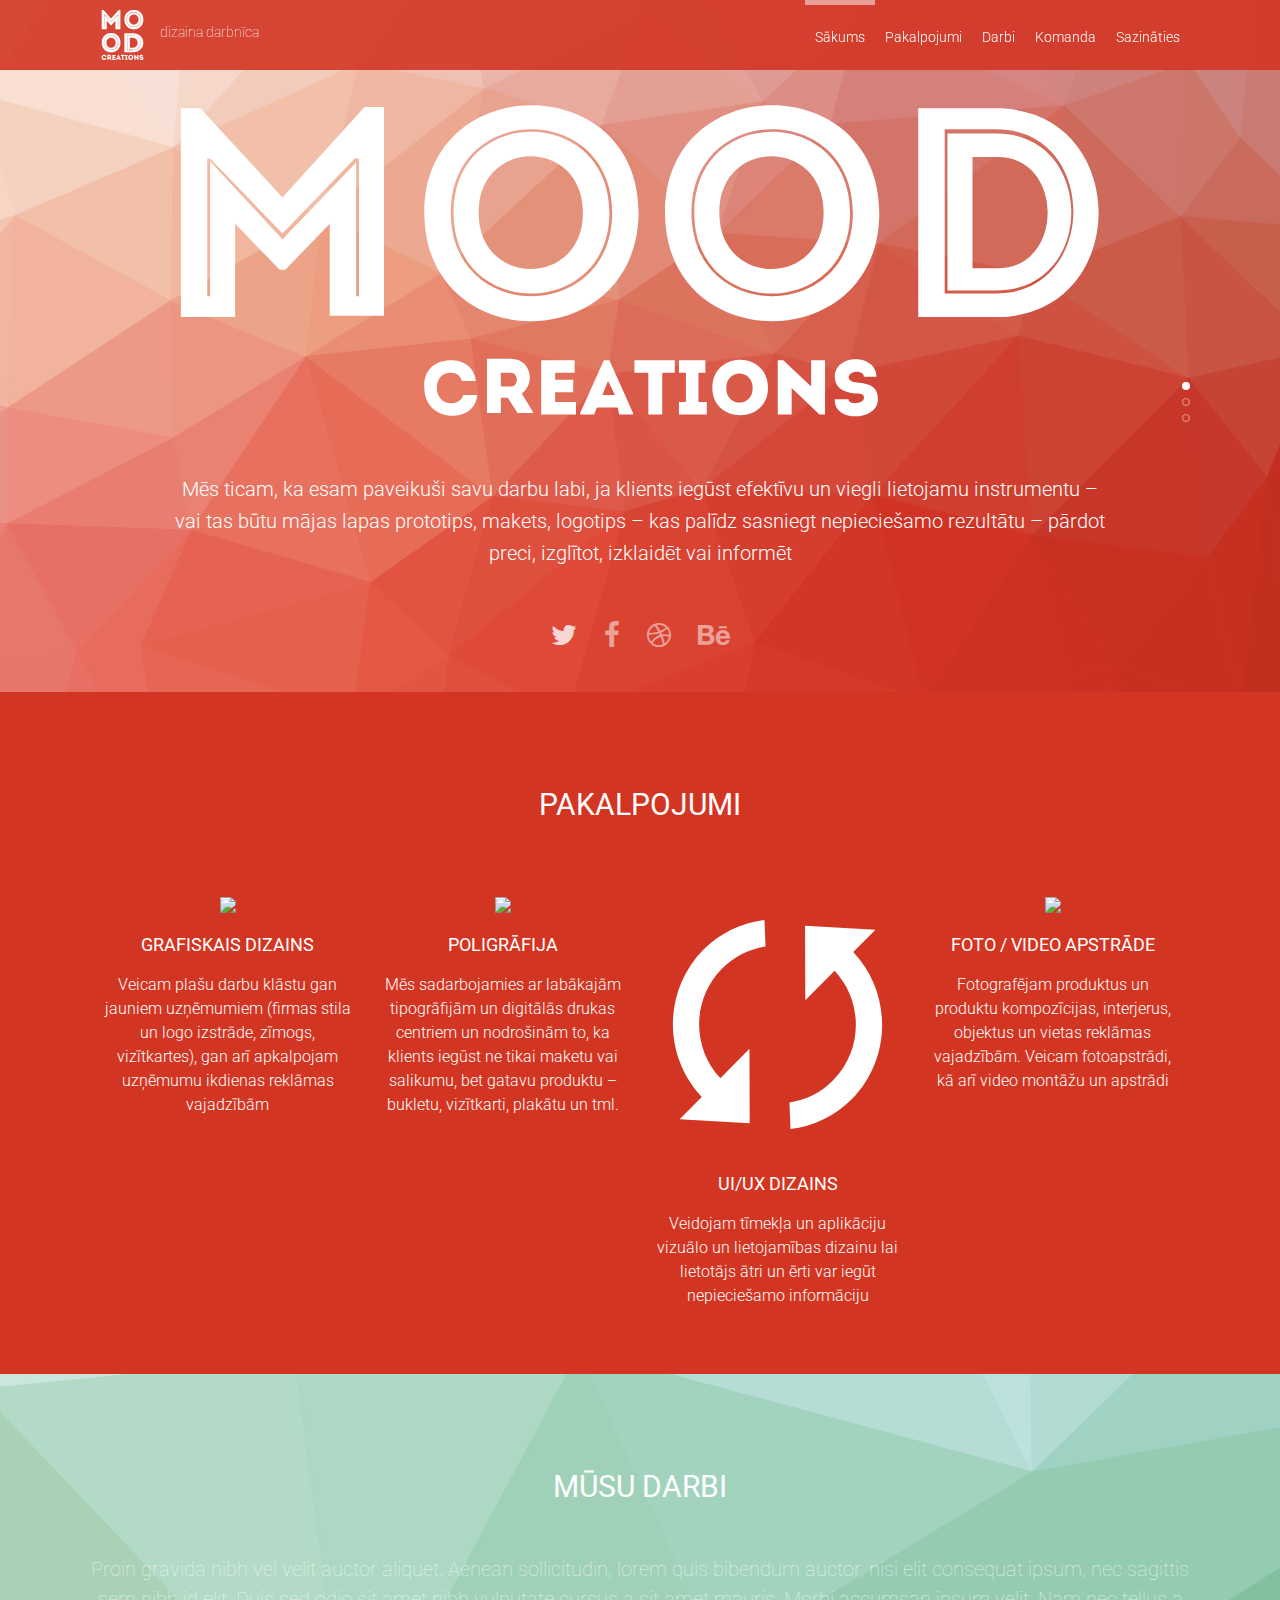
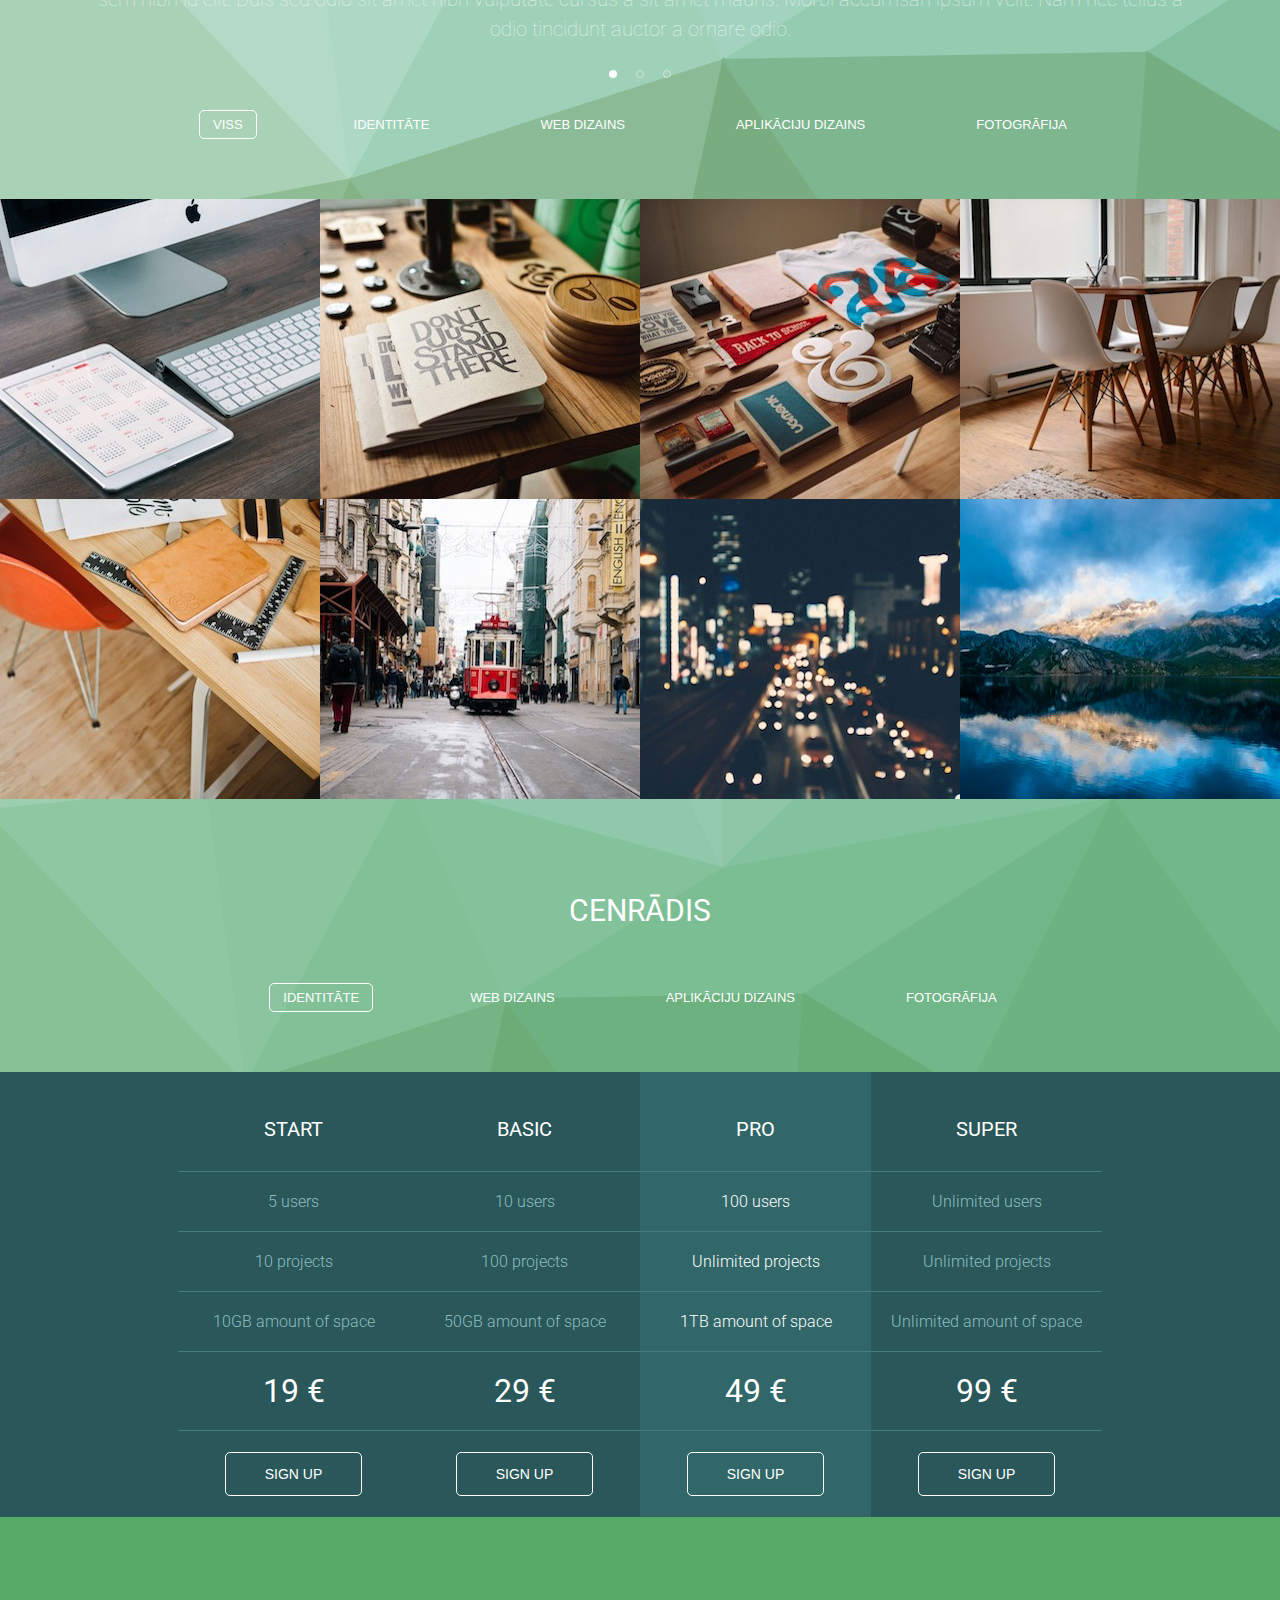
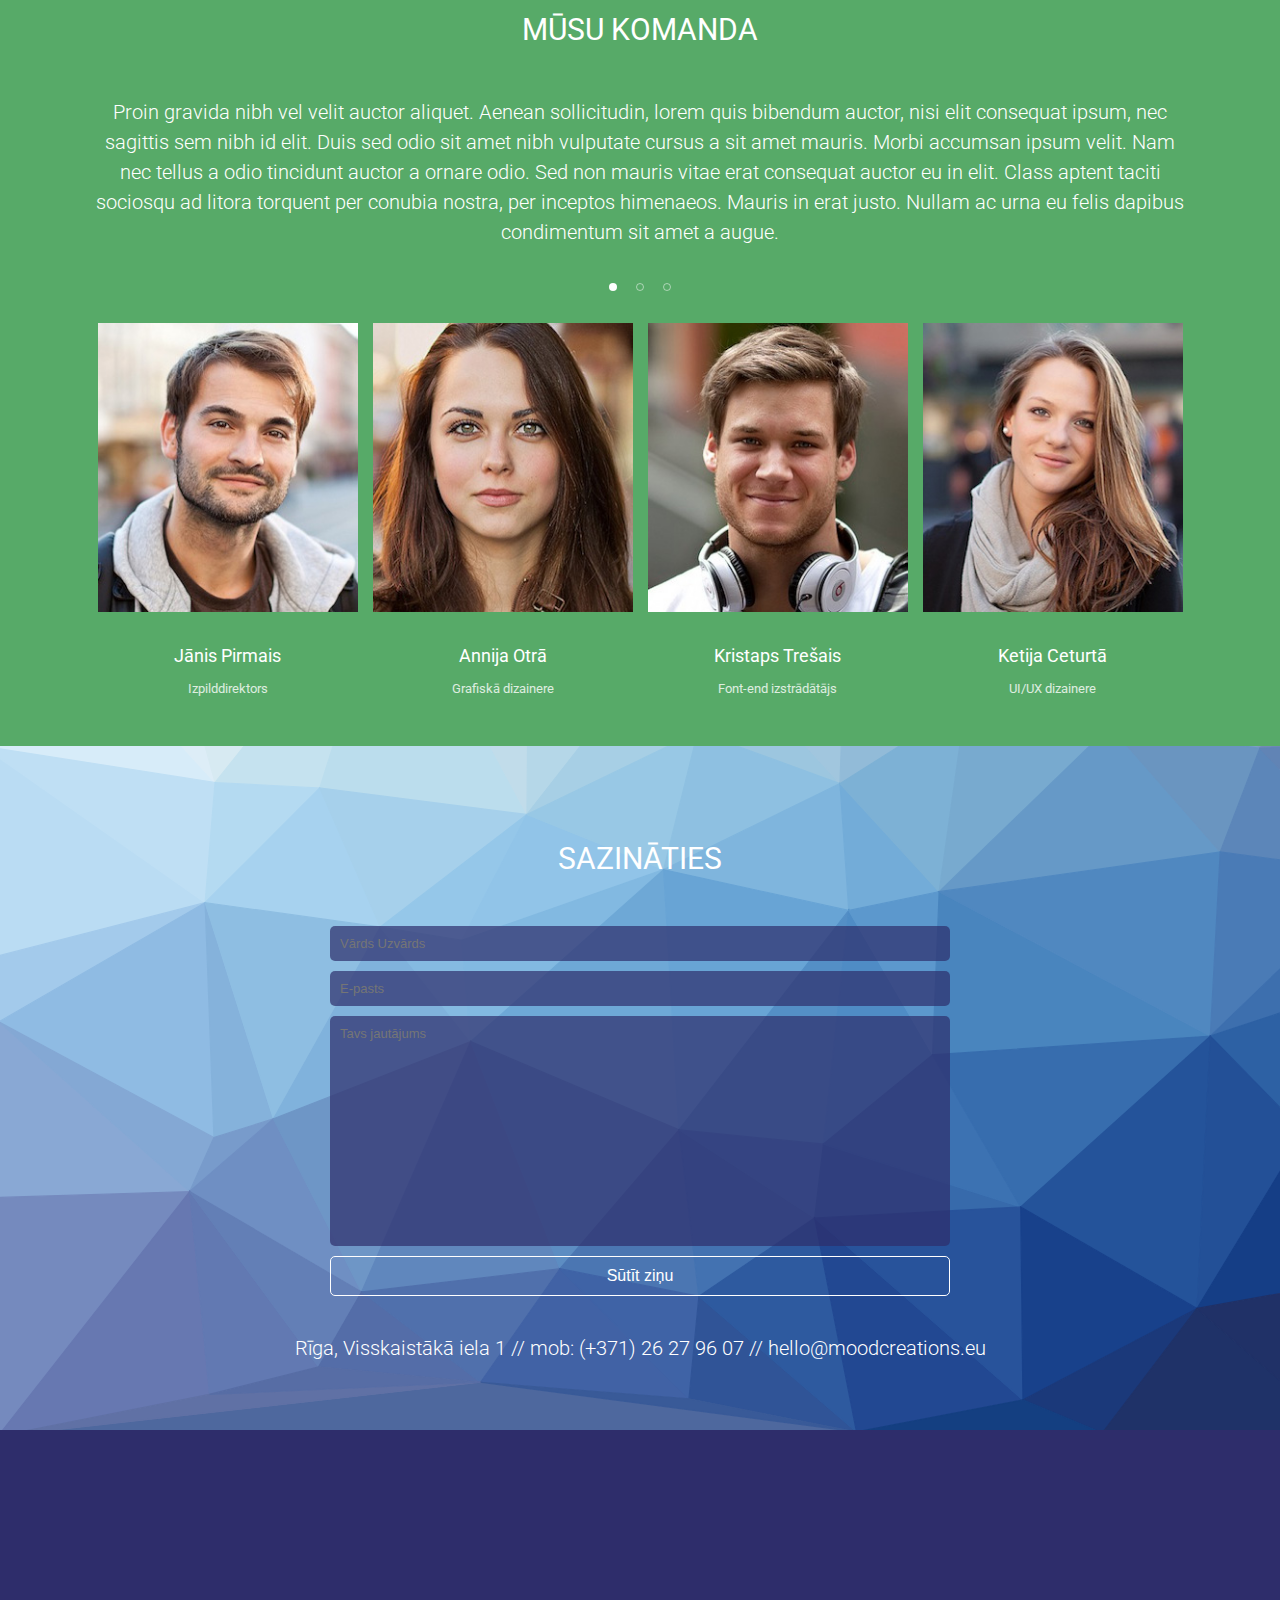
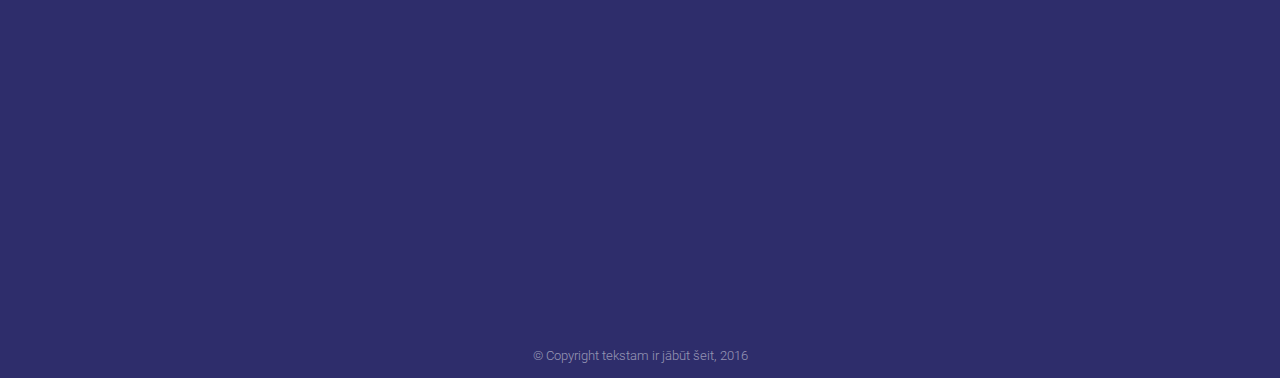
==== commit 90252dbc: "finished" ====
--- a/index.html
+++ b/index.html
@@ -1,391 +1,418 @@
 <!DOCTYPE html>
 <html>
-    <head>
-        <meta charset="utf-8">
-        <title>MOOD</title>
-        <link rel="stylesheet" href="normalize.css">
-        <link href="https://fonts.googleapis.com/css?family=Roboto" rel="stylesheet">
-        <link rel="stylesheet" href="font-awesome-4.6.3/css/font-awesome.min.css">
-        <link rel="stylesheet" href="main.css">
-    </head>
-
-  <body>
-
-  <header class="main-header" >
-
-      <img class="logo" src="images/minilogo.svg" width="50" height="59">
-      <h1 class="name"> dizaina darbnīca </h1>
-    <ul class="main-nav">
-      <li>  <a href="#hero-nav"> Sākums </a> </li>
-      <li>  <a href="#services-nav"> Pakalpojumi </a> </li>
-      <li>  <a href="#our-work-nav"> Darbi </a> </li>
-      <li>  <a href="#ourteam-nav"> Komanda </a> </li>
-      <li>  <a href="#contact-nav"> Sazināties </a> </li>
-    </ul>
+
+<head>
+    <meta charset="utf-8">
+    <title>MOOD</title>
+    <link rel="stylesheet" href="normalize.css">
+    <link href="https://fonts.googleapis.com/css?family=Roboto" rel="stylesheet">
+    <link rel="stylesheet" href="font-awesome-4.6.3/css/font-awesome.min.css">
+    <link rel="stylesheet" href="main.css">
+</head>
+
+<body id="main-page">
+
+    <header class="header">
+        <div class="container">
+
+            <img class="header-logo" src="images/minilogo.svg" width="50" height="59">
+            <h1 class="header-logo-text"> dizaina darbnīca </h1>
+
+            <nav class="header-nav">
+                <a class="header-nav-link active" href="#main-page"> Sākums </a>
+                <a class="header-nav-link" href="#services"> Pakalpojumi </a>
+                <a class="header-nav-link" href="#ourwork"> Darbi </a>
+                <a class="header-nav-link" href="#ourteam"> Komanda </a>
+                <a class="header-nav-link" href="#contact"> Sazināties </a>
+            </nav>
+        </div>
 
     </header>
 
-
-<div class="container">
-
-  <div class="hero">
-    <div class="hero-nav"></div>
-
-      <img src="images/main-logo.svg" width="930" height="320">
-
-      <div class="hero-nav">
-                    <button class= "hero-button active"></button><br>
-                    <button class= "hero-button"></button><br>
-                    <button class= "hero-button"></button>
-                </div>
-
-      <p>Mēs ticam, ka esam paveikuši savu darbu labi, ja klients iegūst efektīvu un viegli lietojamu instrumentu – vai tas būtu mājas lapas prototips, makets, logotips – kas palīdz sasniegt nepieciešamo rezultātu – pārdot preci, izglītot, izklaidēt vai informēt</p>
-
-          <a href="http://twitter.com/">
-          <i class="fa fa-twitter fa-2x" style="color: #f9dbd6";></i> </a>
-          <a href="http://facebook.com/">
-          <i class="fa fa-facebook fa-2x" style="color: #ee9e92";></i> </a>
-          <a href="https://dribbble.com/">
-          <i class="fa fa-dribbble fa-2x" style="color: #ee9e92";></i> </a>
-          <a href="https://www.behance.net/">
-          <i class="fa fa-behance fa-2x" style="color: #ee9e92";></i> </a>
-<div class="services-nav"></div>
-
-</div>
-
-<div class="services">
-  <h3>PAKALPOJUMI </h3>
-      <div class="allservices clearfix">
-          <div class="graphic-design">
-          <img src="images/brush.svg" width="130" height="120">
-          <p>GRAFISKAIS DIZAINS </p>
-          <p>Veicam plašu darbu klāstu gan jauniem uzņēmumiem (firmas stila un logo izstrāde, zīmogs, vizītkartes), gan arī apkalpojam uzņēmumu ikdienas reklāmas vajadzībām </p>
-        </div>
-        <div class="poligraphy">
-          <img src="images/eye.svg" width="130" height="120">
-          <p>POLIGRĀFIJA</p>
-          <p>Mēs sadarbojamies ar labākajām tipogrāfijām un digitālās drukas centriem un nodrošinām to, ka klients iegūst ne tikai maketu vai salikumu, bet gatavu produktu – bukletu, vizītkarti, plakātu un tml.</p>
-        </div>
-        <div class="uiux-design">
-          <img src="images/UiUx.svg" width="130" height="120">
-          <p>UI/UX DIZAINS </p>
-          <p>Veidojam tīmekļa un aplikāciju vizuālo un lietojamības dizainu lai lietotājs ātri un ērti var iegūt nepieciešamo informāciju</p>
-        </div>
-        <div class="video-editing">
-          <img src="images/camera.svg" width="130" height="120">
-          <p>FOTO / VIDEO APSTRĀDE</p>
-          <P> Fotografējam produktus un produktu kompozīcijas, interjerus, objektus un vietas reklāmas vajadzībām. Veicam fotoapstrādi, kā arī video montāžu un apstrādi</p>
-        </div>
+    <!-- HERO -->
+    <section class="hero clearfix">
+        <div class="container clearfix">
+            <div class="hero-content">
+                <img class="hero-img" src="images/main-logo.svg" width="930" height="320">
+                <div class="hero-text">Mēs ticam, ka esam paveikuši savu darbu labi, ja klients iegūst efektīvu un viegli lietojamu instrumentu – vai tas būtu mājas lapas prototips, makets, logotips – kas palīdz sasniegt nepieciešamo rezultātu – pārdot preci, izglītot, izklaidēt
+                    vai informēt
+                </div>
+                <div class="hero-soc-nav">
+                    <a class="hero-soc-link active" href="http://twitter.com/">
+                        <i class="fa fa-twitter"></i> </a>
+                    <a class="hero-soc-link" href="http://facebook.com/">
+                        <i class="fa fa-facebook"></i> </a>
+                    <a class="hero-soc-link" href="https://dribbble.com/">
+                        <i class="fa fa-dribbble"></i> </a>
+                    <a class="hero-soc-link" href="https://www.behance.net/">
+                        <i class="fa fa-behance"></i> </a>
+                </div>
+            </div>
+            <nav class="hero-page-nav">
+                <button class="hero-btn active"></button><br>
+                <button class="hero-btn"></button><br>
+                <button class="hero-btn"></button>
+            </nav>
+        </div>
+    </section>
+
+    <!-- SERVICES -->
+    <section class="services clearfix">
+        <div id="services" style="position: absolute; top: -70px"></div>
+
+        <div class="container clearfix">
+            <h2 class="services-main-title">Pakalpojumi</h2>
+
+            <div class="services-list">
+                <img class="sevices-icon" src="images/brush.svg">
+                <h3 class="service-name">GRAFISKAIS DIZAINS </h3>
+                <p class="services-text">Veicam plašu darbu klāstu gan jauniem uzņēmumiem (firmas stila un logo izstrāde, zīmogs, vizītkartes), gan arī apkalpojam uzņēmumu ikdienas reklāmas vajadzībām </p>
+            </div>
+
+            <div class="services-list">
+                <img class="sevices-icon" src="images/eye.svg">
+                <h3 class="service-name">POLIGRĀFIJA</h3>
+                <p class="services-text">Mēs sadarbojamies ar labākajām tipogrāfijām un digitālās drukas centriem un nodrošinām to, ka klients iegūst ne tikai maketu vai salikumu, bet gatavu produktu – bukletu, vizītkarti, plakātu un tml.</p>
+            </div>
+
+            <div class="services-list">
+                <img class="sevices-icon" src="images/UiUx.svg">
+                <h3 class="service-name">UI/UX DIZAINS </h3>
+                <p class="services-text">Veidojam tīmekļa un aplikāciju vizuālo un lietojamības dizainu lai lietotājs ātri un ērti var iegūt nepieciešamo informāciju</p>
+            </div>
+
+            <div class="services-list">
+                <img class="sevices-icon" src="images/camera.svg">
+                <h3 class="service-name">FOTO / VIDEO APSTRĀDE</h3>
+                <P class="services-text"> Fotografējam produktus un produktu kompozīcijas, interjerus, objektus un vietas reklāmas vajadzībām. Veicam fotoapstrādi, kā arī video montāžu un apstrādi</p>
+            </div>
+        </div>
+    </section>
+
+
+
+    <!-- OUR-WORK -->
+    <section class="ourwork clearfix">
+        <div id="ourwork" style="position: absolute; top: -70px"></div>
+
+        <div class="container clearfix">
+            <h2 class="ourwork-title">MŪSU DARBI</h2>
+            <p class="ourwork-text">Proin gravida nibh vel velit auctor aliquet. Aenean sollicitudin, lorem quis bibendum auctor, nisi elit consequat ipsum, nec sagittis sem nibh id elit. Duis sed odio sit amet nibh vulputate cursus a sit amet mauris. Morbi accumsan ipsum velit.
+                Nam nec tellus a odio tincidunt auctor a ornare odio.</p>
+
+
+            <nav class="ourwork-page-btn">
+                <button class="ourwork-nav-btn active"></button>
+                <button class="ourwork-nav-btn"></button>
+                <button class="ourwork-nav-btn"></button>
+            </nav>
+
+            <nav class="ourwork-nav">
+                <button class="ourwork-nav-link active">Viss</button>
+                <button class="ourwork-nav-link">Identitāte</button>
+                <button class="ourwork-nav-link">Web dizains</button>
+                <button class="ourwork-nav-link">Aplikāciju dizains</button>
+                <button class="ourwork-nav-link">Fotogrāfija</button>
+            </nav>
+        </div>
+
+        <div class="ourwork-gallery">
+            <a class="ourwork-link" href="">
+                <img class="ourwork-picture" src="images/photo-02.jpg">
+                <div class="ourwork-gallery-hover">
+                    <img class="ourwork-gallery-icon" src="images/ellipse.png">
+                    <div class="ourwork-gallery-title">Proin gravida nibh vel velit</div>
+                    <div class="ourwork-gallery-text">Fotogrāfija</div>
+                </div>
+            </a>
+        </div>
+
+        <div class="ourwork-gallery">
+            <a class="ourwork-link" href="">
+                <img class="ourwork-picture" src="images/photo-03.jpg">
+                <div class="ourwork-gallery-hover">
+                    <img class="ourwork-gallery-icon" src="images/ellipse.png">
+                    <div class="ourwork-gallery-title">Proin gravida nibh vel velit</div>
+                    <div class="ourwork-gallery-text">Fotogrāfija</div>
+                </div>
+            </a>
+        </div>
+
+        <div class="ourwork-gallery">
+            <a class="ourwork-link" href="">
+                <img class="ourwork-picture" src="images/photo-04.jpg">
+                <div class="ourwork-gallery-hover">
+                    <img class="ourwork-gallery-icon" src="images/ellipse.png">
+                    <div class="ourwork-gallery-title">Proin gravida nibh vel velit</div>
+                    <div class="ourwork-gallery-text">Fotogrāfija</div>
+                </div>
+            </a>
+        </div>
+
+        <div class="ourwork-gallery">
+            <a class="ourwork-link" href="">
+                <img class="ourwork-picture" src="images/photo-05.jpg">
+                <div class="ourwork-gallery-hover">
+                    <img class="ourwork-gallery-icon" src="images/ellipse.png">
+                    <div class="ourwork-gallery-title">Proin gravida nibh vel velit</div>
+                    <div class="ourwork-gallery-text">Fotogrāfija</div>
+                </div>
+            </a>
+        </div>
+
+        <div class="ourwork-gallery">
+            <a class="ourwork-link" href="">
+                <img class="ourwork-picture" src="images/photo-06.jpg">
+                <div class="ourwork-gallery-hover">
+                    <img class="ourwork-gallery-icon" src="images/ellipse.png">
+                    <div class="ourwork-gallery-title">Proin gravida nibh vel velit</div>
+                    <div class="ourwork-gallery-text">Fotogrāfija</div>
+                </div>
+            </a>
+        </div>
+
+        <div class="ourwork-gallery">
+            <a class="ourwork-link" href="">
+                <img class="ourwork-picture" src="images/photo-01.jpg">
+                <div class="ourwork-gallery-hover">
+                    <img class="ourwork-gallery-icon" src="images/ellipse.png">
+                    <div class="ourwork-gallery-title">Proin gravida nibh vel velit</div>
+                    <div class="ourwork-gallery-text">Fotogrāfija</div>
+                </div>
+            </a>
+        </div>
+
+        <div class="ourwork-gallery">
+            <a class="ourwork-link" href="">
+                <img class="ourwork-picture" src="images/photo-07.jpg">
+                <div class="ourwork-gallery-hover">
+                    <img class="ourwork-gallery-icon" src="images/ellipse.png">
+                    <div class="ourwork-gallery-title">Proin gravida nibh vel velit</div>
+                    <div class="ourwork-gallery-text">Fotogrāfija</div>
+                </div>
+            </a>
+        </div>
+
+        <div class="ourwork-gallery">
+            <a class="ourwork-link" href="">
+                <img class="ourwork-picture" src="images/photo-08.jpg">
+                <div class="ourwork-gallery-hover">
+                    <img class="ourwork-gallery-icon" src="images/ellipse.png">
+                    <div class="ourwork-gallery-title">Proin gravida nibh vel velit</div>
+                    <div class="ourwork-gallery-text">Fotogrāfija</div>
+                </div>
+            </a>
+        </div>
+    </section>
+
+
+
+    <!-- COST TABLE -->
+    <section class="cost clearfix">
+        <div class="overlay">
+            <div class="container clearfix">
+                <h2 class="cost-title"> Cenrādis</h2>
+
+                <nav class="ourwork-nav">
+                    <button class="ourwork-nav-link active">Identitāte</button>
+                    <button class="ourwork-nav-link">Web dizains</button>
+                    <button class="ourwork-nav-link">Aplikāciju dizains</button>
+                    <button class="ourwork-nav-link">Fotogrāfija</button>
+                </nav>
+            </div>
+
+            <div class="cost-table-container">
+                <table class="cost-table">
+                    <thead>
+                        <tr class="cost-table-title">
+                            <th>Start</th>
+                            <th>Basic</th>
+                            <th class="highlighted">Pro</th>
+                            <th>Super</th>
+                        </tr>
+                    </thead>
+
+                    <tbody>
+                        <tr class="cost-table-row">
+                            <td>5 users</td>
+                            <td>10 users
+                            </td>
+                            <td class="highlighted">100 users</td>
+                            <td>Unlimited users</td>
+                        </tr>
+                        <tr class="cost-table-row">
+                            <td>10 projects</td>
+                            <td>100 projects</td>
+                            <td class="highlighted">Unlimited projects</td>
+                            <td>Unlimited projects</td>
+                        </tr>
+                        <tr class="cost-table-row">
+                            <td>10GB amount of space</td>
+                            <td>50GB amount of space</td>
+                            <td class="highlighted">1TB amount of space</td>
+                            <td>Unlimited amount of space</td>
+                        </tr>
+                        <tr class="cost-table-row cost-table-prices">
+                            <td> 19 &euro; </td>
+                            <td> 29 &euro; </td>
+                            <td class="highlighted"> 49 &euro;</td>
+                            <td> 99 &euro;</td>
+                        </tr>
+                    </tbody>
+                    <tfoot>
+                        <tr>
+                            <td>
+                                <button class="cost-table-btn">Sign up</button>
+                            </td>
+                            <td>
+                                <button class="cost-table-btn">Sign up</button>
+                            </td>
+                            <td class="highlighted">
+                                <button class="cost-table-btn">Sign up</button>
+                            </td>
+                            <td>
+                                <button class="cost-table-btn">Sign up</button>
+                            </td>
+                        </tr>
+                    </tfoot>
+                </table>
+            </div>
+        </div>
+    </section>
+
+
+    <!-- OURTEAM -->
+    <section class="ourteam clearfix">
+        <div id="ourteam" style="position: absolute; top: -70px"></div>
+
+        <div class="container clearfix">
+            <h2 class="ourteam-title"> Mūsu komanda </h2>
+            <p class="ourteam-text"> Proin gravida nibh vel velit auctor aliquet. Aenean sollicitudin, lorem quis bibendum auctor, nisi elit consequat ipsum, nec sagittis sem nibh id elit. Duis sed odio sit amet nibh vulputate cursus a sit amet mauris. Morbi accumsan ipsum velit.
+                Nam nec tellus a odio tincidunt auctor a ornare odio. Sed non mauris vitae erat consequat auctor eu in elit. Class aptent taciti sociosqu ad litora torquent per conubia nostra, per inceptos himenaeos. Mauris in erat justo. Nullam ac urna
+                eu felis dapibus condimentum sit amet a augue.</p>
+
+            <nav class="ourteam-nav-btn">
+                <button class="ourteam-btn active"></button>
+                <button class="ourteam-btn"></button>
+                <button class="ourteam-btn"></button>
+            </nav>
+
+            <div class="ourteam-people">
+                <div class="ourteam-people-info">
+                    <img class="ourteam-people-photo" src="images/01.jpg">
+                    <div class="ourteam-people-hover">
+                        <div class="ourteam-people-title">Proin gravida nibh vel velit auctor aliquet</div>
+                        <p class="ourteam-people-text">Aenean sollicitudin, lorem quis bibendum auctor, nisi elit consequat ipsum, nec sagittis sem nibh id elit</p>
+                        <nav class="ourteam-media-icons">
+                            <a class="ourteam-media-icons-link" href="http://twitter.com/">
+                                <i class="fa fa-twitter" ;></i> </a>
+                            <a class="ourteam-media-icons-link" href="http://facebook.com/">
+                                <i class="fa fa-facebook-f" ;></i> </a>
+                            <a class="ourteam-media-icons-link" href="https://dribbble.com/">
+                                <i class="fa fa-dribbble" ;></i> </a>
+                        </nav>
+                    </div>
+                </div>
+                <div class="ourteam-people-name">Jānis Pirmais</div>
+                <div class="ourteam-people-ocupation">Izpilddirektors</div>
+            </div>
+
+            <div class="ourteam-people">
+                <div class="ourteam-people-info">
+                    <img class="ourteam-people-photo" src="images/02.jpg">
+                    <div class="ourteam-people-hover">
+                        <div class="ourteam-people-title">Proin gravida nibh vel velit auctor aliquet</div>
+                        <p class="ourteam-people-text">Aenean sollicitudin, lorem quis bibendum auctor, nisi elit consequat ipsum, nec sagittis sem nibh id elit</p>
+                        <nav class="ourteam-media-icons">
+                            <a class="ourteam-media-icons-link" href="http://twitter.com/">
+                                <i class="fa fa-twitter" ;></i> </a>
+                            <a class="ourteam-media-icons-link" href="http://facebook.com/">
+                                <i class="fa fa-facebook-f" ;></i> </a>
+                            <a class="ourteam-media-icons-link" href="https://dribbble.com/">
+                                <i class="fa fa-dribbble" ;></i> </a>
+                        </nav>
+                    </div>
+                </div>
+                <div class="ourteam-people-name">Annija Otrā</div>
+                <div class="ourteam-people-ocupation">Grafiskā dizainere</div>
+            </div>
+
+
+            <div class="ourteam-people">
+                <div class="ourteam-people-info">
+                    <img class="ourteam-people-photo" src="images/03.jpg">
+                    <div class="ourteam-people-hover">
+                        <div class="ourteam-people-title">Proin gravida nibh vel velit auctor aliquet</div>
+                        <p class="ourteam-people-text">Aenean sollicitudin, lorem quis bibendum auctor, nisi elit consequat ipsum, nec sagittis sem nibh id elit</p>
+                        <nav class="ourteam-media-icons">
+                            <a class="ourteam-media-icons-link" href="http://twitter.com/">
+                                <i class="fa fa-twitter" ;></i> </a>
+                            <a class="ourteam-media-icons-link" href="http://facebook.com/">
+                                <i class="fa fa-facebook-f" ;></i> </a>
+                            <a class="ourteam-media-icons-link" href="https://dribbble.com/">
+                                <i class="fa fa-dribbble" ;></i> </a>
+                        </nav>
+                    </div>
+                </div>
+                <div class="ourteam-people-name">Kristaps Trešais</div>
+                <div class="ourteam-people-ocupation">Font-end izstrādātājs</div>
+            </div>
+
+
+            <div class="ourteam-people">
+                <div class="ourteam-people-info">
+                    <img class="ourteam-people-photo" src="images/04.jpg">
+                    <div class="ourteam-people-hover">
+                        <div class="ourteam-people-title">Proin gravida nibh vel velit auctor aliquet</div>
+                        <p class="ourteam-people-text">Aenean sollicitudin, lorem quis bibendum auctor, nisi elit consequat ipsum, nec sagittis sem nibh id elit</p>
+                        <nav class="ourteam-media-icons">
+                            <a class="ourteam-media-icons-link" href="http://twitter.com/">
+                                <i class="fa fa-twitter" ;></i> </a>
+                            <a class="ourteam-media-icons-link" href="http://facebook.com/">
+                                <i class="fa fa-facebook-f" ;></i> </a>
+                            <a class="ourteam-media-icons-link" href="https://dribbble.com/">
+                                <i class="fa fa-dribbble" ;></i> </a>
+                        </nav>
+                    </div>
+                </div>
+                <div class="ourteam-people-name">Ketija Ceturtā</div>
+                <div class="ourteam-people-ocupation">UI/UX dizainere</div>
+            </div>
+        </div>
+    </section>
+
+
+    <!-- CONTACT -->
+
+    <section class="contact clearfix">
+        <div id="contact" style="position: absolute; top: -70px"></div>
+        <div class="container clearfix">
+            <h2 class="contact-title"> Sazināties </h2>
+            <div class="contact-form-container">
+                <form class="contact-form">
+                    <input class="contact-name" type="text" placeholder="Vārds Uzvārds">
+                    <input class="contact-email" type="text" placeholder="E-pasts">
+                    <textarea class="contact-question" placeholder="Tavs jautājums"></textarea>
+                    <button class="contact-submit-btn" type="submit" value="Sūtīt ziņu">Sūtīt ziņu</button>
+                </form>
+            </div>
+            <div class="contact-address">Rīga, Visskaistākā iela 1 // mob: (+371) 26 27 96 07 // hello@moodcreations.eu </div>
+        </div>
+    </section>
+
+
+    <!-- MAP -->
+    <div class="map">
+        <iframe src="https://www.google.com/maps/embed?pb=!1m18!1m12!1m3!1d17408.731767945243!2d24.109661176078287!3d56.94723409447044!2m3!1f0!2f0!3f0!3m2!1i1024!2i768!4f13.1!3m3!1m2!1s0x46eece2e75827fd7%3A0x6db42ddf07b6831!2zTMSBxI1wbMSTxaFhIGllbGEgODcsIExhdGdhbGVzIHByaWVrxaFwaWxzxJN0YSwgUsSrZ2EsIExWLTEwMTE!5e0!3m2!1slv!2slv!4v1474046519746"
+            allowfullscreen></iframe>
     </div>
-    <div class="our-work-nav"></div>
-  </div>
-
-
-
-  <div class="our-work clearfix">
-        <div class="our-work-text">
-          <h3>MŪSU DARBI</h3>
-          <p>Proin gravida nibh vel velit auctor aliquet. Aenean sollicitudin, lorem quis bibendum auctor, nisi elit consequat ipsum, nec sagittis sem nibh id elit. Duis sed odio sit amet nibh vulputate cursus a sit amet mauris. Morbi accumsan ipsum velit. Nam nec tellus a odio tincidunt auctor a ornare odio.</p>
-        </div>
-
-        <div class="our-work-nav">
-                      <button class="our-work-button active"></button>
-                      <button class="our-work-button"></button>
-                      <button class="our-work-button"></button>
-                  </div>
-
-        <div class="our-work-navigation">
-           <a href=""> VISS </a>
-           <a href=""> IDENTITĀTE </a>
-            <a href=""> WEB DIZAINS </a>
-            <a href="" > APLIKĀCIJU DIZAINS </a>
-            <a href=""> FOTOGRAFIJA </a>
-        </div>
-    <div class="our-work-gallery">
-
-    <div class="picture">
-      <div class="picture-hover">
-        <div class="picture-text">
-            <img src="images/ellipse.png">
-          <h4>Proin gravida nibh vel velit</h4>
-          <h5>Fotogrāfija</h5>
-        </div>
-      </div>
-      <img src="images/photo-02.jpg" width="320" height="300">
-    </div>
-
-    <div class="picture">
-      <div class="picture-hover">
-        <div class="picture-text">
-          <img src="images/ellipse.png">
-          <h4>Proin gravida nibh vel velit</h4>
-          <h5>Fotogrāfija</h5>
-        </div>
-      </div>
-      <img src="images/photo-03.jpg" width="320" height="300">
-    </div>
-
-    <div class="picture">
-      <div class="picture-hover">
-        <div class="picture-text">
-            <img src="images/ellipse.png">
-          <h4>Proin gravida nibh vel velit</h4>
-          <h5>Fotogrāfija</h5>
-        </div>
-      </div>
-      <img src="images/photo-04.jpg" width="320" height="300">
-    </div>
-
-    <div class="picture">
-      <div class="picture-hover">
-        <div class="picture-text">
-            <img src="images/ellipse.png">
-          <h4>Proin gravida nibh vel velit</h4>
-          <h5>Fotogrāfija</h5>
-        </div>
-      </div>
-      <img src="images/photo-05.jpg" width="320" height="300">
-    </div>
-
-    <div class="picture">
-      <div class="picture-hover">
-        <div class="picture-text">
-            <img src="images/ellipse.png">
-          <h4>Proin gravida nibh vel velit</h4>
-          <h5>Fotogrāfija</h5>
-        </div>
-      </div>
-      <img src="images/photo-06.jpg" width="320" height="300">
-    </div>
-
-    <div class="picture">
-      <div class="picture-hover">
-        <div class="picture-text">
-            <img src="images/ellipse.png">
-          <h4>Proin gravida nibh vel velit</h4>
-          <h5>Fotogrāfija</h5>
-        </div>
-      </div>
-      <img src="images/photo-01.jpg" width="320" height="300">
-    </div>
-
-    <div class="picture">
-      <div class="picture-hover">
-        <div class="picture-text">
-            <img src="images/ellipse.png">
-          <h4>Proin gravida nibh vel velit</h4>
-          <h5>Fotogrāfija</h5>
-        </div>
-      </div>
-      <img src="images/photo-07.jpg" width="320" height="300">
-    </div>
-
-    <div class="picture">
-      <div class="picture-hover">
-        <div class="picture-text">
-            <img src="images/ellipse.png">
-          <h4>Proin gravida nibh vel velit</h4>
-          <h5>Fotogrāfija</h5>
-        </div>
-      </div>
-      <img src="images/photo-08.jpg" width="320" height="300">
-    </div>
-   </div>
-</div>
-
-
-<div class="cost clearfix">
-<h2> CENRĀDIS</h2>
-<div class="cost-nav">
-  <a href=""> IDENTITĀTE </a>
-   <a href=""> WEB DIZAINS </a>
-   <a href="" > APLIKĀCIJU DIZAINS </a>
-   <a href=""> FOTOGRAFIJA </a>
-</div>
-<div class="price-table-container">
-<table class="price-table">
-  <thead>
-    <tr>
-      <th>Start</th>
-      <th>Basic</th>
-      <th class="highlighted">Pro</th>
-      <th>Super</th>
-    </tr>
-  </thead>
-
-  <tbody>
-    <tr>
-      <td>5 users</td>
-      <td>10 users
-      </td>
-      <td class="highlighted">100 users</td>
-      <td>Unlimited users</td>
-    </tr>
-    <tr>
-      <td>10 projects</td>
-      <td>100 projects</td>
-      <td class="highlighted">Unlimited projects</td>
-      <td>Unlimited projects</td>
-    </tr>
-    <tr>
-      <td>10GB amount of space</td>
-      <td>50GB amount of space</td>
-      <td class="highlighted">1TB amount of space</td>
-      <td>Unlimited amount of space</td>
-    </tr>
-    <tr class="cost-table-prices">
-      <td> 19 &euro; </td>
-      <td> 29 &euro; </td>
-      <td class="highlighted"> 49 &euro;</td>
-      <td> 99 &euro;</td>
-    </tr>
-  </tbody>
-  <tfoot>
-    <tr>
-      <td>
-        <button type="button">Sign up</button>
-      </td>
-      <td>
-        <button type="button">Sign up</button>
-      </td>
-      <td class="highlighted">
-        <button type="button">Sign up</button>
-      </td>
-      <td>
-        <button type="button">Sign up</button>
-      </td>
-    </tr>
-  </tfoot>
-</table>
-</div>
-</div>
-
-
-<div class="ourteam clearfix">
-  <div class="ourteam-text">
-  <h3> MŪSU KOMANDA </h3>
-  <p> Proin gravida nibh vel velit auctor aliquet. Aenean sollicitudin, lorem quis bibendum auctor, nisi elit consequat ipsum, nec sagittis sem nibh id elit. Duis sed odio sit amet nibh vulputate cursus a sit amet mauris. Morbi accumsan ipsum velit. Nam nec tellus a odio tincidunt auctor a ornare odio. Sed non  mauris vitae erat consequat auctor eu in elit. Class aptent taciti sociosqu ad litora torquent per conubia nostra, per inceptos himenaeos. Mauris in erat justo. Nullam ac urna eu felis dapibus condimentum sit amet a augue.</p>
-
-  <div class="ourteam-navigation">
-                <button class="ourteam-button active"></button>
-                <button class="ourteam-button"></button>
-                <button class="ourteam-button"></button>
-            </div>
-
-    <div class="ourteam-people">
-       <div class="people-hover">
-         <div class="people-text">
-           <h4>Proin gravida nibh vel velit auctor aliquet</h4>
-           <p>Aenean sollicitudin, lorem quis bibendum auctor, nisi elit consequat ipsum, nec sagittis sem nibh id elit</p>
-            <div class="media-icons">
-              <a href="http://twitter.com/">
-              <i class="fa fa-twitter fa-2x";></i> </a>
-              <a href="http://facebook.com/">
-              <i class="fa fa-facebook-f fa-2x";></i> </a>
-              <a href="https://dribbble.com/">
-              <i class="fa fa-dribbble fa-2x";></i> </a>
-            </div>
-         </div>
-       </div>
-      <img src="images/01.jpg" width="270" height="300">
-      <h4>Jānis Pirmais</h4>
-      <h5>Izpilddirektors</h4>
-    </div>
-
-    <div class="ourteam-people">
-      <div class="people-hover">
-        <div class="people-text">
-          <h4>Proin gravida nibh vel velit auctor aliquet</h4>
-          <p>Aenean sollicitudin, lorem quis bibendum auctor, nisi elit consequat ipsum, nec sagittis sem nibh id elit</p>
-
-
-           <div class="media-icons">
-             <a href="http://twitter.com/">
-             <i class="fa fa-twitter fa-2x";></i> </a>
-             <a href="http://facebook.com/">
-             <i class="fa fa-facebook-f fa-2x";></i> </a>
-             <a href="https://dribbble.com/">
-             <i class="fa fa-dribbble fa-2x";></i> </a>
-           </div>
-        </div>
-      </div>
-      <img src="images/02.jpg" width="270" height="300">
-      <h4>Annija Otrā</h4>
-      <h5>Grafiskā dizainere</h4>
-    </div>
-
-    <div class="ourteam-people">
-      <div class="people-hover">
-        <div class="people-text">
-          <h4>Proin gravida nibh vel velit auctor aliquet</h4>
-          <p>Aenean sollicitudin, lorem quis bibendum auctor, nisi elit consequat ipsum, nec sagittis sem nibh id elit</p>
-           <div class="media-icons">
-             <a href="http://twitter.com/">
-             <i class="fa fa-twitter fa-2x";></i> </a>
-             <a href="http://facebook.com/">
-             <i class="fa fa-facebook-f fa-2x";></i> </a>
-             <a href="https://dribbble.com/">
-             <i class="fa fa-dribbble fa-2x";></i> </a>
-           </div>
-        </div>
-      </div>
-      <img src="images/03.jpg" width="270" height="300">
-      <h4>Kristaps Trešais</h4>
-      <h5>Font-end izstrādātājs</h4>
-    </div>
-
-    <div class="ourteam-people">
-      <div class="people-hover">
-        <div class="people-text">
-          <h4>Proin gravida nibh vel velit auctor aliquet</h4>
-          <p>Aenean sollicitudin, lorem quis bibendum auctor, nisi elit consequat ipsum, nec sagittis sem nibh id elit</p>
-           <div class="media-icons">
-             <a href="http://twitter.com/">
-             <i class="fa fa-twitter fa-2x";></i> </a>
-             <a href="http://facebook.com/">
-             <i class="fa fa-facebook-f fa-2x";></i> </a>
-             <a href="https://dribbble.com/">
-             <i class="fa fa-dribbble fa-2x";></i> </a>
-           </div>
-        </div>
-      </div>
-      <img src="images/04.jpg" width="270" height="300">
-      <h4>Ketija Ceturtā</h4>
-      <h5>UI/UX dizainere</h5>
-    </div>
-
-  </div>
-  <div class="contact-nav"></div>
-</div>
-
-<div class="contact" class="clearfix">
-<h3> SAZINĀTIES </h3>
-<form>
-				<ul>
-					<li>
-					  <input type="text" placeholder="Vārds Uzvārds">
-					</li>
-					<li>
-					  <input type="text" placeholder="E-pasts">
-					</li>
-					<li>
-            <textarea placeholder="Tavs jautājums" rows="15"></textarea>
-          </li>
-          <li>
-					  <input type="submit" value="Sūtīt ziņu" class="button">
-					</li>
-				</ul>
-</form>
-<p>Rīga, Visskaistākā iela 1 // mob: (+371) 26 27 96 07 // hello@moodcreations.eu</p>
-</div>
-  </div>
-
-  <div class="map">
-    <iframe src="https://www.google.com/maps/embed?pb=!1m18!1m12!1m3!1d17408.731767945243!2d24.109661176078287!3d56.94723409447044!2m3!1f0!2f0!3f0!3m2!1i1024!2i768!4f13.1!3m3!1m2!1s0x46eece2e75827fd7%3A0x6db42ddf07b6831!2zTMSBxI1wbMSTxaFhIGllbGEgODcsIExhdGdhbGVzIHByaWVrxaFwaWxzxJN0YSwgUsSrZ2EsIExWLTEwMTE!5e0!3m2!1slv!2slv!4v1474046519746" allowfullscreen></iframe>
-  </div>
-
-<footer>
-  <p>&copy; Copyright tekstam ir jābūt šeit, 2016</p>
-</footer>
-    </body>
-    </html>
+
+
+    <!-- FOOTER -->
+    <footer class="footer"> &copy; Copyright tekstam ir jābūt šeit, 2016</footer>
+</body>
+
+</html>
+</body>
+
+</html>
--- a/main.css
+++ b/main.css
@@ -3,87 +3,101 @@
 ==================================== */
 
 * {
-	box-sizing: content-box;
-	line-height: 24px
-}
-a {
+  box-sizing: border-box;
   text-decoration: none;
 }
-ul {
-  list-style-type: none;
+
+html, body {
+  font-family: 'Roboto', sans-serif;
+  font-size: 14px;
+  font-weight: 300;
+  min-width: 1100px;
 }
 
 .clearfix:before,
-.clearfix::after {
+.clearfix:after {
 	content:"";
 	display: block;
 }
-.clearfix::after {
+.clearfix:after {
 	clear: both;
 }
-.clearfix {
-	*zoom: 1;
-}
-
+.section-title {
+  font-size: 30px;
+  font-weight: 400;
+  color: #FFF;
+  text-transform: uppercase;
+  padding: 50px 20px;
+  text-align: center;
+}
+
+.container {
+  position: relative;
+  max-width: 1100px;
+  margin: auto;
+}
+.hero-btn, .ourwork-nav-btn, .ourteam-btn {
+  background: none;
+  cursor: pointer;
+  display: inline-block;
+  width: 8px;
+  height: 8px;
+  padding: 0;
+  border: 1px solid rgba(255, 255, 255, 0.5);
+  border-radius: 50%;
+}
+.hero-btn:hover, .hero-btn.active, .ourwork-nav-btn:hover, .ourwork-nav-btn.active, .ourteam-btn:hover, .ourteam-btn.active {
+  background-color: #FFF;
+}
 /* =================================
   HEADER
 ==================================== */
 
 
-
-
-.main-header {
-  background-size: cover;
-  background-color: rgba(211, 53, 35, 0.6);
+.header {
   position: fixed;
-  z-index: 100;
   top: 0;
   left: 0;
   right: 0;
-  text-decoration: none;
-  color: #fff;
-	height: 70px;
-}
-.main-nav {
-	padding: 0px 5px 10px 5px;
-	float: right;
-	font-weight: lighter;
-	position: relative;
-	top: -15px;
-}
-
-.main-header h1{
+  background-color: rgba(211, 53, 35, 0.9);
+  z-index: 9999;
+  line-height: 65px;
+}
+
+.header-logo-text {
 	font-size: 14px;
 	font-weight: lighter;
-	padding-top: 15px;
-	padding-left: 10px;
-}
- .main-header img {
+	color: #fff;
+	margin:0;
+}
+ .header-logo {
 	 float: left;
-	 padding-top: 5px;
-	 padding-left: 40px;
+	 width: 70px;
+	 height: 70px;
+	 margin: 0;
+	 padding: 10px 5px 10px 0px;
  }
 
-header a {
-  color: #fff;
-	position: relative;
-
-}
-header li {
-	position: relative;
-	padding: 20px 10px 20px 10px;
-	border-top: 5px solid transparent;
-}
-
-.main-header li:hover {
+.header-nav {
+  float: right;
+	margin: 0;
+}
+.header-logo,
+.header-logo-text,
+.header-nav {
+	display: inline-block;
+}
+.header-nav-link {
+ float: left;
+ padding: 0 10px;
+ margin: 0;
+ border-top: 5px solid transparent;
+ color: #FFF;
+}
+.header-nav-link:hover, .header-nav-link.active {
  border-color: rgba(255, 255, 255, 0.5);
 }
 
-.name,
-.logo,
-.main-nav {
-	display: inline-block;;
-}
 
 /* =================================
   HERO
@@ -91,45 +105,44 @@
 
 
 .hero {
-  background-image: url("images/background_red.jpg");
+  position: relative;
+  background-image: url("images/background_red.svg");
   background-size: cover;
   text-align: center;
-  color: #fff;
-	padding: 90px 200px 30px 200px;
-	height: 500px;
-}
-.hero a {
-  text-decoration: none;
-	padding-right: 30px;
-	padding-bottom: 30px;
-
-}
-.hero p {
-  text-align: center;
-  color: #fff;
-  font-family: "Roboto", sans-serif;
-	font-size: 18px;
-	font-weight: lighter;
-}
-
-
-.hero-nav .hero-button {
-  border-radius: 100%;
-  width: 8px;
-  height: 8px;
-  border: 1px solid rgba(255, 255, 255, 0.3);
-  margin: 10px;
-  padding: 0;
-  background-color: transparent;
-}
-.hero-nav .hero-button:hover, .hero-nav .active{
-  background-color: #FFF;
-}
-
-.hero-nav {
-	position: absolute;
-	top: 250px;
-	left: 1300px;
+  padding: 100px 50px 40px;
+}
+.hero-content {
+  width: 940px;
+   margin: auto;
+   text-align: center;
+   color: #FFF;
+}
+.hero-img {
+  width: 100%;
+}
+.hero-text {
+  font-size: 20px;
+  line-height: 1.6;
+  margin: 50px auto;
+}
+.hero-soc-link {
+  font-size: 28px;
+  padding: 0 10px;
+  color: rgba(255, 255, 255, 0.5);
+}
+.hero-soc-link:hover, .hero-soc-link.active {
+  color: rgba(255, 255, 255, 0.8);
+}
+
+.hero-page-nav {
+  position: absolute;
+  right: 0;
+  top: 50%;
+}
+
+.hero-page-btn {
+  display: block;
+  margin: 8px auto;
 }
 
 /* =================================
@@ -138,255 +151,203 @@
 
 
 .services  {
-  background-color: #d33523;
-  padding-top: 10px;
-  padding-bottom: 70px;
-  color: #fff;
-  text-align: center;
-  font-family: "Myriad Pro", sans-serif;
-	position: relative;
-	height: 500px;
-}
-
-.services h3 {
-		font-size: 28px;
-		font-weight: lighter;
-		padding:30px 0px 30px 0px;
-}
-
-.allservices {
-  background-color: #d33523;
-  text-align: center;
-  font-weight: normal;
-	font-size: 18px;
-  font-weight: lighter;
-}
-				.graphic-design,
-				.poligraphy,
-				.uiux-design,
-				.video-editing {
-					display: inline-block;
-					width: 230px;
-					height: 340px;
-					padding-right: 30px;
-					float: right;
-					font-weight: lighter;
-					position: relative;
-				}
+  position: relative;
+    background-color: #d33523;
+}
+.services .container {
+  padding-top: 70px;
+  padding-bottom: 50px;
+  text-align: center;
+  color: #FFF;
+}
+.services-main-title {
+  font-size: 30px;
+  font-weight: 400;
+  text-transform: uppercase;
+  padding-bottom: 50px;
+}
+
+.services-list {
+  width: 25%;
+  float: left;
+  padding-left: 10px;
+  padding-right: 10px;
+}
+.service-name {
+  font-size: 18px;
+  font-weight: 400;
+  text-transform: uppercase;
+}
+.services-text {
+  font-size: 16px;
+  line-height: 1.5;
+}
 
 /* =================================
   OUR WORK GALLERY
 	==================================== */
 
-.our-work {
-  background-image: url("images/background_green.jpg");
+.ourwork {
+  background-image: url("images/background_green.svg");
   background-size: cover;
-  text-align: center;
-  color: #fff;
-	height: 890px;
-}
-
-		.our-work-text h3{
-			font-size: 30px;
-		  font-weight: lighter;
-		}
-		.our-work-navigation a {
-			padding: 0 25px;
-			text-align: center;
-		}
-.our-work-text p{
-  padding-left: 150px;
-  padding-right: 150px;
-	padding-bottom: 10px;
-  font-weight: lighter;
+  position: relative;
+}
+.ourwork .container {
+  padding-top: 70px;
+  text-align: center;
+  color: #FFF;
+}
+.ourwork-title {
+font-size: 30px;
+font-weight: 400;
+text-transform: uppercase;
+padding-bottom: 25px;
+}
+.container .ourwork-text {
+font-size: 20px;
+line-height: 1.5;
+opacity: 0.7;
+font-weight: lighter;
+font-family: "Roboto" sans-serif;
+}
+.ourwork-nav {
+  margin-top: 40px;
+  padding-bottom: 30px;
+}
+
+.ourwork-nav-link {
+  background: none;
+  cursor: pointer;
+  font-size: 13px;
+  font-weight: 400;
+  border: 1px solid transparent;
+  border-radius: 5px;
+  padding: 6px 13px;
+  margin: auto 40px;
+  text-transform: uppercase;
+  color: #FFF;
+}
+.ourwork-nav-link:hover, .ourwork-nav-link.active {
+  border-color: #FFF;
+}
+.ourwork-nav {
+  margin-top: 30px;
+  margin-bottom: 30px;
+}
+
+.ourwork-nav-btn {
+  margin-left: 8px;
+  margin-right: 8px;
+}
+.ourwork-gallery {
+  color: #FFF;
+  position: relative;
+  font-size: 14px;
+  width: 25%;
+  float: left;
+  background-color: #57aa68;
+}
+
+.ourwork-link {
+  color: #FFF;
+}
+
+.ourwork-gallery:hover .ourwork-picture {
+  opacity: 0.2;
+}
+.ourwork-gallery:hover .ourwork-gallery-hover {
+  visibility: visible;
+}
+.ourwork-picture {
+  width: 100%;
+  display: block;
+}
+
+.ourwork-gallery-hover {
+  position: absolute;
+  visibility: hidden;
+  text-align: center;
+  top: 50%;
+  left: 50%;
+  transform: translate(-50%, -50%);
+  width: 100%;
+}
+.ourwork-gallery-title {
+  font-family: 'Roboto', sans-serif;
   font-size: 18px;
-  font-family: "Roboto",sans-serif;
-}
-
-.our-work div {
-  padding-bottom: 10px;
-  padding-top: 20px;
-}
-.our-work a {
-  text-decoration: none;
-  font-weight: normal;
-  font-size: 14px;
-  color: #fff;
-  font-family: "Roboto",sans-serif;
-}
-
-.our-work a:hover{
- border:2px solid #fff;
- -webkit-border-radius: 5px;
- -moz-border-radius: 5px;
- border-radius: 5px;
-}
-.our-work h3 {
-  font-size: 28px;
-	font-weight: lighter;
-}
-.our-work-nav .our-work-button {
-  border-radius: 100%;
-  width: 8px;
-  height: 8px;
-  border: 1px solid rgba(255, 255, 255, 0.3);
-  margin: 10px;
-  padding: 0;
-  background-color: transparent;
-}
-.our-work-nav .our-work-button:hover, .our-work-nav .active{
-  background-color: #FFF;
-}
-
-
-
-	.our-work-gallery {
-		margin: 0px;
-		padding: 0px;
-		margin-right: -1px;
-	}
-
-.picture h4 {
-	font-family: "Roboto", sans-serif;
-	font-weight: bold;
-	font-size: 16px;
-	padding-top: 20px;
-	margin: 0;
-}
-.picture h5 {
-	padding: 0;
-	font-family: "Roboto", sans-serif;
-	font-weight: lighter;
-	font-size: 14px;
-	margin: 0;
-
-}
-	.picture {
-		float: left;
-		width: 25%;
-		margin-right: -1px;
-		margin-top: -35px;
-		position: relative;
-	}
-	.picture .picture-text img {
-		width: 50px;
-		height: 50px;
-		padding-top: 65px;
-	}
-
-	.picture-hover {
-		position: absolute;
-		background-color: rgba(87,170,104,.7);
-		width: 100%;
-		height: 286px;
-		margin-top: -1px;
-		visibility: hidden;
-	}
-
-
-.picture:hover .picture-hover {
-	visibility: visible;
-	cursor: pointer;
-}
-
-	.picture img {
-		width: 100%;
-		height: 100%;
-		margin:-1px;
-	}
+  font-weight: 400;
+  margin-top: 33px;
+  margin-bottom: 8px;
+}
 
 	/* =================================
 	  COST TABLE
 	==================================== */
 .cost {
-	background-image: url("images/background_green.jpg");
-	color: #fff;
-	text-align: center;
+	background-image: url("images/background_green.svg");
+	position: relative;
 	background-size: cover;
-	padding-top: 10px;
-	height: 780px;
-
-}
-.cost h2 {
-	padding: 110px 0px 60px 0px;
-	font-size: 28px;
-	font-weight: lighter;
-}
-.cost-nav {
-	padding-bottom: 30px;
-}
-.cost-nav a{
-	text-decoration: none;
-	padding: 0px 20px 0px 20px;
-	color: #fff;
-}
-.cost-nav a:hover{
- border:2px solid #fff;
- -webkit-border-radius: 5px;
- -moz-border-radius: 5px;
- border-radius: 5px;
-    padding: 5px;
-}
-
-
-.price-table-container {
+  text-align: center;
+}
+.overlay {
+  background-color: rgba(87, 170, 104, 0.4);
+}
+
+.cost .container {
+  padding-top: 70px;
+  color: #FFF;
+}
+.cost-title {
+  font-size: 30px;
+  font-weight: 400;
+  text-transform: uppercase;
+  padding-bottom: 25px;
+}
+.cost-table-container {
   background-color: #2a5759;
-
-}
-.price-table {
-  margin: 0 auto;
+}
+.cost-table {
   border-collapse: collapse;
-  width: 80vw;
-}
-.price-table td,
-.price-table th {
-  border-bottom: 1px solid #a2d5d7;
-  vertical-align: middle;
+  margin: auto;
+}
+.cost-table-title th {
+  padding-top: 45px;
+  font-size: 20px;
+  font-weight: 400;
+  text-transform: uppercase;
   width: 25%;
-  color: #fff;
-  text-align: center;
-}
-.price-table th {
-  text-transform: uppercase;
-	padding: 30px 0px 30px 0px;
-	font-size: 20px;
-	font-weight: normal;
-}
-.price-table td{
-	padding: 20px 0px 20px 0px;
-	font-weight: lighter;
-	font-size: 16px;
-	color: #a2d5d7;
-}
-.highlighted {
-   background: rgba(49, 103, 105, .5)
-}
-
-.cost-table-prices td{
-    font-size: 30px;
-    font-weight: normal;
-    color: #fff;
-    padding: 30px 0px 30px 0px;
-}
-.price-table tfoot td {
-	border: 0px;
-}
-.cost-table-price td {
-	font-size: 25px;
-	font-weight: normal;
-}
-.price-table button {
-	background: none;
-	border:1px solid #fff;
-	-webkit-border-radius: 5px;
-	-moz-border-radius: 5px;
-	border-radius: 5px;
-	padding: 10px 40px 10px 40px;
-	color: #fff;
-	text-transform: uppercase;
-}
-.price-table button:hover {
-	background-color: rgba(71, 133, 135, 0.5);
+  color: #FFF;
+  border-bottom: 1px solid #437c7e;
+  padding-bottom: 30px;
+}
+.cost-table-row td {
+  color: #8dbec0;
+  font-size: 16px;
+  border-bottom: 1px solid #437c7e;
+  padding: 20px 20px;
+}
+.cost-table-prices td {
+  font-size: 32px;
+  font-weight: 400;
+  color: #FFF;
+}
+th.highlighted, td.highlighted {
+  background-color: #316769;
+  color: #FFF;
+}
+.cost-table-btn {
+  background: none;
+  cursor: pointer;
+  border: 1px solid #FFF;
+  border-radius: 5px;
+  color: #FFF;
+  text-transform: uppercase;
+  padding: 13px 39px;
+  margin-top: 20px;
+  margin-bottom: 20px;
+}
+.cost-table-btn:hover {
+  background-color: rgba(255, 255, 255, 0.1);
 }
 
 
@@ -395,147 +356,176 @@
 	==================================== */
 
 .ourteam {
+  position: relative;
   background-color: #57aa68;
-  text-align: center;
-  background-size:auto;
-  color: #fff;
-	padding: 10px 0px 28px 0px;
-  font-family: "Roboto",sans-serif;
-	height: 650px;
-}
-
-.ourteam h3{
-	font-size: 28px;
-	font-weight: lighter;
-}
-
-.ourteam p {
-  padding-left: 50px;
-  padding-right: 50px;
-}
-.ourteam-navigation .ourteam-button {
-  border-radius: 100%;
-  width: 8px;
-  height: 8px;
-  border: 1px solid rgba(255, 255, 255, 0.3);
-  margin: 10px;
-  padding: 0;
+}
+
+.ourteam .container {
+  padding-top: 70px;
+  padding-bottom: 30px;
+  text-align: center;
+  color: #FFF;
+}
+
+.ourteam-title {
+  font-size: 30px;
+  font-weight: 400;
+  text-transform: uppercase;
+  padding-bottom: 25px;
+}
+.ourteam-text {
+  font-size: 20px;
+  line-height: 1.5;
+}
+.ourteam-people {
+  width: 25%;
+  float: left;
+  padding-bottom: 20px;
+}
+.ourteam-people-photo {
+  width: 100%;
+  max-width: 260px;
+  max-height: 290px;
+}
+.ourteam-nav-btn {
+  margin-top: 30px;
+  margin-bottom: 30px;
+}
+.ourteam-btn {
+  margin-left: 8px;
+  margin-right: 8px;
+}
+.ourteam-people-name {
+  font-size: 18px;
+  font-weight: 400;
+  margin-top: 30px;
+}
+.ourteam-people-ocupation {
+  font-size: 13px;
+  font-weight: 400;
+  margin-top: 15px;
+  opacity: 0.8;
+}
+.ourteam-people-info {
+  position: relative;
+}
+.ourteam-people-hover {
+  position: absolute;
+  top: 0;
+  width: 100%;
+  height: 100%;
+  padding: 20px 10px;
+  text-align: center;
+  visibility: hidden;
+}
+.ourteam-people-info:hover .ourteam-people-photo  {
+  opacity: 0.2;
+}
+.ourteam-people-info:hover .ourteam-people-hover{
+  visibility: visible;
+}
+.ourteam-people-hover {
+  position: absolute;
+  top: 0;
+  width: 100%;
+  height: 100%;
+  padding: 20px 10px;
+  text-align: center;
+  visibility: hidden;
+}
+.ourteam-people-title {
+  font-size: 18px;
+  font-weight: 400;
+}
+.ourteam-people-text {
+  font-size: 16px;
+  font-weight: 300;
+  line-height: 1.5;
+}
+.ourteam-media-icons {
+  position: absolute;
+  left: 0;
+  right: 0;
+  bottom: 20px;
+}
+.ourteam-media-icons-link {
+  font-size: 20px;
+  display: inline-block;
+  width: 40px;
+  height: 40px;
+  line-height: 40px;
+  color: #FFF;
+  background-color: rgba(0, 0, 0, 0.3);
+}
+.ourteam-media-icons-link:hover {
+  background-color: rgba(0, 0, 0, 0.5);
+}
+
+/* =================================
+  CONTACT
+==================================== */
+.contact {
+  position: relative;
+  background-image: url("images/background_blue.svg");
+  background-size: cover;
+  padding: 0 20px;
+}
+
+.contact .container {
+  padding-top: 70px;
+  padding-bottom: 30px;
+  text-align: center;
+  color: #FFF;
+}
+
+.contact-title {
+  font-size: 30px;
+  font-weight: 400;
+  text-transform: uppercase;
+  padding-bottom: 25px;
+}
+
+.contact-form {
+  max-width: 620px;
+  margin: auto;
+}
+
+.contact-name, .contact-email, .contact-question {
+  width: 100%;
+  font-size: 13px;
+  margin-bottom: 10px;
+  padding: 10px;
+  background-color: rgba(46, 45, 107, 0.7);
+  border: none;
+  border-radius: 5px;
+  color: #FFF;
+}
+
+.contact-question {
+height: 230px;
+resize: none;
+}
+.contact-submit-btn {
   background-color: transparent;
-}
-.ourteam-navigation .ourteam-button:hover, .ourteam-navigation .active{
-  background-color: #FFF;
-}
-
-.ourteam-people {
-	display: inline-block;
-	padding: 50px 50px 0px 0px;
-	position: relative;
-}
-
-.people-hover {
-	position: absolute;
-	background-color: rgba(87,170,104,.7);
-	width: 270px;
-	height: 300px;
-	visibility: hidden;
-}
-.ourteam-people:hover .people-hover {
-	visibility: visible;
-	cursor: pointer;
-}
-.people-text p{
-	font-weight: lighter;
-	font-size: 16px;
-	padding: 10px;
-}
-.media-icons i {
-	color: #f9dbd6;
-	background-color: rgba(53,82,59,.7);
-	padding: 5px;
-}
-
-
-.ourteam-people h4 {
-  font-family: "Roboto",sans-serif;
-  font-size: 18px;
-  font-weight: normal;
-	margin:0;
-	padding-top: 10px;
-}
-.ourteam-people h5 {
-  font-family: "Roboto",sans-serif;
-  font-size: 13px;
-  font-weight: normal;
-	margin:0;
-	padding-bottom: 20px;
-}
-
-/* =================================
-  CONTACT
-==================================== */
-.contact {
-background-image: url("images/background_blue.jpg");
-background-size: cover;
-text-align: center;
-color: #fff;
-font-size: 28px;
-font-weight: normal;
-font-family: "Roboto",sans-serif;
-padding-bottom: 5px;
-padding-top: 10px;
-height: 750px;
-}
-
-.contact h3 {
-		font-size: 28px;
-		font-weight: lighter;
-	}
-
-ul {
-    list-style-type: none;
-}
-
-form {
-	padding: 20px 0;
-	position: relative;
-}
-	input,
-	textarea
- {
-		display: block;
-		appearance: none;
-		outline: 0;
-		border: none;
-		background-color: rgba(46, 45, 107, 0.5);
-		width: 620px;
-		padding: 10px 15px;
-		margin: 0 auto 10px auto;
-		display: block;
-		font-size: 13px;
-    font-weight: normal;
-		box-sizing: content-box;
-		color: #fff;
-		-webkit-border-radius: 5px;
-    -moz-border-radius: 5px;
-    border-radius: 5px;
-	}
-
-	.contact .button {
-		background: none;
-		border:1px solid #fff;
-	}
-
-	button:hover {
-		background-color: rgba(46, 45, 107, 0.5);
-	}
-
-
-.contact p {
-  text-align: center;
-  font-size: 21px;
-  font-weight: lighter;
-  font-family: "Roboto",sans-serif;
-}
+  width: 100%;
+  border: 1px solid #FFF;
+  font-size: 16px;
+  font-weight: 400;
+  border-radius: 5px;
+  color: #FFF;
+  padding: 10px;
+}
+.contact-address {
+  text-align: center;
+  font-size: 20px;
+  color: #FFF;
+  text-decoration: none;
+  padding: 40px 0;
+}
+
+/* =================================
+MAP
+==================================== */
 
 .map iframe {
 	width: 100%;
@@ -546,14 +536,15 @@
 FOOTER
 ==================================== */
 
-footer {
-  padding-top: 5px;
+.map, .footer {
   background-color: #2e2d6b;
+}
+
+.footer {
   text-align: center;
   font-size: 13px;
-  font-family: "Muriad Pro",sans-serif;
-  font-weight: normal;
-  color: #fff;
+  color: rgba(255, 255, 255, 0.5);
+  padding: 15px;
 }
 /* =================================
   Media Queries
